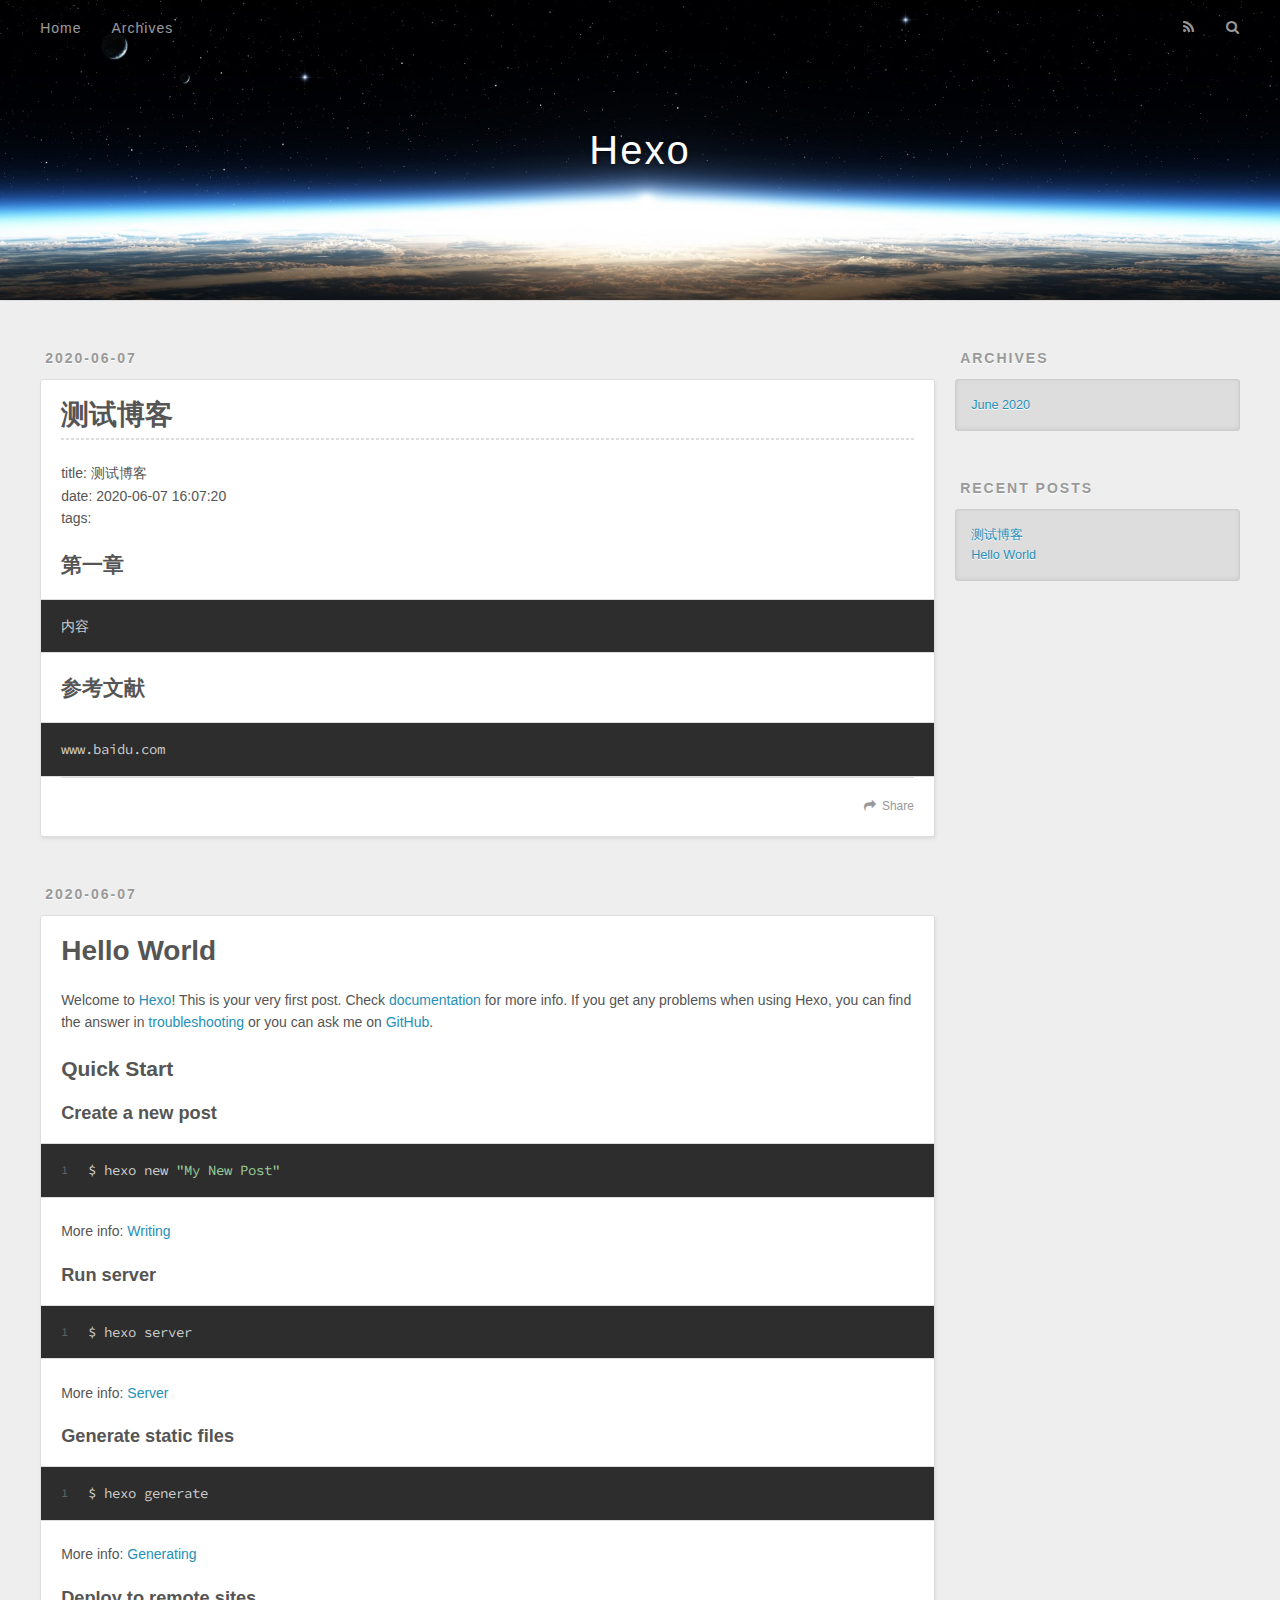
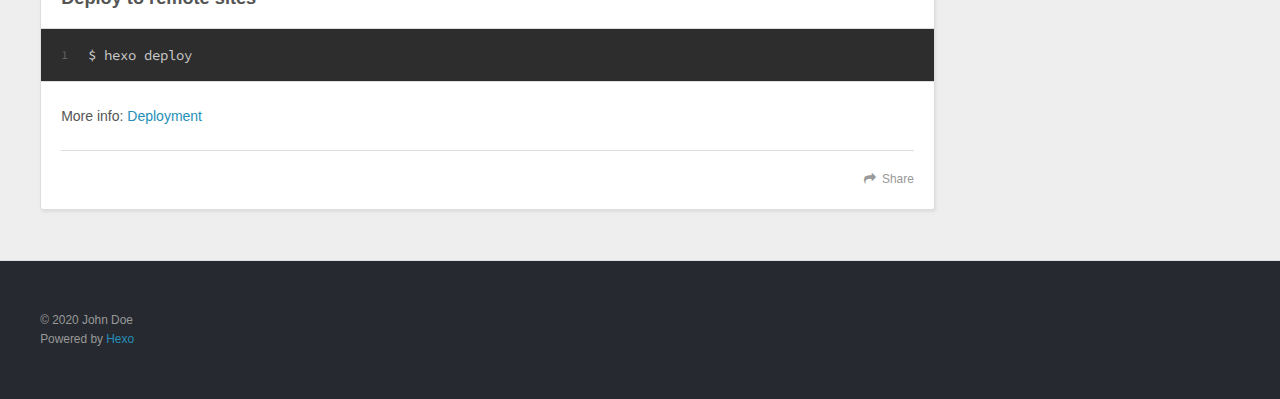
==== index.html @ f805ee51 "Site updated: 2020-06-07 16:25:17" ====
<!DOCTYPE html>
<html>
<head>
  <meta charset="utf-8">
  

  
  <title>Hexo</title>
  <meta name="viewport" content="width=device-width, initial-scale=1, maximum-scale=1">
  <meta property="og:type" content="website">
<meta property="og:title" content="Hexo">
<meta property="og:url" content="http://yoursite.com/index.html">
<meta property="og:site_name" content="Hexo">
<meta property="og:locale" content="en_US">
<meta property="article:author" content="John Doe">
<meta name="twitter:card" content="summary">
  
    <link rel="alternate" href="/atom.xml" title="Hexo" type="application/atom+xml">
  
  
    <link rel="icon" href="/favicon.png">
  
  
    <link href="//fonts.googleapis.com/css?family=Source+Code+Pro" rel="stylesheet" type="text/css">
  
  
<link rel="stylesheet" href="/css/style.css">

<meta name="generator" content="Hexo 4.2.1"></head>

<body>
  <div id="container">
    <div id="wrap">
      <header id="header">
  <div id="banner"></div>
  <div id="header-outer" class="outer">
    <div id="header-title" class="inner">
      <h1 id="logo-wrap">
        <a href="/" id="logo">Hexo</a>
      </h1>
      
    </div>
    <div id="header-inner" class="inner">
      <nav id="main-nav">
        <a id="main-nav-toggle" class="nav-icon"></a>
        
          <a class="main-nav-link" href="/">Home</a>
        
          <a class="main-nav-link" href="/archives">Archives</a>
        
      </nav>
      <nav id="sub-nav">
        
          <a id="nav-rss-link" class="nav-icon" href="/atom.xml" title="RSS Feed"></a>
        
        <a id="nav-search-btn" class="nav-icon" title="Search"></a>
      </nav>
      <div id="search-form-wrap">
        <form action="//google.com/search" method="get" accept-charset="UTF-8" class="search-form"><input type="search" name="q" class="search-form-input" placeholder="Search"><button type="submit" class="search-form-submit">&#xF002;</button><input type="hidden" name="sitesearch" value="http://yoursite.com"></form>
      </div>
    </div>
  </div>
</header>
      <div class="outer">
        <section id="main">
  
    <article id="post-测试博客" class="article article-type-post" itemscope itemprop="blogPost">
  <div class="article-meta">
    <a href="/2020/06/07/%E6%B5%8B%E8%AF%95%E5%8D%9A%E5%AE%A2/" class="article-date">
  <time datetime="2020-06-07T08:13:37.001Z" itemprop="datePublished">2020-06-07</time>
</a>
    
  </div>
  <div class="article-inner">
    
    
      <header class="article-header">
        
  
    <h1 itemprop="name">
      <a class="article-title" href="/2020/06/07/%E6%B5%8B%E8%AF%95%E5%8D%9A%E5%AE%A2/">测试博客</a>
    </h1>
  

      </header>
    
    <div class="article-entry" itemprop="articleBody">
      
        <hr>
<p>title: 测试博客<br>date: 2020-06-07 16:07:20<br>tags:</p>
<h2 id="第一章"><a href="#第一章" class="headerlink" title="第一章"></a>第一章</h2><pre><code>内容</code></pre><h2 id="参考文献"><a href="#参考文献" class="headerlink" title="参考文献"></a>参考文献</h2><pre><code>www.baidu.com</code></pre>
      
    </div>
    <footer class="article-footer">
      <a data-url="http://yoursite.com/2020/06/07/%E6%B5%8B%E8%AF%95%E5%8D%9A%E5%AE%A2/" data-id="ckb4siv5k0001icub3vdahmnp" class="article-share-link">Share</a>
      
      
    </footer>
  </div>
  
</article>


  
    <article id="post-hello-world" class="article article-type-post" itemscope itemprop="blogPost">
  <div class="article-meta">
    <a href="/2020/06/07/hello-world/" class="article-date">
  <time datetime="2020-06-07T07:58:55.785Z" itemprop="datePublished">2020-06-07</time>
</a>
    
  </div>
  <div class="article-inner">
    
    
      <header class="article-header">
        
  
    <h1 itemprop="name">
      <a class="article-title" href="/2020/06/07/hello-world/">Hello World</a>
    </h1>
  

      </header>
    
    <div class="article-entry" itemprop="articleBody">
      
        <p>Welcome to <a href="https://hexo.io/" target="_blank" rel="noopener">Hexo</a>! This is your very first post. Check <a href="https://hexo.io/docs/" target="_blank" rel="noopener">documentation</a> for more info. If you get any problems when using Hexo, you can find the answer in <a href="https://hexo.io/docs/troubleshooting.html" target="_blank" rel="noopener">troubleshooting</a> or you can ask me on <a href="https://github.com/hexojs/hexo/issues" target="_blank" rel="noopener">GitHub</a>.</p>
<h2 id="Quick-Start"><a href="#Quick-Start" class="headerlink" title="Quick Start"></a>Quick Start</h2><h3 id="Create-a-new-post"><a href="#Create-a-new-post" class="headerlink" title="Create a new post"></a>Create a new post</h3><figure class="highlight bash"><table><tr><td class="gutter"><pre><span class="line">1</span><br></pre></td><td class="code"><pre><span class="line">$ hexo new <span class="string">"My New Post"</span></span><br></pre></td></tr></table></figure>

<p>More info: <a href="https://hexo.io/docs/writing.html" target="_blank" rel="noopener">Writing</a></p>
<h3 id="Run-server"><a href="#Run-server" class="headerlink" title="Run server"></a>Run server</h3><figure class="highlight bash"><table><tr><td class="gutter"><pre><span class="line">1</span><br></pre></td><td class="code"><pre><span class="line">$ hexo server</span><br></pre></td></tr></table></figure>

<p>More info: <a href="https://hexo.io/docs/server.html" target="_blank" rel="noopener">Server</a></p>
<h3 id="Generate-static-files"><a href="#Generate-static-files" class="headerlink" title="Generate static files"></a>Generate static files</h3><figure class="highlight bash"><table><tr><td class="gutter"><pre><span class="line">1</span><br></pre></td><td class="code"><pre><span class="line">$ hexo generate</span><br></pre></td></tr></table></figure>

<p>More info: <a href="https://hexo.io/docs/generating.html" target="_blank" rel="noopener">Generating</a></p>
<h3 id="Deploy-to-remote-sites"><a href="#Deploy-to-remote-sites" class="headerlink" title="Deploy to remote sites"></a>Deploy to remote sites</h3><figure class="highlight bash"><table><tr><td class="gutter"><pre><span class="line">1</span><br></pre></td><td class="code"><pre><span class="line">$ hexo deploy</span><br></pre></td></tr></table></figure>

<p>More info: <a href="https://hexo.io/docs/one-command-deployment.html" target="_blank" rel="noopener">Deployment</a></p>

      
    </div>
    <footer class="article-footer">
      <a data-url="http://yoursite.com/2020/06/07/hello-world/" data-id="ckb4siv5g0000icubdabw4rhk" class="article-share-link">Share</a>
      
      
    </footer>
  </div>
  
</article>


  


</section>
        
          <aside id="sidebar">
  
    

  
    

  
    
  
    
  <div class="widget-wrap">
    <h3 class="widget-title">Archives</h3>
    <div class="widget">
      <ul class="archive-list"><li class="archive-list-item"><a class="archive-list-link" href="/archives/2020/06/">June 2020</a></li></ul>
    </div>
  </div>


  
    
  <div class="widget-wrap">
    <h3 class="widget-title">Recent Posts</h3>
    <div class="widget">
      <ul>
        
          <li>
            <a href="/2020/06/07/%E6%B5%8B%E8%AF%95%E5%8D%9A%E5%AE%A2/">测试博客</a>
          </li>
        
          <li>
            <a href="/2020/06/07/hello-world/">Hello World</a>
          </li>
        
      </ul>
    </div>
  </div>

  
</aside>
        
      </div>
      <footer id="footer">
  
  <div class="outer">
    <div id="footer-info" class="inner">
      &copy; 2020 John Doe<br>
      Powered by <a href="http://hexo.io/" target="_blank">Hexo</a>
    </div>
  </div>
</footer>
    </div>
    <nav id="mobile-nav">
  
    <a href="/" class="mobile-nav-link">Home</a>
  
    <a href="/archives" class="mobile-nav-link">Archives</a>
  
</nav>
    

<script src="//ajax.googleapis.com/ajax/libs/jquery/2.0.3/jquery.min.js"></script>


  
<link rel="stylesheet" href="/fancybox/jquery.fancybox.css">

  
<script src="/fancybox/jquery.fancybox.pack.js"></script>




<script src="/js/script.js"></script>




  </div>
</body>
</html>
---- css/style.css ----
body {
  width: 100%;
}
body:before,
body:after {
  content: "";
  display: table;
}
body:after {
  clear: both;
}
html,
body,
div,
span,
applet,
object,
iframe,
h1,
h2,
h3,
h4,
h5,
h6,
p,
blockquote,
pre,
a,
abbr,
acronym,
address,
big,
cite,
code,
del,
dfn,
em,
img,
ins,
kbd,
q,
s,
samp,
small,
strike,
strong,
sub,
sup,
tt,
var,
dl,
dt,
dd,
ol,
ul,
li,
fieldset,
form,
label,
legend,
table,
caption,
tbody,
tfoot,
thead,
tr,
th,
td {
  margin: 0;
  padding: 0;
  border: 0;
  outline: 0;
  font-weight: inherit;
  font-style: inherit;
  font-family: inherit;
  font-size: 100%;
  vertical-align: baseline;
}
body {
  line-height: 1;
  color: #000;
  background: #fff;
}
ol,
ul {
  list-style: none;
}
table {
  border-collapse: separate;
  border-spacing: 0;
  vertical-align: middle;
}
caption,
th,
td {
  text-align: left;
  font-weight: normal;
  vertical-align: middle;
}
a img {
  border: none;
}
input,
button {
  margin: 0;
  padding: 0;
}
input::-moz-focus-inner,
button::-moz-focus-inner {
  border: 0;
  padding: 0;
}
@font-face {
  font-family: FontAwesome;
  font-style: normal;
  font-weight: normal;
  src: url("fonts/fontawesome-webfont.eot?v=#4.0.3");
  src: url("fonts/fontawesome-webfont.eot?#iefix&v=#4.0.3") format("embedded-opentype"), url("fonts/fontawesome-webfont.woff?v=#4.0.3") format("woff"), url("fonts/fontawesome-webfont.ttf?v=#4.0.3") format("truetype"), url("fonts/fontawesome-webfont.svg#fontawesomeregular?v=#4.0.3") format("svg");
}
html,
body,
#container {
  height: 100%;
}
body {
  background: #eee;
  font: 14px -apple-system, BlinkMacSystemFont, "Segoe UI", "Roboto", "Oxygen", "Ubuntu", "Cantarell", "Fira Sans", "Droid Sans", "Helvetica Neue", sans-serif;
  -webkit-text-size-adjust: 100%;
}
.outer {
  max-width: 1220px;
  margin: 0 auto;
  padding: 0 20px;
}
.outer:before,
.outer:after {
  content: "";
  display: table;
}
.outer:after {
  clear: both;
}
.inner {
  display: inline;
  float: left;
  width: 98.33333333333333%;
  margin: 0 0.833333333333333%;
}
.left,
.alignleft {
  float: left;
}
.right,
.alignright {
  float: right;
}
.clear {
  clear: both;
}
#container {
  position: relative;
}
.mobile-nav-on {
  overflow: hidden;
}
#wrap {
  height: 100%;
  width: 100%;
  position: absolute;
  top: 0;
  left: 0;
  -webkit-transition: 0.2s ease-out;
  -moz-transition: 0.2s ease-out;
  -ms-transition: 0.2s ease-out;
  transition: 0.2s ease-out;
  z-index: 1;
  background: #eee;
}
.mobile-nav-on #wrap {
  left: 280px;
}
@media screen and (min-width: 768px) {
  #main {
    display: inline;
    float: left;
    width: 73.33333333333333%;
    margin: 0 0.833333333333333%;
  }
}
.article-date,
.article-category-link,
.archive-year,
.widget-title {
  text-decoration: none;
  text-transform: uppercase;
  letter-spacing: 2px;
  color: #999;
  margin-bottom: 1em;
  margin-left: 5px;
  line-height: 1em;
  text-shadow: 0 1px #fff;
  font-weight: bold;
}
.article-inner,
.archive-article-inner {
  background: #fff;
  -webkit-box-shadow: 1px 2px 3px #ddd;
  box-shadow: 1px 2px 3px #ddd;
  border: 1px solid #ddd;
  border-radius: 3px;
}
.article-entry h1,
.widget h1 {
  font-size: 2em;
}
.article-entry h2,
.widget h2 {
  font-size: 1.5em;
}
.article-entry h3,
.widget h3 {
  font-size: 1.3em;
}
.article-entry h4,
.widget h4 {
  font-size: 1.2em;
}
.article-entry h5,
.widget h5 {
  font-size: 1em;
}
.article-entry h6,
.widget h6 {
  font-size: 1em;
  color: #999;
}
.article-entry hr,
.widget hr {
  border: 1px dashed #ddd;
}
.article-entry strong,
.widget strong {
  font-weight: bold;
}
.article-entry em,
.widget em,
.article-entry cite,
.widget cite {
  font-style: italic;
}
.article-entry sup,
.widget sup,
.article-entry sub,
.widget sub {
  font-size: 0.75em;
  line-height: 0;
  position: relative;
  vertical-align: baseline;
}
.article-entry sup,
.widget sup {
  top: -0.5em;
}
.article-entry sub,
.widget sub {
  bottom: -0.2em;
}
.article-entry small,
.widget small {
  font-size: 0.85em;
}
.article-entry acronym,
.widget acronym,
.article-entry abbr,
.widget abbr {
  border-bottom: 1px dotted;
}
.article-entry ul,
.widget ul,
.article-entry ol,
.widget ol,
.article-entry dl,
.widget dl {
  margin: 0 20px;
  line-height: 1.6em;
}
.article-entry ul ul,
.widget ul ul,
.article-entry ol ul,
.widget ol ul,
.article-entry ul ol,
.widget ul ol,
.article-entry ol ol,
.widget ol ol {
  margin-top: 0;
  margin-bottom: 0;
}
.article-entry ul,
.widget ul {
  list-style: disc;
}
.article-entry ol,
.widget ol {
  list-style: decimal;
}
.article-entry dt,
.widget dt {
  font-weight: bold;
}
#header {
  height: 300px;
  position: relative;
  border-bottom: 1px solid #ddd;
}
#header:before,
#header:after {
  content: "";
  position: absolute;
  left: 0;
  right: 0;
  height: 40px;
}
#header:before {
  top: 0;
  background: -webkit-linear-gradient(rgba(0,0,0,0.2), transparent);
  background: -moz-linear-gradient(rgba(0,0,0,0.2), transparent);
  background: -ms-linear-gradient(rgba(0,0,0,0.2), transparent);
  background: linear-gradient(rgba(0,0,0,0.2), transparent);
}
#header:after {
  bottom: 0;
  background: -webkit-linear-gradient(transparent, rgba(0,0,0,0.2));
  background: -moz-linear-gradient(transparent, rgba(0,0,0,0.2));
  background: -ms-linear-gradient(transparent, rgba(0,0,0,0.2));
  background: linear-gradient(transparent, rgba(0,0,0,0.2));
}
#header-outer {
  height: 100%;
  position: relative;
}
#header-inner {
  position: relative;
  overflow: hidden;
}
#banner {
  position: absolute;
  top: 0;
  left: 0;
  width: 100%;
  height: 100%;
  background: url("images/banner.jpg") center #000;
  -webkit-background-size: cover;
  -moz-background-size: cover;
  background-size: cover;
  z-index: -1;
}
#header-title {
  text-align: center;
  height: 40px;
  position: absolute;
  top: 50%;
  left: 0;
  margin-top: -20px;
}
#logo,
#subtitle {
  text-decoration: none;
  color: #fff;
  font-weight: 300;
  text-shadow: 0 1px 4px rgba(0,0,0,0.3);
}
#logo {
  font-size: 40px;
  line-height: 40px;
  letter-spacing: 2px;
}
#subtitle {
  font-size: 16px;
  line-height: 16px;
  letter-spacing: 1px;
}
#subtitle-wrap {
  margin-top: 16px;
}
#main-nav {
  float: left;
  margin-left: -15px;
}
.nav-icon,
.main-nav-link {
  float: left;
  color: #fff;
  opacity: 0.6;
  text-decoration: none;
  text-shadow: 0 1px rgba(0,0,0,0.2);
  -webkit-transition: opacity 0.2s;
  -moz-transition: opacity 0.2s;
  -ms-transition: opacity 0.2s;
  transition: opacity 0.2s;
  display: block;
  padding: 20px 15px;
}
.nav-icon:hover,
.main-nav-link:hover {
  opacity: 1;
}
.nav-icon {
  font-family: FontAwesome;
  text-align: center;
  font-size: 14px;
  width: 14px;
  height: 14px;
  padding: 20px 15px;
  position: relative;
  cursor: pointer;
}
.main-nav-link {
  font-weight: 300;
  letter-spacing: 1px;
}
@media screen and (max-width: 479px) {
  .main-nav-link {
    display: none;
  }
}
#main-nav-toggle {
  display: none;
}
#main-nav-toggle:before {
  content: "\f0c9";
}
@media screen and (max-width: 479px) {
  #main-nav-toggle {
    display: block;
  }
}
#sub-nav {
  float: right;
  margin-right: -15px;
}
#nav-rss-link:before {
  content: "\f09e";
}
#nav-search-btn:before {
  content: "\f002";
}
#search-form-wrap {
  position: absolute;
  top: 15px;
  width: 150px;
  height: 30px;
  right: -150px;
  opacity: 0;
  -webkit-transition: 0.2s ease-out;
  -moz-transition: 0.2s ease-out;
  -ms-transition: 0.2s ease-out;
  transition: 0.2s ease-out;
}
#search-form-wrap.on {
  opacity: 1;
  right: 0;
}
@media screen and (max-width: 479px) {
  #search-form-wrap {
    width: 100%;
    right: -100%;
  }
}
.search-form {
  position: absolute;
  top: 0;
  left: 0;
  right: 0;
  background: #fff;
  padding: 5px 15px;
  border-radius: 15px;
  -webkit-box-shadow: 0 0 10px rgba(0,0,0,0.3);
  box-shadow: 0 0 10px rgba(0,0,0,0.3);
}
.search-form-input {
  border: none;
  background: none;
  color: #555;
  width: 100%;
  font: 13px -apple-system, BlinkMacSystemFont, "Segoe UI", "Roboto", "Oxygen", "Ubuntu", "Cantarell", "Fira Sans", "Droid Sans", "Helvetica Neue", sans-serif;
  outline: none;
}
.search-form-input::-webkit-search-results-decoration,
.search-form-input::-webkit-search-cancel-button {
  -webkit-appearance: none;
}
.search-form-submit {
  position: absolute;
  top: 50%;
  right: 10px;
  margin-top: -7px;
  font: 13px FontAwesome;
  border: none;
  background: none;
  color: #bbb;
  cursor: pointer;
}
.search-form-submit:hover,
.search-form-submit:focus {
  color: #777;
}
.article {
  margin: 50px 0;
}
.article-inner {
  overflow: hidden;
}
.article-meta:before,
.article-meta:after {
  content: "";
  display: table;
}
.article-meta:after {
  clear: both;
}
.article-date {
  float: left;
}
.article-category {
  float: left;
  line-height: 1em;
  color: #ccc;
  text-shadow: 0 1px #fff;
  margin-left: 8px;
}
.article-category:before {
  content: "\2022";
}
.article-category-link {
  margin: 0 12px 1em;
}
.article-header {
  padding: 20px 20px 0;
}
.article-title {
  text-decoration: none;
  font-size: 2em;
  font-weight: bold;
  color: #555;
  line-height: 1.1em;
  -webkit-transition: color 0.2s;
  -moz-transition: color 0.2s;
  -ms-transition: color 0.2s;
  transition: color 0.2s;
}
a.article-title:hover {
  color: #258fb8;
}
.article-entry {
  color: #555;
  padding: 0 20px;
}
.article-entry:before,
.article-entry:after {
  content: "";
  display: table;
}
.article-entry:after {
  clear: both;
}
.article-entry p,
.article-entry table {
  line-height: 1.6em;
  margin: 1.6em 0;
}
.article-entry h1,
.article-entry h2,
.article-entry h3,
.article-entry h4,
.article-entry h5,
.article-entry h6 {
  font-weight: bold;
}
.article-entry h1,
.article-entry h2,
.article-entry h3,
.article-entry h4,
.article-entry h5,
.article-entry h6 {
  line-height: 1.1em;
  margin: 1.1em 0;
}
.article-entry a {
  color: #258fb8;
  text-decoration: none;
}
.article-entry a:hover {
  text-decoration: underline;
}
.article-entry ul,
.article-entry ol,
.article-entry dl {
  margin-top: 1.6em;
  margin-bottom: 1.6em;
}
.article-entry img,
.article-entry video {
  max-width: 100%;
  height: auto;
  display: block;
  margin: auto;
}
.article-entry iframe {
  border: none;
}
.article-entry table {
  width: 100%;
  border-collapse: collapse;
  border-spacing: 0;
}
.article-entry th {
  font-weight: bold;
  border-bottom: 3px solid #ddd;
  padding-bottom: 0.5em;
}
.article-entry td {
  border-bottom: 1px solid #ddd;
  padding: 10px 0;
}
.article-entry blockquote {
  font-family: Georgia, "Times New Roman", serif;
  font-size: 1.4em;
  margin: 1.6em 20px;
  text-align: center;
}
.article-entry blockquote footer {
  font-size: 14px;
  margin: 1.6em 0;
  font-family: -apple-system, BlinkMacSystemFont, "Segoe UI", "Roboto", "Oxygen", "Ubuntu", "Cantarell", "Fira Sans", "Droid Sans", "Helvetica Neue", sans-serif;
}
.article-entry blockquote footer cite:before {
  content: "—";
  padding: 0 0.5em;
}
.article-entry .pullquote {
  text-align: left;
  width: 45%;
  margin: 0;
}
.article-entry .pullquote.left {
  margin-left: 0.5em;
  margin-right: 1em;
}
.article-entry .pullquote.right {
  margin-right: 0.5em;
  margin-left: 1em;
}
.article-entry .caption {
  color: #999;
  display: block;
  font-size: 0.9em;
  margin-top: 0.5em;
  position: relative;
  text-align: center;
}
.article-entry .video-container {
  position: relative;
  padding-top: 56.25%;
  height: 0;
  overflow: hidden;
}
.article-entry .video-container iframe,
.article-entry .video-container object,
.article-entry .video-container embed {
  position: absolute;
  top: 0;
  left: 0;
  width: 100%;
  height: 100%;
  margin-top: 0;
}
.article-more-link a {
  display: inline-block;
  line-height: 1em;
  padding: 6px 15px;
  border-radius: 15px;
  background: #eee;
  color: #999;
  text-shadow: 0 1px #fff;
  text-decoration: none;
}
.article-more-link a:hover {
  background: #258fb8;
  color: #fff;
  text-decoration: none;
  text-shadow: 0 1px #1e7293;
}
.article-footer {
  font-size: 0.85em;
  line-height: 1.6em;
  border-top: 1px solid #ddd;
  padding-top: 1.6em;
  margin: 0 20px 20px;
}
.article-footer:before,
.article-footer:after {
  content: "";
  display: table;
}
.article-footer:after {
  clear: both;
}
.article-footer a {
  color: #999;
  text-decoration: none;
}
.article-footer a:hover {
  color: #555;
}
.article-tag-list-item {
  float: left;
  margin-right: 10px;
}
.article-tag-list-link:before {
  content: "#";
}
.article-comment-link {
  float: right;
}
.article-comment-link:before {
  content: "\f075";
  font-family: FontAwesome;
  padding-right: 8px;
}
.article-share-link {
  cursor: pointer;
  float: right;
  margin-left: 20px;
}
.article-share-link:before {
  content: "\f064";
  font-family: FontAwesome;
  padding-right: 6px;
}
#article-nav {
  position: relative;
}
#article-nav:before,
#article-nav:after {
  content: "";
  display: table;
}
#article-nav:after {
  clear: both;
}
@media screen and (min-width: 768px) {
  #article-nav {
    margin: 50px 0;
  }
  #article-nav:before {
    width: 8px;
    height: 8px;
    position: absolute;
    top: 50%;
    left: 50%;
    margin-top: -4px;
    margin-left: -4px;
    content: "";
    border-radius: 50%;
    background: #ddd;
    -webkit-box-shadow: 0 1px 2px #fff;
    box-shadow: 0 1px 2px #fff;
  }
}
.article-nav-link-wrap {
  text-decoration: none;
  text-shadow: 0 1px #fff;
  color: #999;
  -webkit-box-sizing: border-box;
  -moz-box-sizing: border-box;
  box-sizing: border-box;
  margin-top: 50px;
  text-align: center;
  display: block;
}
.article-nav-link-wrap:hover {
  color: #555;
}
@media screen and (min-width: 768px) {
  .article-nav-link-wrap {
    width: 50%;
    margin-top: 0;
  }
}
@media screen and (min-width: 768px) {
  #article-nav-newer {
    float: left;
    text-align: right;
    padding-right: 20px;
  }
}
@media screen and (min-width: 768px) {
  #article-nav-older {
    float: right;
    text-align: left;
    padding-left: 20px;
  }
}
.article-nav-caption {
  text-transform: uppercase;
  letter-spacing: 2px;
  color: #ddd;
  line-height: 1em;
  font-weight: bold;
}
#article-nav-newer .article-nav-caption {
  margin-right: -2px;
}
.article-nav-title {
  font-size: 0.85em;
  line-height: 1.6em;
  margin-top: 0.5em;
}
.article-share-box {
  position: absolute;
  display: none;
  background: #fff;
  -webkit-box-shadow: 1px 2px 10px rgba(0,0,0,0.2);
  box-shadow: 1px 2px 10px rgba(0,0,0,0.2);
  border-radius: 3px;
  margin-left: -145px;
  overflow: hidden;
  z-index: 1;
}
.article-share-box.on {
  display: block;
}
.article-share-input {
  width: 100%;
  background: none;
  -webkit-box-sizing: border-box;
  -moz-box-sizing: border-box;
  box-sizing: border-box;
  font: 14px -apple-system, BlinkMacSystemFont, "Segoe UI", "Roboto", "Oxygen", "Ubuntu", "Cantarell", "Fira Sans", "Droid Sans", "Helvetica Neue", sans-serif;
  padding: 0 15px;
  color: #555;
  outline: none;
  border: 1px solid #ddd;
  border-radius: 3px 3px 0 0;
  height: 36px;
  line-height: 36px;
}
.article-share-links {
  background: #eee;
}
.article-share-links:before,
.article-share-links:after {
  content: "";
  display: table;
}
.article-share-links:after {
  clear: both;
}
.article-share-twitter,
.article-share-facebook,
.article-share-pinterest,
.article-share-google {
  width: 50px;
  height: 36px;
  display: block;
  float: left;
  position: relative;
  color: #999;
  text-shadow: 0 1px #fff;
}
.article-share-twitter:before,
.article-share-facebook:before,
.article-share-pinterest:before,
.article-share-google:before {
  font-size: 20px;
  font-family: FontAwesome;
  width: 20px;
  height: 20px;
  position: absolute;
  top: 50%;
  left: 50%;
  margin-top: -10px;
  margin-left: -10px;
  text-align: center;
}
.article-share-twitter:hover,
.article-share-facebook:hover,
.article-share-pinterest:hover,
.article-share-google:hover {
  color: #fff;
}
.article-share-twitter:before {
  content: "\f099";
}
.article-share-twitter:hover {
  background: #00aced;
  text-shadow: 0 1px #008abe;
}
.article-share-facebook:before {
  content: "\f09a";
}
.article-share-facebook:hover {
  background: #3b5998;
  text-shadow: 0 1px #2f477a;
}
.article-share-pinterest:before {
  content: "\f0d2";
}
.article-share-pinterest:hover {
  background: #cb2027;
  text-shadow: 0 1px #a21a1f;
}
.article-share-google:before {
  content: "\f0d5";
}
.article-share-google:hover {
  background: #dd4b39;
  text-shadow: 0 1px #be3221;
}
.article-gallery {
  background: #000;
  position: relative;
}
.article-gallery-photos {
  position: relative;
  overflow: hidden;
}
.article-gallery-img {
  display: none;
  max-width: 100%;
}
.article-gallery-img:first-child {
  display: block;
}
.article-gallery-img.loaded {
  position: absolute;
  display: block;
}
.article-gallery-img img {
  display: block;
  max-width: 100%;
  margin: 0 auto;
}
#comments {
  background: #fff;
  -webkit-box-shadow: 1px 2px 3px #ddd;
  box-shadow: 1px 2px 3px #ddd;
  padding: 20px;
  border: 1px solid #ddd;
  border-radius: 3px;
  margin: 50px 0;
}
#comments a {
  color: #258fb8;
}
.archives-wrap {
  margin: 50px 0;
}
.archives:before,
.archives:after {
  content: "";
  display: table;
}
.archives:after {
  clear: both;
}
.archive-year-wrap {
  margin-bottom: 1em;
}
.archives {
  -webkit-column-gap: 10px;
  -moz-column-gap: 10px;
  column-gap: 10px;
}
@media screen and (min-width: 480px) and (max-width: 767px) {
  .archives {
    -webkit-column-count: 2;
    -moz-column-count: 2;
    column-count: 2;
  }
}
@media screen and (min-width: 768px) {
  .archives {
    -webkit-column-count: 3;
    -moz-column-count: 3;
    column-count: 3;
  }
}
.archive-article {
  -webkit-column-break-inside: avoid;
  page-break-inside: avoid;
  overflow: hidden;
  break-inside: avoid-column;
}
.archive-article-inner {
  padding: 10px;
  margin-bottom: 15px;
}
.archive-article-title {
  text-decoration: none;
  font-weight: bold;
  color: #555;
  -webkit-transition: color 0.2s;
  -moz-transition: color 0.2s;
  -ms-transition: color 0.2s;
  transition: color 0.2s;
  line-height: 1.6em;
}
.archive-article-title:hover {
  color: #258fb8;
}
.archive-article-footer {
  margin-top: 1em;
}
.archive-article-date {
  color: #999;
  text-decoration: none;
  font-size: 0.85em;
  line-height: 1em;
  margin-bottom: 0.5em;
  display: block;
}
#page-nav {
  margin: 50px auto;
  background: #fff;
  -webkit-box-shadow: 1px 2px 3px #ddd;
  box-shadow: 1px 2px 3px #ddd;
  border: 1px solid #ddd;
  border-radius: 3px;
  text-align: center;
  color: #999;
  overflow: hidden;
}
#page-nav:before,
#page-nav:after {
  content: "";
  display: table;
}
#page-nav:after {
  clear: both;
}
#page-nav a,
#page-nav span {
  padding: 10px 20px;
  line-height: 1;
  height: 2ex;
}
#page-nav a {
  color: #999;
  text-decoration: none;
}
#page-nav a:hover {
  background: #999;
  color: #fff;
}
#page-nav .prev {
  float: left;
}
#page-nav .next {
  float: right;
}
#page-nav .page-number {
  display: inline-block;
}
@media screen and (max-width: 479px) {
  #page-nav .page-number {
    display: none;
  }
}
#page-nav .current {
  color: #555;
  font-weight: bold;
}
#page-nav .space {
  color: #ddd;
}
#footer {
  background: #262a30;
  padding: 50px 0;
  border-top: 1px solid #ddd;
  color: #999;
}
#footer a {
  color: #258fb8;
  text-decoration: none;
}
#footer a:hover {
  text-decoration: underline;
}
#footer-info {
  line-height: 1.6em;
  font-size: 0.85em;
}
.article-entry pre,
.article-entry .highlight {
  background: #2d2d2d;
  margin: 0 -20px;
  padding: 15px 20px;
  border-style: solid;
  border-color: #ddd;
  border-width: 1px 0;
  overflow: auto;
  color: #ccc;
  line-height: 22.400000000000002px;
}
.article-entry .highlight .gutter pre,
.article-entry .gist .gist-file .gist-data .line-numbers {
  color: #666;
  font-size: 0.85em;
}
.article-entry pre,
.article-entry code {
  font-family: "Source Code Pro", Consolas, Monaco, Menlo, Consolas, monospace;
}
.article-entry code {
  background: #eee;
  text-shadow: 0 1px #fff;
  padding: 0 0.3em;
}
.article-entry pre code {
  background: none;
  text-shadow: none;
  padding: 0;
}
.article-entry .highlight pre {
  border: none;
  margin: 0;
  padding: 0;
}
.article-entry .highlight table {
  margin: 0;
  width: auto;
}
.article-entry .highlight td {
  border: none;
  padding: 0;
}
.article-entry .highlight figcaption {
  font-size: 0.85em;
  color: #999;
  line-height: 1em;
  margin-bottom: 1em;
}
.article-entry .highlight figcaption:before,
.article-entry .highlight figcaption:after {
  content: "";
  display: table;
}
.article-entry .highlight figcaption:after {
  clear: both;
}
.article-entry .highlight figcaption a {
  float: right;
}
.article-entry .highlight .gutter pre {
  text-align: right;
  padding-right: 20px;
}
.article-entry .highlight .line {
  height: 22.400000000000002px;
}
.article-entry .highlight .line.marked {
  background: #515151;
}
.article-entry .gist {
  margin: 0 -20px;
  border-style: solid;
  border-color: #ddd;
  border-width: 1px 0;
  background: #2d2d2d;
  padding: 15px 20px 15px 0;
}
.article-entry .gist .gist-file {
  border: none;
  font-family: "Source Code Pro", Consolas, Monaco, Menlo, Consolas, monospace;
  margin: 0;
}
.article-entry .gist .gist-file .gist-data {
  background: none;
  border: none;
}
.article-entry .gist .gist-file .gist-data .line-numbers {
  background: none;
  border: none;
  padding: 0 20px 0 0;
}
.article-entry .gist .gist-file .gist-data .line-data {
  padding: 0 !important;
}
.article-entry .gist .gist-file .highlight {
  margin: 0;
  padding: 0;
  border: none;
}
.article-entry .gist .gist-file .gist-meta {
  background: #2d2d2d;
  color: #999;
  font: 0.85em -apple-system, BlinkMacSystemFont, "Segoe UI", "Roboto", "Oxygen", "Ubuntu", "Cantarell", "Fira Sans", "Droid Sans", "Helvetica Neue", sans-serif;
  text-shadow: 0 0;
  padding: 0;
  margin-top: 1em;
  margin-left: 20px;
}
.article-entry .gist .gist-file .gist-meta a {
  color: #258fb8;
  font-weight: normal;
}
.article-entry .gist .gist-file .gist-meta a:hover {
  text-decoration: underline;
}
pre .comment,
pre .title {
  color: #999;
}
pre .variable,
pre .attribute,
pre .tag,
pre .regexp,
pre .ruby .constant,
pre .xml .tag .title,
pre .xml .pi,
pre .xml .doctype,
pre .html .doctype,
pre .css .id,
pre .css .class,
pre .css .pseudo {
  color: #f2777a;
}
pre .number,
pre .preprocessor,
pre .built_in,
pre .literal,
pre .params,
pre .constant {
  color: #f99157;
}
pre .class,
pre .ruby .class .title,
pre .css .rules .attribute {
  color: #9c9;
}
pre .string,
pre .value,
pre .inheritance,
pre .header,
pre .ruby .symbol,
pre .xml .cdata {
  color: #9c9;
}
pre .css .hexcolor {
  color: #6cc;
}
pre .function,
pre .python .decorator,
pre .python .title,
pre .ruby .function .title,
pre .ruby .title .keyword,
pre .perl .sub,
pre .javascript .title,
pre .coffeescript .title {
  color: #69c;
}
pre .keyword,
pre .javascript .function {
  color: #c9c;
}
@media screen and (max-width: 479px) {
  #mobile-nav {
    position: absolute;
    top: 0;
    left: 0;
    width: 280px;
    height: 100%;
    background: #191919;
    border-right: 1px solid #fff;
  }
}
@media screen and (max-width: 479px) {
  .mobile-nav-link {
    display: block;
    color: #999;
    text-decoration: none;
    padding: 15px 20px;
    font-weight: bold;
  }
  .mobile-nav-link:hover {
    color: #fff;
  }
}
@media screen and (min-width: 768px) {
  #sidebar {
    display: inline;
    float: left;
    width: 23.333333333333332%;
    margin: 0 0.833333333333333%;
  }
}
.widget-wrap {
  margin: 50px 0;
}
.widget {
  color: #777;
  text-shadow: 0 1px #fff;
  background: #ddd;
  -webkit-box-shadow: 0 -1px 4px #ccc inset;
  box-shadow: 0 -1px 4px #ccc inset;
  border: 1px solid #ccc;
  padding: 15px;
  border-radius: 3px;
}
.widget a {
  color: #258fb8;
  text-decoration: none;
}
.widget a:hover {
  text-decoration: underline;
}
.widget ul ul,
.widget ol ul,
.widget dl ul,
.widget ul ol,
.widget ol ol,
.widget dl ol,
.widget ul dl,
.widget ol dl,
.widget dl dl {
  margin-left: 15px;
  list-style: disc;
}
.widget {
  line-height: 1.6em;
  word-wrap: break-word;
  font-size: 0.9em;
}
.widget ul,
.widget ol {
  list-style: none;
  margin: 0;
}
.widget ul ul,
.widget ol ul,
.widget ul ol,
.widget ol ol {
  margin: 0 20px;
}
.widget ul ul,
.widget ol ul {
  list-style: disc;
}
.widget ul ol,
.widget ol ol {
  list-style: decimal;
}
.category-list-count,
.tag-list-count,
.archive-list-count {
  padding-left: 5px;
  color: #999;
  font-size: 0.85em;
}
.category-list-count:before,
.tag-list-count:before,
.archive-list-count:before {
  content: "(";
}
.category-list-count:after,
.tag-list-count:after,
.archive-list-count:after {
  content: ")";
}
.tagcloud a {
  margin-right: 5px;
  display: inline-block;
}
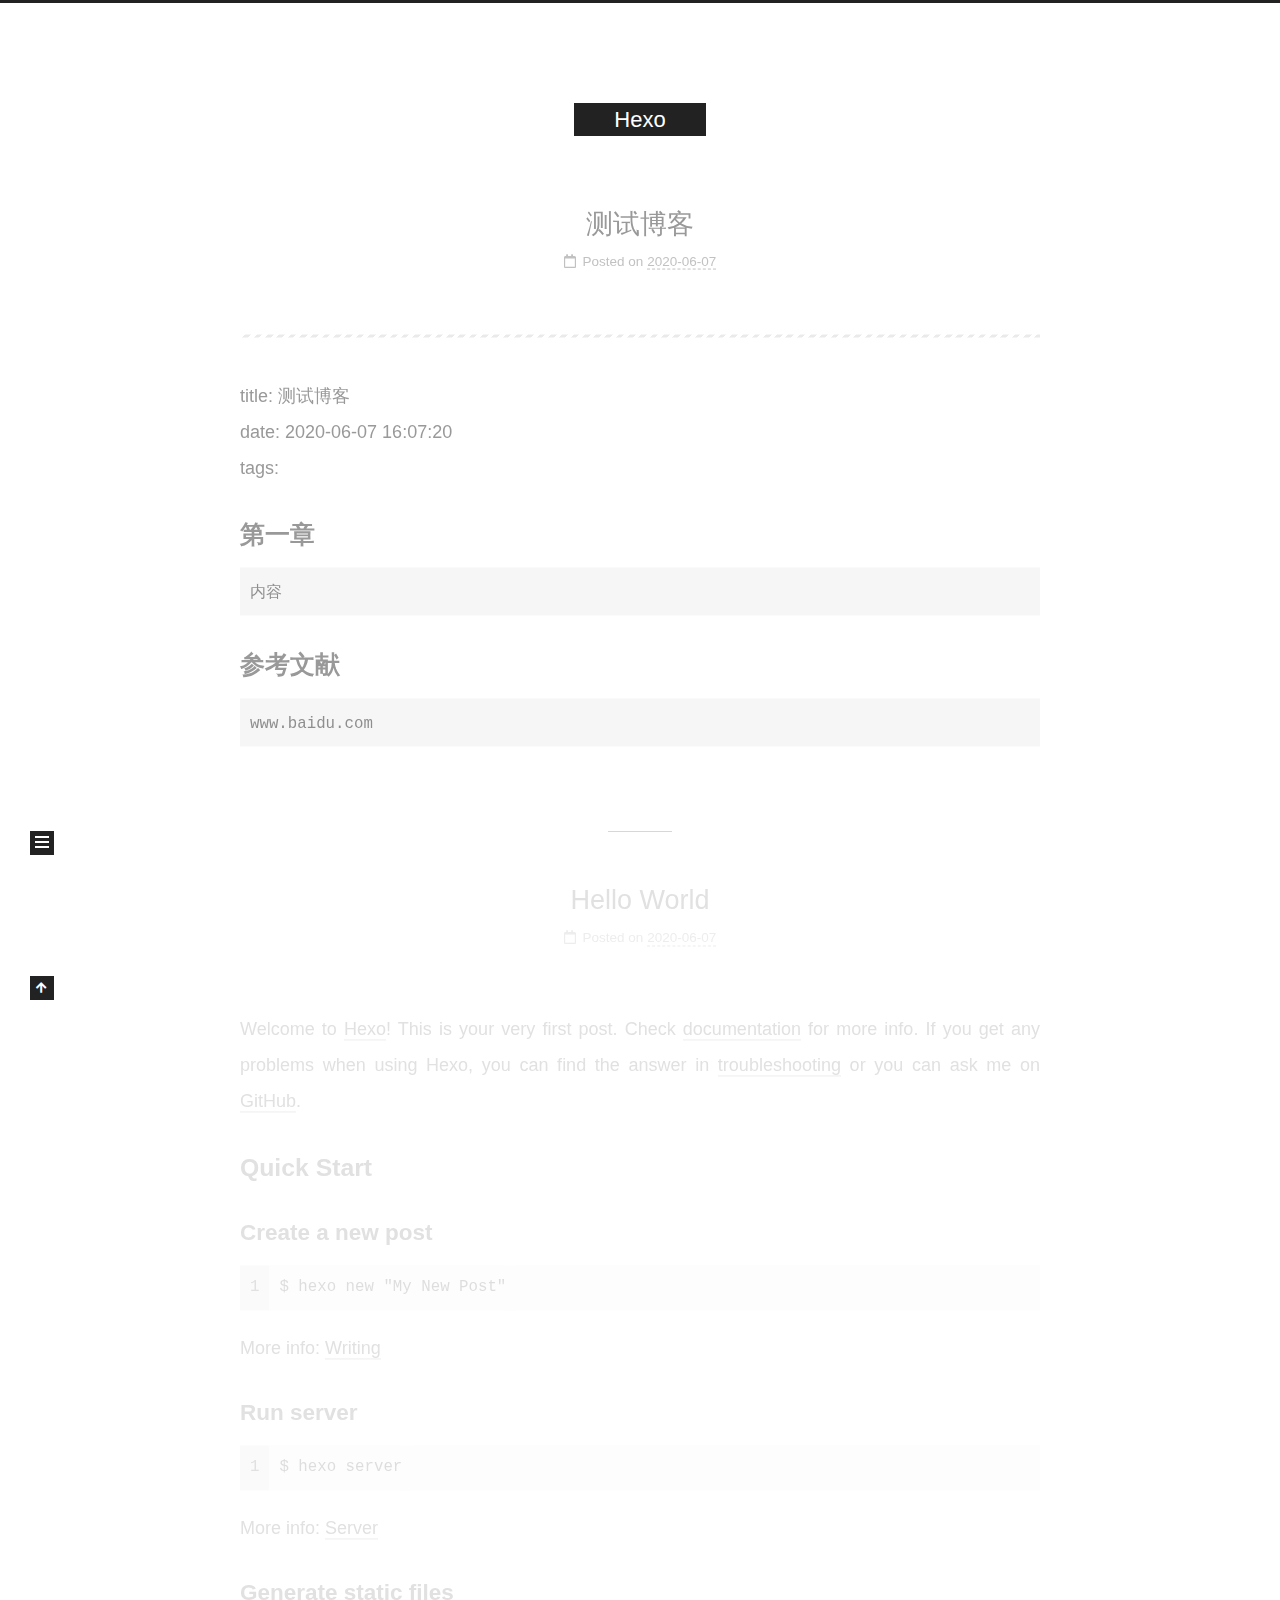
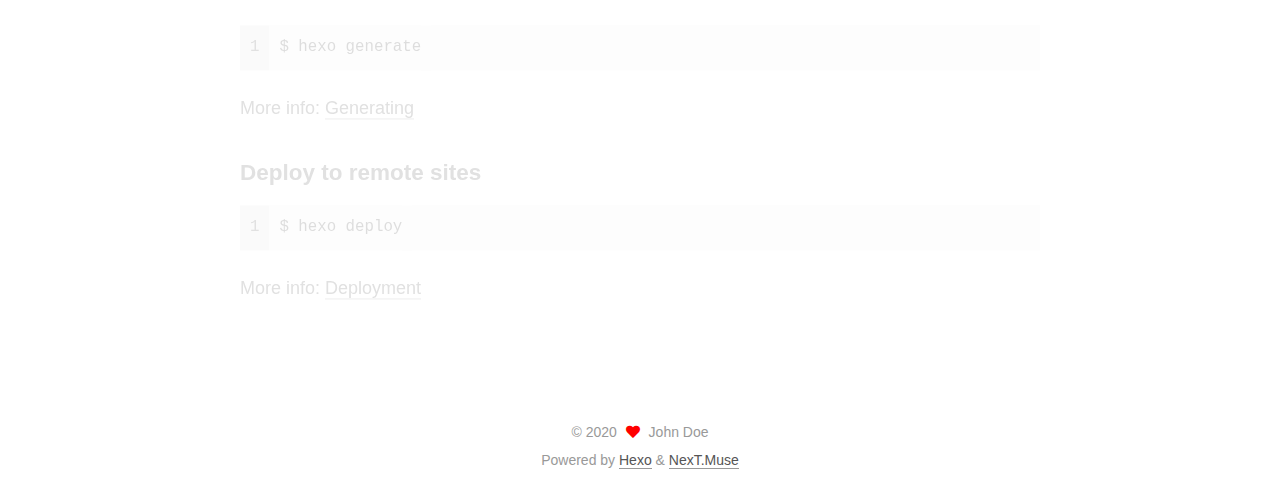
==== commit b14d5416: "Site updated: 2020-06-07 18:40:37" ====
--- a/index.html
+++ b/index.html
@@ -1,12 +1,25 @@
 <!DOCTYPE html>
-<html>
+<html lang="en">
 <head>
-  <meta charset="utf-8">
-  
-
-  
-  <title>Hexo</title>
-  <meta name="viewport" content="width=device-width, initial-scale=1, maximum-scale=1">
+  <meta charset="UTF-8">
+<meta name="viewport" content="width=device-width, initial-scale=1, maximum-scale=2">
+<meta name="theme-color" content="#222">
+<meta name="generator" content="Hexo 4.2.1">
+  <link rel="apple-touch-icon" sizes="180x180" href="/images/apple-touch-icon-next.png">
+  <link rel="icon" type="image/png" sizes="32x32" href="/images/favicon-32x32-next.png">
+  <link rel="icon" type="image/png" sizes="16x16" href="/images/favicon-16x16-next.png">
+  <link rel="mask-icon" href="/images/logo.svg" color="#222">
+
+<link rel="stylesheet" href="/css/main.css">
+
+
+<link rel="stylesheet" href="/lib/font-awesome/css/all.min.css">
+
+<script id="hexo-configurations">
+    var NexT = window.NexT || {};
+    var CONFIG = {"hostname":"yoursite.com","root":"/","scheme":"Muse","version":"8.0.0-rc.3","exturl":false,"sidebar":{"position":"left","display":"post","padding":18,"offset":12,"onmobile":false},"copycode":{"enable":false,"show_result":false,"style":null},"back2top":{"enable":true,"sidebar":false,"scrollpercent":false},"bookmark":{"enable":false,"color":"#222","save":"auto"},"fancybox":false,"mediumzoom":false,"lazyload":false,"pangu":false,"comments":{"style":"tabs","active":null,"storage":true,"lazyload":false,"nav":null},"algolia":{"hits":{"per_page":10},"labels":{"input_placeholder":"Search for Posts","hits_empty":"We didn't find any results for the search: ${query}","hits_stats":"${hits} results found in ${time} ms"}},"localsearch":{"enable":false,"trigger":"auto","top_n_per_article":1,"unescape":false,"preload":false},"motion":{"enable":true,"async":false,"transition":{"post_block":"fadeIn","post_header":"slideDownIn","post_body":"slideDownIn","coll_header":"slideLeftIn","sidebar":"slideUpIn"}}};
+  </script>
+
   <meta property="og:type" content="website">
 <meta property="og:title" content="Hexo">
 <meta property="og:url" content="http://yoursite.com/index.html">
@@ -14,117 +27,204 @@
 <meta property="og:locale" content="en_US">
 <meta property="article:author" content="John Doe">
 <meta name="twitter:card" content="summary">
-  
-    <link rel="alternate" href="/atom.xml" title="Hexo" type="application/atom+xml">
-  
-  
-    <link rel="icon" href="/favicon.png">
-  
-  
-    <link href="//fonts.googleapis.com/css?family=Source+Code+Pro" rel="stylesheet" type="text/css">
-  
-  
-<link rel="stylesheet" href="/css/style.css">
-
-<meta name="generator" content="Hexo 4.2.1"></head>
-
-<body>
-  <div id="container">
-    <div id="wrap">
-      <header id="header">
-  <div id="banner"></div>
-  <div id="header-outer" class="outer">
-    <div id="header-title" class="inner">
-      <h1 id="logo-wrap">
-        <a href="/" id="logo">Hexo</a>
-      </h1>
-      
+
+<link rel="canonical" href="http://yoursite.com/">
+
+
+<script id="page-configurations">
+  // https://hexo.io/docs/variables.html
+  CONFIG.page = {
+    sidebar: "",
+    isHome : true,
+    isPost : false,
+    lang   : 'en'
+  };
+</script>
+
+  <title>Hexo</title>
+  
+
+
+
+
+
+
+  <noscript>
+  <style>
+  .use-motion .brand,
+  .use-motion .menu-item,
+  .sidebar-inner,
+  .use-motion .post-block,
+  .use-motion .pagination,
+  .use-motion .comments,
+  .use-motion .post-header,
+  .use-motion .post-body,
+  .use-motion .collection-header { opacity: initial; }
+
+  .use-motion .site-title,
+  .use-motion .site-subtitle {
+    opacity: initial;
+    top: initial;
+  }
+
+  .use-motion .logo-line-before i { left: initial; }
+  .use-motion .logo-line-after i { right: initial; }
+  </style>
+</noscript>
+
+</head>
+
+<body itemscope itemtype="http://schema.org/WebPage">
+  <div class="container use-motion">
+    <div class="headband"></div>
+
+    <header class="header" itemscope itemtype="http://schema.org/WPHeader">
+      <div class="header-inner"><div class="site-brand-container">
+  <div class="site-nav-toggle">
+    <div class="toggle" aria-label="Toggle navigation bar">
     </div>
-    <div id="header-inner" class="inner">
-      <nav id="main-nav">
-        <a id="main-nav-toggle" class="nav-icon"></a>
-        
-          <a class="main-nav-link" href="/">Home</a>
-        
-          <a class="main-nav-link" href="/archives">Archives</a>
-        
-      </nav>
-      <nav id="sub-nav">
-        
-          <a id="nav-rss-link" class="nav-icon" href="/atom.xml" title="RSS Feed"></a>
-        
-        <a id="nav-search-btn" class="nav-icon" title="Search"></a>
-      </nav>
-      <div id="search-form-wrap">
-        <form action="//google.com/search" method="get" accept-charset="UTF-8" class="search-form"><input type="search" name="q" class="search-form-input" placeholder="Search"><button type="submit" class="search-form-submit">&#xF002;</button><input type="hidden" name="sitesearch" value="http://yoursite.com"></form>
-      </div>
+  </div>
+
+  <div class="site-meta">
+
+    <a href="/" class="brand" rel="start">
+      <span class="logo-line-before"><i></i></span>
+      <h1 class="site-title">Hexo</h1>
+      <span class="logo-line-after"><i></i></span>
+    </a>
+  </div>
+
+  <div class="site-nav-right">
+    <div class="toggle popup-trigger">
     </div>
   </div>
-</header>
-      <div class="outer">
-        <section id="main">
-  
-    <article id="post-测试博客" class="article article-type-post" itemscope itemprop="blogPost">
-  <div class="article-meta">
-    <a href="/2020/06/07/%E6%B5%8B%E8%AF%95%E5%8D%9A%E5%AE%A2/" class="article-date">
-  <time datetime="2020-06-07T08:13:37.001Z" itemprop="datePublished">2020-06-07</time>
-</a>
-    
-  </div>
-  <div class="article-inner">
-    
-    
-      <header class="article-header">
-        
-  
-    <h1 itemprop="name">
-      <a class="article-title" href="/2020/06/07/%E6%B5%8B%E8%AF%95%E5%8D%9A%E5%AE%A2/">测试博客</a>
-    </h1>
-  
-
+</div>
+
+
+
+
+
+
+
+</div>
+    </header>
+
+    
+  <div class="back-to-top">
+    <i class="fa fa-arrow-up"></i>
+    <span>0%</span>
+  </div>
+
+
+    <main class="main">
+      <div class="main-inner">
+        <div class="content-wrap">
+          
+
+          <div class="content index posts-expand">
+            
+      
+  
+  
+  <article itemscope itemtype="http://schema.org/Article" class="post-block" lang="en">
+    <link itemprop="mainEntityOfPage" href="http://yoursite.com/2020/06/07/%E6%B5%8B%E8%AF%95%E5%8D%9A%E5%AE%A2/">
+
+    <span hidden itemprop="author" itemscope itemtype="http://schema.org/Person">
+      <meta itemprop="image" content="/images/avatar.gif">
+      <meta itemprop="name" content="John Doe">
+      <meta itemprop="description" content="">
+    </span>
+
+    <span hidden itemprop="publisher" itemscope itemtype="http://schema.org/Organization">
+      <meta itemprop="name" content="Hexo">
+    </span>
+      <header class="post-header">
+        <h2 class="post-title" itemprop="name headline">
+          
+            <a href="/2020/06/07/%E6%B5%8B%E8%AF%95%E5%8D%9A%E5%AE%A2/" class="post-title-link" itemprop="url">测试博客</a>
+        </h2>
+
+        <div class="post-meta">
+            <span class="post-meta-item">
+              <span class="post-meta-item-icon">
+                <i class="far fa-calendar"></i>
+              </span>
+              <span class="post-meta-item-text">Posted on</span>
+
+              <time title="Created: 2020-06-07 16:13:37" itemprop="dateCreated datePublished" datetime="2020-06-07T16:13:37+08:00">2020-06-07</time>
+            </span>
+
+          
+
+        </div>
       </header>
-    
-    <div class="article-entry" itemprop="articleBody">
-      
-        <hr>
+
+    
+    
+    
+    <div class="post-body" itemprop="articleBody">
+
+      
+          <hr>
 <p>title: 测试博客<br>date: 2020-06-07 16:07:20<br>tags:</p>
 <h2 id="第一章"><a href="#第一章" class="headerlink" title="第一章"></a>第一章</h2><pre><code>内容</code></pre><h2 id="参考文献"><a href="#参考文献" class="headerlink" title="参考文献"></a>参考文献</h2><pre><code>www.baidu.com</code></pre>
       
     </div>
-    <footer class="article-footer">
-      <a data-url="http://yoursite.com/2020/06/07/%E6%B5%8B%E8%AF%95%E5%8D%9A%E5%AE%A2/" data-id="ckb4siv5k0001icub3vdahmnp" class="article-share-link">Share</a>
-      
-      
-    </footer>
-  </div>
-  
-</article>
-
-
-  
-    <article id="post-hello-world" class="article article-type-post" itemscope itemprop="blogPost">
-  <div class="article-meta">
-    <a href="/2020/06/07/hello-world/" class="article-date">
-  <time datetime="2020-06-07T07:58:55.785Z" itemprop="datePublished">2020-06-07</time>
-</a>
-    
-  </div>
-  <div class="article-inner">
-    
-    
-      <header class="article-header">
-        
-  
-    <h1 itemprop="name">
-      <a class="article-title" href="/2020/06/07/hello-world/">Hello World</a>
-    </h1>
-  
-
+
+    
+    
+    
+      <footer class="post-footer">
+        <div class="post-eof"></div>
+      </footer>
+  </article>
+  
+  
+  
+
+      
+  
+  
+  <article itemscope itemtype="http://schema.org/Article" class="post-block" lang="en">
+    <link itemprop="mainEntityOfPage" href="http://yoursite.com/2020/06/07/hello-world/">
+
+    <span hidden itemprop="author" itemscope itemtype="http://schema.org/Person">
+      <meta itemprop="image" content="/images/avatar.gif">
+      <meta itemprop="name" content="John Doe">
+      <meta itemprop="description" content="">
+    </span>
+
+    <span hidden itemprop="publisher" itemscope itemtype="http://schema.org/Organization">
+      <meta itemprop="name" content="Hexo">
+    </span>
+      <header class="post-header">
+        <h2 class="post-title" itemprop="name headline">
+          
+            <a href="/2020/06/07/hello-world/" class="post-title-link" itemprop="url">Hello World</a>
+        </h2>
+
+        <div class="post-meta">
+            <span class="post-meta-item">
+              <span class="post-meta-item-icon">
+                <i class="far fa-calendar"></i>
+              </span>
+              <span class="post-meta-item-text">Posted on</span>
+
+              <time title="Created: 2020-06-07 15:58:55" itemprop="dateCreated datePublished" datetime="2020-06-07T15:58:55+08:00">2020-06-07</time>
+            </span>
+
+          
+
+        </div>
       </header>
-    
-    <div class="article-entry" itemprop="articleBody">
-      
-        <p>Welcome to <a href="https://hexo.io/" target="_blank" rel="noopener">Hexo</a>! This is your very first post. Check <a href="https://hexo.io/docs/" target="_blank" rel="noopener">documentation</a> for more info. If you get any problems when using Hexo, you can find the answer in <a href="https://hexo.io/docs/troubleshooting.html" target="_blank" rel="noopener">troubleshooting</a> or you can ask me on <a href="https://github.com/hexojs/hexo/issues" target="_blank" rel="noopener">GitHub</a>.</p>
+
+    
+    
+    
+    <div class="post-body" itemprop="articleBody">
+
+      
+          <p>Welcome to <a href="https://hexo.io/" target="_blank" rel="noopener">Hexo</a>! This is your very first post. Check <a href="https://hexo.io/docs/" target="_blank" rel="noopener">documentation</a> for more info. If you get any problems when using Hexo, you can find the answer in <a href="https://hexo.io/docs/troubleshooting.html" target="_blank" rel="noopener">troubleshooting</a> or you can ask me on <a href="https://github.com/hexojs/hexo/issues" target="_blank" rel="noopener">GitHub</a>.</p>
 <h2 id="Quick-Start"><a href="#Quick-Start" class="headerlink" title="Quick Start"></a>Quick Start</h2><h3 id="Create-a-new-post"><a href="#Create-a-new-post" class="headerlink" title="Create a new post"></a>Create a new post</h3><figure class="highlight bash"><table><tr><td class="gutter"><pre><span class="line">1</span><br></pre></td><td class="code"><pre><span class="line">$ hexo new <span class="string">"My New Post"</span></span><br></pre></td></tr></table></figure>
 
 <p>More info: <a href="https://hexo.io/docs/writing.html" target="_blank" rel="noopener">Writing</a></p>
@@ -140,99 +240,170 @@
 
       
     </div>
-    <footer class="article-footer">
-      <a data-url="http://yoursite.com/2020/06/07/hello-world/" data-id="ckb4siv5g0000icubdabw4rhk" class="article-share-link">Share</a>
-      
-      
+
+    
+    
+    
+      <footer class="post-footer">
+        <div class="post-eof"></div>
+      </footer>
+  </article>
+  
+  
+  
+
+
+  
+
+
+
+          </div>
+          
+
+<script>
+  window.addEventListener('tabs:register', () => {
+    let { activeClass } = CONFIG.comments;
+    if (CONFIG.comments.storage) {
+      activeClass = localStorage.getItem('comments_active') || activeClass;
+    }
+    if (activeClass) {
+      let activeTab = document.querySelector(`a[href="#comment-${activeClass}"]`);
+      if (activeTab) {
+        activeTab.click();
+      }
+    }
+  });
+  if (CONFIG.comments.storage) {
+    window.addEventListener('tabs:click', event => {
+      if (!event.target.matches('.tabs-comment .tab-content .tab-pane')) return;
+      let commentClass = event.target.classList[1];
+      localStorage.setItem('comments_active', commentClass);
+    });
+  }
+</script>
+
+        </div>
+          
+  
+  <div class="toggle sidebar-toggle">
+    <span class="toggle-line toggle-line-first"></span>
+    <span class="toggle-line toggle-line-middle"></span>
+    <span class="toggle-line toggle-line-last"></span>
+  </div>
+
+  <aside class="sidebar">
+    <div class="sidebar-inner">
+
+      <ul class="sidebar-nav motion-element">
+        <li class="sidebar-nav-toc">
+          Table of Contents
+        </li>
+        <li class="sidebar-nav-overview">
+          Overview
+        </li>
+      </ul>
+
+      <!--noindex-->
+      <div class="post-toc-wrap sidebar-panel">
+      </div>
+      <!--/noindex-->
+
+      <div class="site-overview-wrap sidebar-panel">
+        <div class="site-author motion-element" itemprop="author" itemscope itemtype="http://schema.org/Person">
+  <p class="site-author-name" itemprop="name">John Doe</p>
+  <div class="site-description" itemprop="description"></div>
+</div>
+<div class="site-state-wrap motion-element">
+  <nav class="site-state">
+      <div class="site-state-item site-state-posts">
+          <a href="/archives">
+          <span class="site-state-item-count">2</span>
+          <span class="site-state-item-name">posts</span>
+        </a>
+      </div>
+  </nav>
+</div>
+
+
+
+      </div>
+
+    </div>
+  </aside>
+  <div id="sidebar-dimmer"></div>
+
+
+      </div>
+    </main>
+
+    <footer class="footer">
+      <div class="footer-inner">
+        
+
+        
+
+<div class="copyright">
+  
+  &copy; 
+  <span itemprop="copyrightYear">2020</span>
+  <span class="with-love">
+    <i class="fa fa-heart"></i>
+  </span>
+  <span class="author" itemprop="copyrightHolder">John Doe</span>
+</div>
+  <div class="powered-by">Powered by <a href="https://hexo.io/" class="theme-link" rel="noopener" target="_blank">Hexo</a> & <a href="https://theme-next.js.org/muse/" class="theme-link" rel="noopener" target="_blank">NexT.Muse</a>
+  </div>
+
+        
+
+
+
+
+
+
+
+
+      </div>
     </footer>
   </div>
-  
-</article>
-
-
-  
-
-
-</section>
-        
-          <aside id="sidebar">
-  
-    
-
-  
-    
-
-  
-    
-  
-    
-  <div class="widget-wrap">
-    <h3 class="widget-title">Archives</h3>
-    <div class="widget">
-      <ul class="archive-list"><li class="archive-list-item"><a class="archive-list-link" href="/archives/2020/06/">June 2020</a></li></ul>
-    </div>
-  </div>
-
-
-  
-    
-  <div class="widget-wrap">
-    <h3 class="widget-title">Recent Posts</h3>
-    <div class="widget">
-      <ul>
-        
-          <li>
-            <a href="/2020/06/07/%E6%B5%8B%E8%AF%95%E5%8D%9A%E5%AE%A2/">测试博客</a>
-          </li>
-        
-          <li>
-            <a href="/2020/06/07/hello-world/">Hello World</a>
-          </li>
-        
-      </ul>
-    </div>
-  </div>
-
-  
-</aside>
-        
-      </div>
-      <footer id="footer">
-  
-  <div class="outer">
-    <div id="footer-info" class="inner">
-      &copy; 2020 John Doe<br>
-      Powered by <a href="http://hexo.io/" target="_blank">Hexo</a>
-    </div>
-  </div>
-</footer>
-    </div>
-    <nav id="mobile-nav">
-  
-    <a href="/" class="mobile-nav-link">Home</a>
-  
-    <a href="/archives" class="mobile-nav-link">Archives</a>
-  
-</nav>
-    
-
-<script src="//ajax.googleapis.com/ajax/libs/jquery/2.0.3/jquery.min.js"></script>
-
-
-  
-<link rel="stylesheet" href="/fancybox/jquery.fancybox.css">
-
-  
-<script src="/fancybox/jquery.fancybox.pack.js"></script>
-
-
-
-
-<script src="/js/script.js"></script>
-
-
-
-
-  </div>
+
+  
+  <script src="/lib/anime.min.js"></script>
+  <script src="/lib/velocity/velocity.min.js"></script>
+  <script src="/lib/velocity/velocity.ui.min.js"></script>
+
+<script src="/js/utils.js"></script>
+
+<script src="/js/motion.js"></script>
+
+
+<script src="/js/schemes/muse.js"></script>
+
+
+<script src="/js/next-boot.js"></script>
+
+
+
+
+  
+
+
+
+
+
+
+
+
+
+
+
+
+
+
+
+  
+
+  
+
 </body>
-</html>+</html>
--- a/css/main.css
+++ b/css/main.css
@@ -0,0 +1,2540 @@
+:root {
+  --body-bg-color: #fff;
+  --content-bg-color: #fff;
+  --card-bg-color: #f5f5f5;
+  --text-color: #555;
+  --blockquote-color: #666;
+  --link-color: #555;
+  --link-hover-color: #222;
+  --brand-color: #fff;
+  --brand-hover-color: #fff;
+  --table-row-odd-bg-color: #f9f9f9;
+  --table-row-hover-bg-color: #f5f5f5;
+  --menu-item-bg-color: #f5f5f5;
+  --btn-default-bg: #222;
+  --btn-default-color: #fff;
+  --btn-default-border-color: #222;
+  --btn-default-hover-bg: #fff;
+  --btn-default-hover-color: #222;
+  --btn-default-hover-border-color: #222;
+  --highlight-background: #f0f0f0;
+  --highlight-foreground: #444;
+  --highlight-gutter-background: #dedede;
+  --highlight-gutter-foreground: #555;
+}
+html {
+  line-height: 1.15; /* 1 */
+  -webkit-text-size-adjust: 100%; /* 2 */
+}
+body {
+  margin: 0;
+}
+main {
+  display: block;
+}
+h1 {
+  font-size: 2em;
+  margin: 0.67em 0;
+}
+hr {
+  box-sizing: content-box; /* 1 */
+  height: 0; /* 1 */
+  overflow: visible; /* 2 */
+}
+pre {
+  font-family: monospace, monospace; /* 1 */
+  font-size: 1em; /* 2 */
+}
+a {
+  background: transparent;
+}
+abbr[title] {
+  border-bottom: none; /* 1 */
+  text-decoration: underline; /* 2 */
+  text-decoration: underline dotted; /* 2 */
+}
+b,
+strong {
+  font-weight: bolder;
+}
+code,
+kbd,
+samp {
+  font-family: monospace, monospace; /* 1 */
+  font-size: 1em; /* 2 */
+}
+small {
+  font-size: 80%;
+}
+sub,
+sup {
+  font-size: 75%;
+  line-height: 0;
+  position: relative;
+  vertical-align: baseline;
+}
+sub {
+  bottom: -0.25em;
+}
+sup {
+  top: -0.5em;
+}
+img {
+  border-style: none;
+}
+button,
+input,
+optgroup,
+select,
+textarea {
+  font-family: inherit; /* 1 */
+  font-size: 100%; /* 1 */
+  line-height: 1.15; /* 1 */
+  margin: 0; /* 2 */
+}
+button,
+input {
+/* 1 */
+  overflow: visible;
+}
+button,
+select {
+/* 1 */
+  text-transform: none;
+}
+button,
+[type='button'],
+[type='reset'],
+[type='submit'] {
+  -webkit-appearance: button;
+}
+button::-moz-focus-inner,
+[type='button']::-moz-focus-inner,
+[type='reset']::-moz-focus-inner,
+[type='submit']::-moz-focus-inner {
+  border-style: none;
+  padding: 0;
+}
+button:-moz-focusring,
+[type='button']:-moz-focusring,
+[type='reset']:-moz-focusring,
+[type='submit']:-moz-focusring {
+  outline: 1px dotted ButtonText;
+}
+fieldset {
+  padding: 0.35em 0.75em 0.625em;
+}
+legend {
+  box-sizing: border-box; /* 1 */
+  color: inherit; /* 2 */
+  display: table; /* 1 */
+  max-width: 100%; /* 1 */
+  padding: 0; /* 3 */
+  white-space: normal; /* 1 */
+}
+progress {
+  vertical-align: baseline;
+}
+textarea {
+  overflow: auto;
+}
+[type='checkbox'],
+[type='radio'] {
+  box-sizing: border-box; /* 1 */
+  padding: 0; /* 2 */
+}
+[type='number']::-webkit-inner-spin-button,
+[type='number']::-webkit-outer-spin-button {
+  height: auto;
+}
+[type='search'] {
+  outline-offset: -2px; /* 2 */
+  -webkit-appearance: textfield; /* 1 */
+}
+[type='search']::-webkit-search-decoration {
+  -webkit-appearance: none;
+}
+::-webkit-file-upload-button {
+  font: inherit; /* 2 */
+  -webkit-appearance: button; /* 1 */
+}
+details {
+  display: block;
+}
+summary {
+  display: list-item;
+}
+template {
+  display: none;
+}
+[hidden] {
+  display: none;
+}
+::selection {
+  background: #262a30;
+  color: #eee;
+}
+html,
+body {
+  height: 100%;
+}
+body {
+  background: var(--body-bg-color);
+  color: var(--text-color);
+  font-family: 'Lato', "PingFang SC", "Microsoft YaHei", sans-serif;
+  font-size: 1em;
+  line-height: 2;
+}
+@media (max-width: 991px) {
+  body {
+    padding-left: 0 !important;
+    padding-right: 0 !important;
+  }
+}
+h1,
+h2,
+h3,
+h4,
+h5,
+h6 {
+  font-family: 'Lato', "PingFang SC", "Microsoft YaHei", sans-serif;
+  font-weight: bold;
+  line-height: 1.5;
+  margin: 20px 0 15px;
+}
+h1 {
+  font-size: 1.5em;
+}
+h2 {
+  font-size: 1.375em;
+}
+h3 {
+  font-size: 1.25em;
+}
+h4 {
+  font-size: 1.125em;
+}
+h5 {
+  font-size: 1em;
+}
+h6 {
+  font-size: 0.875em;
+}
+p {
+  margin: 0 0 20px 0;
+}
+a,
+span.exturl {
+  border-bottom: 1px solid #999;
+  color: var(--link-color);
+  outline: 0;
+  text-decoration: none;
+  overflow-wrap: break-word;
+  word-wrap: break-word;
+  cursor: pointer;
+}
+a:hover,
+span.exturl:hover {
+  border-bottom-color: var(--link-hover-color);
+  color: var(--link-hover-color);
+}
+iframe,
+img,
+video {
+  display: block;
+  margin-left: auto;
+  margin-right: auto;
+  max-width: 100%;
+}
+hr {
+  background-image: repeating-linear-gradient(-45deg, #ddd, #ddd 4px, transparent 4px, transparent 8px);
+  border: 0;
+  height: 3px;
+  margin: 40px 0;
+}
+blockquote {
+  border-left: 4px solid #ddd;
+  color: var(--blockquote-color);
+  margin: 0;
+  padding: 0 15px;
+}
+blockquote cite::before {
+  content: '-';
+  padding: 0 5px;
+}
+dt {
+  font-weight: bold;
+}
+dd {
+  margin: 0;
+  padding: 0;
+}
+.table-container {
+  overflow: auto;
+}
+table {
+  border-collapse: collapse;
+  border-spacing: 0;
+  font-size: 0.875em;
+  margin: 0 0 20px 0;
+  width: 100%;
+}
+tbody tr:nth-of-type(odd) {
+  background: var(--table-row-odd-bg-color);
+}
+tbody tr:hover {
+  background: var(--table-row-hover-bg-color);
+}
+caption,
+th,
+td {
+  font-weight: normal;
+  padding: 8px;
+  vertical-align: middle;
+}
+th,
+td {
+  border: 1px solid #ddd;
+  border-bottom: 3px solid #ddd;
+}
+th {
+  font-weight: 700;
+  padding-bottom: 10px;
+}
+td {
+  border-bottom-width: 1px;
+}
+.btn {
+  background: var(--btn-default-bg);
+  border: 2px solid var(--btn-default-border-color);
+  border-radius: 0;
+  color: var(--btn-default-color);
+  display: inline-block;
+  font-size: 0.875em;
+  line-height: 2;
+  padding: 0 20px;
+  text-decoration: none;
+  transition-property: background-color;
+  transition-delay: 0s;
+  transition-duration: 0.2s;
+  transition-timing-function: ease-in-out;
+}
+.btn:hover {
+  background: var(--btn-default-hover-bg);
+  border-color: var(--btn-default-hover-border-color);
+  color: var(--btn-default-hover-color);
+}
+.btn + .btn {
+  margin: 0 0 8px 8px;
+}
+.btn .fa-fw {
+  text-align: left;
+  width: 1.285714285714286em;
+}
+.toggle {
+  line-height: 0;
+}
+.toggle .toggle-line {
+  background: #fff;
+  display: inline-block;
+  height: 2px;
+  left: 0;
+  position: relative;
+  top: 0;
+  transition: all 0.4s;
+  vertical-align: top;
+  width: 100%;
+}
+.toggle .toggle-line:not(:first-child) {
+  margin-top: 3px;
+}
+.toggle.toggle-arrow .toggle-line-first {
+  left: 50%;
+  top: 2px;
+  transform: rotate(45deg);
+  width: 50%;
+}
+.toggle.toggle-arrow .toggle-line-middle {
+  left: 2px;
+  width: 90%;
+}
+.toggle.toggle-arrow .toggle-line-last {
+  left: 50%;
+  top: -2px;
+  transform: rotate(-45deg);
+  width: 50%;
+}
+.toggle.toggle-close .toggle-line-first {
+  transform: rotate(-45deg);
+  top: 5px;
+}
+.toggle.toggle-close .toggle-line-middle {
+  opacity: 0;
+}
+.toggle.toggle-close .toggle-line-last {
+  transform: rotate(45deg);
+  top: -5px;
+}
+/*
+
+Original highlight.js style (c) Ivan Sagalaev <maniac@softwaremaniacs.org>
+
+*/
+
+.hljs {
+  display: block;
+  overflow-x: auto;
+  padding: 0.5em;
+  background: #F0F0F0;
+}
+
+
+/* Base color: saturation 0; */
+
+.hljs,
+.hljs-subst {
+  color: #444;
+}
+
+.hljs-comment {
+  color: #888888;
+}
+
+.hljs-keyword,
+.hljs-attribute,
+.hljs-selector-tag,
+.hljs-meta-keyword,
+.hljs-doctag,
+.hljs-name {
+  font-weight: bold;
+}
+
+
+/* User color: hue: 0 */
+
+.hljs-type,
+.hljs-string,
+.hljs-number,
+.hljs-selector-id,
+.hljs-selector-class,
+.hljs-quote,
+.hljs-template-tag,
+.hljs-deletion {
+  color: #880000;
+}
+
+.hljs-title,
+.hljs-section {
+  color: #880000;
+  font-weight: bold;
+}
+
+.hljs-regexp,
+.hljs-symbol,
+.hljs-variable,
+.hljs-template-variable,
+.hljs-link,
+.hljs-selector-attr,
+.hljs-selector-pseudo {
+  color: #BC6060;
+}
+
+
+/* Language color: hue: 90; */
+
+.hljs-literal {
+  color: #78A960;
+}
+
+.hljs-built_in,
+.hljs-bullet,
+.hljs-code,
+.hljs-addition {
+  color: #397300;
+}
+
+
+/* Meta color: hue: 200 */
+
+.hljs-meta {
+  color: #1f7199;
+}
+
+.hljs-meta-string {
+  color: #4d99bf;
+}
+
+
+/* Misc effects */
+
+.hljs-emphasis {
+  font-style: italic;
+}
+
+.hljs-strong {
+  font-weight: bold;
+}
+
+code,
+kbd,
+.highlight,
+pre {
+  background: var(--highlight-background);
+  color: var(--highlight-foreground);
+}
+.highlight,
+pre {
+  line-height: 1.6;
+  margin: 0 auto 20px;
+}
+pre,
+code {
+  font-family: consolas, Menlo, monospace, "PingFang SC", "Microsoft YaHei";
+}
+code {
+  border-radius: 3px;
+  padding: 2px 4px;
+  overflow-wrap: break-word;
+  word-wrap: break-word;
+}
+kbd {
+  border: 1px solid #ccc;
+  border-radius: 0.2em;
+  box-shadow: 0.1em 0.1em 0.2em rgba(0,0,0,0.1);
+  font-family: inherit;
+  padding: 0.1em 0.3em;
+  white-space: nowrap;
+}
+.highlight {
+  position: relative;
+}
+.highlight pre {
+  border: 0;
+  margin: 0;
+  padding: 10px 0;
+}
+.highlight table {
+  border: 0;
+  margin: 0;
+  width: auto;
+}
+.highlight td {
+  border: 0;
+  padding: 0;
+}
+.highlight figcaption {
+  background: var(--highlight-gutter-background);
+  color: var(--highlight-foreground);
+  display: flex;
+  font-size: 0.875em;
+  justify-content: space-between;
+  line-height: 1.2;
+  padding: 0.5em;
+}
+.highlight figcaption a {
+  color: var(--highlight-foreground);
+}
+.highlight figcaption a:hover {
+  border-bottom-color: var(--highlight-foreground);
+}
+.highlight figcaption a,
+.highlight figcaption span {
+  min-width: 0;
+}
+.highlight .gutter {
+  -moz-user-select: none;
+  -ms-user-select: none;
+  -webkit-user-select: none;
+  user-select: none;
+}
+.highlight .gutter pre {
+  background: var(--highlight-gutter-background);
+  color: var(--highlight-gutter-foreground);
+  padding-left: 10px;
+  padding-right: 10px;
+  text-align: right;
+}
+.highlight .code pre {
+  background: var(--highlight-background);
+  padding-left: 10px;
+  width: 100%;
+}
+.gist table {
+  width: auto;
+}
+.gist table td {
+  border: 0;
+}
+pre {
+  overflow: auto;
+  padding: 10px;
+}
+pre code {
+  background: none;
+  font-size: 0.875em;
+  padding: 0;
+  text-shadow: none;
+}
+.blockquote-center {
+  border-left: none;
+  margin: 40px 0;
+  padding: 0;
+  position: relative;
+  text-align: center;
+}
+.blockquote-center .fa {
+  display: block;
+  opacity: 0.6;
+  position: absolute;
+  width: 100%;
+}
+.blockquote-center .fa-quote-left {
+  border-top: 1px solid #ccc;
+  text-align: left;
+  top: -20px;
+}
+.blockquote-center .fa-quote-right {
+  border-bottom: 1px solid #ccc;
+  text-align: right;
+  bottom: -20px;
+}
+.blockquote-center p,
+.blockquote-center div {
+  text-align: center;
+}
+.post-body .group-picture img {
+  margin: 0 auto;
+  padding: 0 3px;
+}
+.group-picture-row {
+  margin-bottom: 6px;
+  overflow: hidden;
+}
+.group-picture-column {
+  float: left;
+  margin-bottom: 10px;
+}
+.post-body .label {
+  color: #555;
+  padding: 0 2px;
+}
+.post-body .label.default {
+  background: #f0f0f0;
+}
+.post-body .label.primary {
+  background: #efe6f7;
+}
+.post-body .label.info {
+  background: #e5f2f8;
+}
+.post-body .label.success {
+  background: #e7f4e9;
+}
+.post-body .label.warning {
+  background: #fcf6e1;
+}
+.post-body .label.danger {
+  background: #fae8eb;
+}
+.post-body .link-grid {
+  display: grid;
+  grid-gap: 1.5rem 1.5rem;
+  grid-template-columns: 1fr 1fr;
+  padding: 1.5rem;
+}
+@media (max-width: 767px) {
+  .post-body .link-grid {
+    grid-template-columns: 1fr;
+  }
+}
+.post-body .link-grid .link-grid-container {
+  border: solid #ddd;
+  box-shadow: 1rem 1rem 0.5rem #808080;
+  height: 5rem;
+  padding: 0.5rem;
+  position: relative;
+  transition: background 0.3s;
+}
+.post-body .link-grid .link-grid-container:hover {
+  animation: shake 0.5s;
+  background: rgba(230,244,250,0.5);
+}
+.post-body .link-grid .link-grid-container:active {
+  box-shadow: 0.5rem 0.5rem 0.25rem #808080;
+  transform: translate(0.2rem, 0.2rem);
+}
+.post-body .link-grid .link-grid-container .link-grid-image {
+  background-clip: content-box;
+  background-origin: content-box;
+  background-size: cover;
+  border: 1px solid #ddd;
+  border-radius: 50%;
+  box-sizing: border-box;
+  height: 5rem;
+  padding: 3px;
+  position: absolute;
+  width: 5rem;
+}
+.post-body .link-grid .link-grid-container p {
+  margin: 0 1rem 0 6rem;
+}
+.post-body .link-grid .link-grid-container p:first-of-type {
+  font-size: 1.2em;
+}
+.post-body .link-grid .link-grid-container p:last-of-type {
+  font-size: 0.8em;
+  line-height: 1.3rem;
+  opacity: 0.7;
+}
+.post-body .link-grid .link-grid-container a {
+  border: 0;
+  height: 100%;
+  left: 0;
+  position: absolute;
+  top: 0;
+  width: 100%;
+}
+@-moz-keyframes shake {
+  0% {
+    transform: translate(1pt, 1pt) rotate(0deg);
+  }
+  10% {
+    transform: translate(-1pt, -2pt) rotate(-1deg);
+  }
+  20% {
+    transform: translate(-3pt, 0pt) rotate(1deg);
+  }
+  30% {
+    transform: translate(3pt, 2pt) rotate(0deg);
+  }
+  40% {
+    transform: translate(1pt, -1pt) rotate(1deg);
+  }
+  50% {
+    transform: translate(-1pt, 2pt) rotate(-1deg);
+  }
+  60% {
+    transform: translate(-3pt, 1pt) rotate(0deg);
+  }
+  70% {
+    transform: translate(3pt, 1pt) rotate(-1deg);
+  }
+  80% {
+    transform: translate(-1pt, -1pt) rotate(1deg);
+  }
+  90% {
+    transform: translate(1pt, 2pt) rotate(0deg);
+  }
+  100% {
+    transform: translate(1pt, -2pt) rotate(-1deg);
+  }
+}
+@-webkit-keyframes shake {
+  0% {
+    transform: translate(1pt, 1pt) rotate(0deg);
+  }
+  10% {
+    transform: translate(-1pt, -2pt) rotate(-1deg);
+  }
+  20% {
+    transform: translate(-3pt, 0pt) rotate(1deg);
+  }
+  30% {
+    transform: translate(3pt, 2pt) rotate(0deg);
+  }
+  40% {
+    transform: translate(1pt, -1pt) rotate(1deg);
+  }
+  50% {
+    transform: translate(-1pt, 2pt) rotate(-1deg);
+  }
+  60% {
+    transform: translate(-3pt, 1pt) rotate(0deg);
+  }
+  70% {
+    transform: translate(3pt, 1pt) rotate(-1deg);
+  }
+  80% {
+    transform: translate(-1pt, -1pt) rotate(1deg);
+  }
+  90% {
+    transform: translate(1pt, 2pt) rotate(0deg);
+  }
+  100% {
+    transform: translate(1pt, -2pt) rotate(-1deg);
+  }
+}
+@-o-keyframes shake {
+  0% {
+    transform: translate(1pt, 1pt) rotate(0deg);
+  }
+  10% {
+    transform: translate(-1pt, -2pt) rotate(-1deg);
+  }
+  20% {
+    transform: translate(-3pt, 0pt) rotate(1deg);
+  }
+  30% {
+    transform: translate(3pt, 2pt) rotate(0deg);
+  }
+  40% {
+    transform: translate(1pt, -1pt) rotate(1deg);
+  }
+  50% {
+    transform: translate(-1pt, 2pt) rotate(-1deg);
+  }
+  60% {
+    transform: translate(-3pt, 1pt) rotate(0deg);
+  }
+  70% {
+    transform: translate(3pt, 1pt) rotate(-1deg);
+  }
+  80% {
+    transform: translate(-1pt, -1pt) rotate(1deg);
+  }
+  90% {
+    transform: translate(1pt, 2pt) rotate(0deg);
+  }
+  100% {
+    transform: translate(1pt, -2pt) rotate(-1deg);
+  }
+}
+@keyframes shake {
+  0% {
+    transform: translate(1pt, 1pt) rotate(0deg);
+  }
+  10% {
+    transform: translate(-1pt, -2pt) rotate(-1deg);
+  }
+  20% {
+    transform: translate(-3pt, 0pt) rotate(1deg);
+  }
+  30% {
+    transform: translate(3pt, 2pt) rotate(0deg);
+  }
+  40% {
+    transform: translate(1pt, -1pt) rotate(1deg);
+  }
+  50% {
+    transform: translate(-1pt, 2pt) rotate(-1deg);
+  }
+  60% {
+    transform: translate(-3pt, 1pt) rotate(0deg);
+  }
+  70% {
+    transform: translate(3pt, 1pt) rotate(-1deg);
+  }
+  80% {
+    transform: translate(-1pt, -1pt) rotate(1deg);
+  }
+  90% {
+    transform: translate(1pt, 2pt) rotate(0deg);
+  }
+  100% {
+    transform: translate(1pt, -2pt) rotate(-1deg);
+  }
+}
+.post-body .tabs {
+  margin-bottom: 20px;
+}
+.post-body .tabs,
+.tabs-comment {
+  display: block;
+  padding-top: 10px;
+  position: relative;
+}
+.post-body .tabs ul.nav-tabs,
+.tabs-comment ul.nav-tabs {
+  display: flex;
+  flex-wrap: wrap;
+  margin: 0;
+  margin-bottom: -1px;
+  padding: 0;
+}
+@media (max-width: 413px) {
+  .post-body .tabs ul.nav-tabs,
+  .tabs-comment ul.nav-tabs {
+    display: block;
+    margin-bottom: 5px;
+  }
+}
+.post-body .tabs ul.nav-tabs li.tab,
+.tabs-comment ul.nav-tabs li.tab {
+  border-bottom: 1px solid #ddd;
+  border-left: 1px solid transparent;
+  border-right: 1px solid transparent;
+  border-top: 3px solid transparent;
+  flex-grow: 1;
+  list-style-type: none;
+  border-radius: 0 0 0 0;
+}
+@media (max-width: 413px) {
+  .post-body .tabs ul.nav-tabs li.tab,
+  .tabs-comment ul.nav-tabs li.tab {
+    border-bottom: 1px solid transparent;
+    border-left: 3px solid transparent;
+    border-right: 1px solid transparent;
+    border-top: 1px solid transparent;
+  }
+}
+@media (max-width: 413px) {
+  .post-body .tabs ul.nav-tabs li.tab,
+  .tabs-comment ul.nav-tabs li.tab {
+    border-radius: 0;
+  }
+}
+.post-body .tabs ul.nav-tabs li.tab a,
+.tabs-comment ul.nav-tabs li.tab a {
+  border-bottom: initial;
+  display: block;
+  line-height: 1.8;
+  outline: 0;
+  padding: 0.25em 0.75em;
+  text-align: center;
+  transition-delay: 0s;
+  transition-duration: 0.2s;
+  transition-timing-function: ease-out;
+}
+.post-body .tabs ul.nav-tabs li.tab a i,
+.tabs-comment ul.nav-tabs li.tab a i {
+  width: 1.285714285714286em;
+}
+.post-body .tabs ul.nav-tabs li.tab.active,
+.tabs-comment ul.nav-tabs li.tab.active {
+  border-bottom: 1px solid transparent;
+  border-left: 1px solid #ddd;
+  border-right: 1px solid #ddd;
+  border-top: 3px solid #fc6423;
+}
+@media (max-width: 413px) {
+  .post-body .tabs ul.nav-tabs li.tab.active,
+  .tabs-comment ul.nav-tabs li.tab.active {
+    border-bottom: 1px solid #ddd;
+    border-left: 3px solid #fc6423;
+    border-right: 1px solid #ddd;
+    border-top: 1px solid #ddd;
+  }
+}
+.post-body .tabs ul.nav-tabs li.tab.active a,
+.tabs-comment ul.nav-tabs li.tab.active a {
+  color: var(--link-color);
+  cursor: default;
+}
+.post-body .tabs .tab-content .tab-pane,
+.tabs-comment .tab-content .tab-pane {
+  border: 1px solid #ddd;
+  border-top: 0;
+  padding: 20px 20px 0 20px;
+  border-radius: 0;
+}
+.post-body .tabs .tab-content .tab-pane:not(.active),
+.tabs-comment .tab-content .tab-pane:not(.active) {
+  display: none;
+}
+.post-body .tabs .tab-content .tab-pane.active,
+.tabs-comment .tab-content .tab-pane.active {
+  display: block;
+}
+.post-body .tabs .tab-content .tab-pane.active:nth-of-type(1),
+.tabs-comment .tab-content .tab-pane.active:nth-of-type(1) {
+  border-radius: 0 0 0 0;
+}
+@media (max-width: 413px) {
+  .post-body .tabs .tab-content .tab-pane.active:nth-of-type(1),
+  .tabs-comment .tab-content .tab-pane.active:nth-of-type(1) {
+    border-radius: 0;
+  }
+}
+.post-body .note {
+  border-radius: 3px;
+  margin-bottom: 20px;
+  padding: 1em;
+  position: relative;
+  border: 1px solid #eee;
+  border-left-width: 5px;
+}
+.post-body .note h2,
+.post-body .note h3,
+.post-body .note h4,
+.post-body .note h5,
+.post-body .note h6 {
+  margin-top: 0;
+  border-bottom: initial;
+  margin-bottom: 0;
+  padding-top: 0;
+}
+.post-body .note p:first-child,
+.post-body .note ul:first-child,
+.post-body .note ol:first-child,
+.post-body .note table:first-child,
+.post-body .note pre:first-child,
+.post-body .note blockquote:first-child,
+.post-body .note img:first-child {
+  margin-top: 0;
+}
+.post-body .note p:last-child,
+.post-body .note ul:last-child,
+.post-body .note ol:last-child,
+.post-body .note table:last-child,
+.post-body .note pre:last-child,
+.post-body .note blockquote:last-child,
+.post-body .note img:last-child {
+  margin-bottom: 0;
+}
+.post-body .note.default {
+  border-left-color: #777;
+}
+.post-body .note.default h2,
+.post-body .note.default h3,
+.post-body .note.default h4,
+.post-body .note.default h5,
+.post-body .note.default h6 {
+  color: #777;
+}
+.post-body .note.primary {
+  border-left-color: #6f42c1;
+}
+.post-body .note.primary h2,
+.post-body .note.primary h3,
+.post-body .note.primary h4,
+.post-body .note.primary h5,
+.post-body .note.primary h6 {
+  color: #6f42c1;
+}
+.post-body .note.info {
+  border-left-color: #428bca;
+}
+.post-body .note.info h2,
+.post-body .note.info h3,
+.post-body .note.info h4,
+.post-body .note.info h5,
+.post-body .note.info h6 {
+  color: #428bca;
+}
+.post-body .note.success {
+  border-left-color: #5cb85c;
+}
+.post-body .note.success h2,
+.post-body .note.success h3,
+.post-body .note.success h4,
+.post-body .note.success h5,
+.post-body .note.success h6 {
+  color: #5cb85c;
+}
+.post-body .note.warning {
+  border-left-color: #f0ad4e;
+}
+.post-body .note.warning h2,
+.post-body .note.warning h3,
+.post-body .note.warning h4,
+.post-body .note.warning h5,
+.post-body .note.warning h6 {
+  color: #f0ad4e;
+}
+.post-body .note.danger {
+  border-left-color: #d9534f;
+}
+.post-body .note.danger h2,
+.post-body .note.danger h3,
+.post-body .note.danger h4,
+.post-body .note.danger h5,
+.post-body .note.danger h6 {
+  color: #d9534f;
+}
+.pagination .prev,
+.pagination .next,
+.pagination .page-number,
+.pagination .space {
+  display: inline-block;
+  margin: -1px 10px 0 10px;
+  padding: 0 10px;
+}
+@media (max-width: 767px) {
+  .pagination .prev,
+  .pagination .next,
+  .pagination .page-number,
+  .pagination .space {
+    margin: 0 5px;
+  }
+}
+.pagination {
+  border-top: 1px solid #eee;
+  margin: 120px 0 0;
+  text-align: center;
+}
+.pagination .prev,
+.pagination .next,
+.pagination .page-number {
+  border-bottom: 0;
+  border-top: 1px solid #eee;
+  transition-property: border-color;
+  transition-delay: 0s;
+  transition-duration: 0.2s;
+  transition-timing-function: ease-in-out;
+}
+.pagination .prev:hover,
+.pagination .next:hover,
+.pagination .page-number:hover {
+  border-top-color: var(--link-hover-color);
+}
+@media (max-width: 767px) {
+  .pagination {
+    border-top: 0;
+    margin-bottom: 10px;
+  }
+  .pagination .prev,
+  .pagination .next,
+  .pagination .page-number {
+    border-bottom: 1px solid #eee;
+    border-top: 0;
+  }
+  .pagination .prev:hover,
+  .pagination .next:hover,
+  .pagination .page-number:hover {
+    border-bottom-color: var(--link-hover-color);
+  }
+}
+.pagination .space {
+  margin: 0;
+  padding: 0;
+}
+.pagination .page-number.current {
+  background: #ccc;
+  border-color: #ccc;
+  color: var(--content-bg-color);
+}
+.comments {
+  margin-top: 60px;
+  overflow: hidden;
+}
+.comment-button-group {
+  display: flex;
+  flex-wrap: wrap-reverse;
+  justify-content: center;
+  margin: 1em 0;
+}
+.comment-button-group .comment-button {
+  margin: 0.1em 0.2em;
+}
+.comment-button-group .comment-button.active {
+  background: var(--btn-default-hover-bg);
+  border-color: var(--btn-default-hover-border-color);
+  color: var(--btn-default-hover-color);
+}
+.comment-position {
+  display: none;
+}
+.comment-position.active {
+  display: block;
+}
+.tabs-comment {
+  background: var(--content-bg-color);
+  margin-top: 4em;
+  padding-top: 0;
+}
+.tabs-comment .comments {
+  border: 0;
+  box-shadow: none;
+  margin-top: 0;
+  padding-top: 0;
+}
+.container {
+  min-height: 100%;
+  position: relative;
+}
+.main-inner {
+  margin: 0 auto;
+  width: 700px;
+}
+@media (min-width: 1200px) {
+  .main-inner {
+    width: 800px;
+  }
+}
+@media (min-width: 1600px) {
+  .main-inner {
+    width: 900px;
+  }
+}
+@media (max-width: 767px) {
+  .content-wrap {
+    padding: 0 20px;
+  }
+}
+.header {
+  background: transparent;
+}
+.header-inner {
+  margin: 0 auto;
+  width: 700px;
+}
+@media (min-width: 1200px) {
+  .header-inner {
+    width: 800px;
+  }
+}
+@media (min-width: 1600px) {
+  .header-inner {
+    width: 900px;
+  }
+}
+.site-brand-container {
+  display: flex;
+  flex-shrink: 0;
+  padding: 0 10px;
+}
+.headband {
+  background: #222;
+  height: 3px;
+}
+.site-meta {
+  flex-grow: 1;
+  text-align: center;
+}
+@media (max-width: 767px) {
+  .site-meta {
+    text-align: center;
+  }
+}
+.custom-logo-image {
+  margin-top: 20px;
+}
+@media (max-width: 991px) {
+  .custom-logo-image {
+    display: none;
+  }
+}
+.brand {
+  border-bottom: none;
+  color: var(--brand-color);
+  display: inline-block;
+  line-height: 1.375em;
+  padding: 0 40px;
+  position: relative;
+}
+.brand:hover {
+  color: var(--brand-hover-color);
+}
+.site-title {
+  font-family: 'Lato', "PingFang SC", "Microsoft YaHei", sans-serif;
+  font-size: 1.375em;
+  font-weight: normal;
+  margin: 0;
+}
+.site-subtitle {
+  color: #999;
+  font-size: 0.8125em;
+  margin: 10px 0;
+}
+.use-motion .brand {
+  opacity: 0;
+}
+.use-motion .site-title,
+.use-motion .site-subtitle,
+.use-motion .custom-logo-image {
+  opacity: 0;
+  position: relative;
+  top: -10px;
+}
+.site-nav-toggle,
+.site-nav-right {
+  display: none;
+}
+@media (max-width: 767px) {
+  .site-nav-toggle,
+  .site-nav-right {
+    display: flex;
+    flex-direction: column;
+    justify-content: center;
+  }
+}
+.site-nav-toggle .toggle,
+.site-nav-right .toggle {
+  color: var(--text-color);
+  padding: 10px;
+  width: 22px;
+}
+.site-nav-toggle .toggle .toggle-line,
+.site-nav-right .toggle .toggle-line {
+  background: var(--text-color);
+  border-radius: 1px;
+}
+.site-nav {
+  display: block;
+}
+@media (max-width: 767px) {
+  .site-nav {
+    clear: both;
+    display: none;
+  }
+}
+.site-nav.site-nav-on {
+  display: block;
+}
+.menu {
+  margin-top: 20px;
+  padding-left: 0;
+  text-align: center;
+}
+.menu-item {
+  display: inline-block;
+  list-style: none;
+  margin: 0 10px;
+}
+@media (max-width: 767px) {
+  .menu-item {
+    display: block;
+    margin-top: 10px;
+  }
+  .menu-item.menu-item-search {
+    display: none;
+  }
+}
+.menu-item a,
+.menu-item span.exturl {
+  border-bottom: 0;
+  display: block;
+  font-size: 0.8125em;
+  transition-property: border-color;
+  transition-delay: 0s;
+  transition-duration: 0.2s;
+  transition-timing-function: ease-in-out;
+}
+@media (hover: none) {
+  .menu-item a:hover,
+  .menu-item span.exturl:hover {
+    border-bottom-color: transparent !important;
+  }
+}
+.menu-item .fa,
+.menu-item .fab,
+.menu-item .far,
+.menu-item .fas {
+  margin-right: 8px;
+}
+.menu-item .badge {
+  display: inline-block;
+  font-weight: bold;
+  line-height: 1;
+  margin-left: 0.35em;
+  margin-top: 0.35em;
+  text-align: center;
+  white-space: nowrap;
+}
+@media (max-width: 767px) {
+  .menu-item .badge {
+    float: right;
+    margin-left: 0;
+  }
+}
+.menu-item-active a,
+.menu .menu-item a:hover,
+.menu .menu-item span.exturl:hover {
+  background: var(--menu-item-bg-color);
+}
+.use-motion .menu-item {
+  opacity: 0;
+}
+.sidebar {
+  background: #222;
+  bottom: 0;
+  box-shadow: inset 0 2px 6px #000;
+  position: fixed;
+  top: 0;
+}
+@media (max-width: 991px) {
+  .sidebar {
+    display: none;
+  }
+}
+.sidebar-inner {
+  color: #999;
+  padding: 18px 10px;
+  text-align: center;
+}
+.cc-license {
+  margin-top: 10px;
+}
+.cc-license .cc-opacity {
+  border-bottom: none;
+  opacity: 0.7;
+}
+.cc-license .cc-opacity:hover {
+  opacity: 0.9;
+}
+.cc-license img {
+  display: inline-block;
+}
+.site-author-image {
+  border: 2px solid #333;
+  display: block;
+  margin: 0 auto;
+  max-width: 96px;
+  padding: 2px;
+}
+.site-author-name {
+  color: #f5f5f5;
+  font-weight: normal;
+  margin: 5px 0 0;
+}
+.site-description {
+  color: #999;
+  font-size: 1em;
+  margin-top: 5px;
+}
+.links-of-author {
+  margin-top: 15px;
+}
+.links-of-author a,
+.links-of-author span.exturl {
+  border-bottom-color: #555;
+  display: inline-block;
+  font-size: 0.8125em;
+  margin-bottom: 10px;
+  margin-right: 10px;
+  vertical-align: middle;
+}
+.links-of-author a::before,
+.links-of-author span.exturl::before {
+  background: #e862ff;
+  border-radius: 50%;
+  content: ' ';
+  display: inline-block;
+  height: 4px;
+  margin-right: 3px;
+  vertical-align: middle;
+  width: 4px;
+}
+.sidebar-button {
+  margin-top: 15px;
+}
+.sidebar-button a {
+  border: 1px solid #fc6423;
+  border-radius: 4px;
+  color: #fc6423;
+  display: inline-block;
+  padding: 0 15px;
+}
+.sidebar-button a .fa,
+.sidebar-button a .fab,
+.sidebar-button a .far,
+.sidebar-button a .fas {
+  margin-right: 5px;
+}
+.sidebar-button a:hover {
+  background: #fc6423;
+  border: 1px solid #fc6423;
+  color: #fff;
+}
+.sidebar-button a:hover .fa,
+.sidebar-button a:hover .fab,
+.sidebar-button a:hover .far,
+.sidebar-button a:hover .fas {
+  color: #fff;
+}
+.links-of-blogroll {
+  font-size: 0.8125em;
+  margin-top: 10px;
+}
+.links-of-blogroll-title {
+  font-size: 0.875em;
+  font-weight: 600;
+  margin-top: 0;
+}
+.links-of-blogroll-list {
+  list-style: none;
+  margin: 0;
+  padding: 0;
+}
+#sidebar-dimmer {
+  display: none;
+}
+@media (max-width: 767px) {
+  #sidebar-dimmer {
+    background: #000;
+    display: block;
+    height: 100%;
+    left: 100%;
+    opacity: 0;
+    position: fixed;
+    top: 0;
+    width: 100%;
+    z-index: 1100;
+  }
+  .sidebar-active + #sidebar-dimmer {
+    opacity: 0.7;
+    transform: translateX(-100%);
+    transition: opacity 0.5s;
+  }
+}
+.sidebar-nav {
+  margin: 0;
+  padding-bottom: 20px;
+  padding-left: 0;
+}
+.sidebar-nav li {
+  border-bottom: 1px solid transparent;
+  color: #666;
+  cursor: pointer;
+  display: inline-block;
+  font-size: 0.875em;
+}
+.sidebar-nav li.sidebar-nav-overview {
+  margin-left: 10px;
+}
+.sidebar-nav li:hover {
+  color: #f5f5f5;
+}
+.sidebar-nav .sidebar-nav-active {
+  border-bottom-color: #87daff;
+  color: #87daff;
+}
+.sidebar-nav .sidebar-nav-active:hover {
+  color: #87daff;
+}
+.sidebar-panel {
+  display: none;
+  overflow-x: hidden;
+  overflow-y: auto;
+}
+.sidebar-panel-active {
+  display: block;
+}
+.sidebar-toggle {
+  background: #222;
+  bottom: 45px;
+  cursor: pointer;
+  height: 14px;
+  left: 30px;
+  padding: 5px;
+  position: fixed;
+  width: 14px;
+  z-index: 1300;
+}
+@media (max-width: 991px) {
+  .sidebar-toggle {
+    left: 20px;
+    opacity: 0.8;
+    display: none;
+  }
+}
+.sidebar-toggle:hover .toggle-line {
+  background: #87daff;
+}
+.post-toc {
+  font-size: 0.875em;
+}
+.post-toc ol {
+  list-style: none;
+  margin: 0;
+  padding: 0 2px 5px 10px;
+  text-align: left;
+}
+.post-toc ol > ol {
+  padding-left: 0;
+}
+.post-toc ol a {
+  transition-property: all;
+  transition-delay: 0s;
+  transition-duration: 0.2s;
+  transition-timing-function: ease-in-out;
+}
+.post-toc .nav-item {
+  line-height: 1.8;
+  overflow: hidden;
+  text-overflow: ellipsis;
+  white-space: nowrap;
+}
+.post-toc .nav .nav-child {
+  display: none;
+}
+.post-toc .nav .active > .nav-child {
+  display: block;
+}
+.post-toc .nav .active-current > .nav-child {
+  display: block;
+}
+.post-toc .nav .active-current > .nav-child > .nav-item {
+  display: block;
+}
+.post-toc .nav .active > a {
+  border-bottom-color: #87daff;
+  color: #87daff;
+}
+.post-toc .nav .active-current > a {
+  color: #87daff;
+}
+.post-toc .nav .active-current > a:hover {
+  color: #87daff;
+}
+.site-state {
+  display: flex;
+  justify-content: center;
+  line-height: 1.4;
+  margin-top: 10px;
+  overflow: hidden;
+  white-space: nowrap;
+}
+.site-state-item:not(:first-child) {
+  border-left: 1px solid #333;
+}
+.site-state-item a {
+  border-bottom: none;
+  display: block;
+  padding: 0 15px;
+}
+.site-state-item-count {
+  display: block;
+  font-size: 1.25em;
+  font-weight: 600;
+}
+.site-state-item-name {
+  color: inherit;
+  font-size: 0.875em;
+}
+.footer {
+  color: #999;
+  font-size: 0.875em;
+  padding: 20px 0;
+}
+.footer.footer-fixed {
+  bottom: 0;
+  left: 0;
+  position: absolute;
+  right: 0;
+}
+.footer-inner {
+  box-sizing: border-box;
+  margin: 0 auto;
+  text-align: center;
+  width: 700px;
+}
+@media (min-width: 1200px) {
+  .footer-inner {
+    width: 800px;
+  }
+}
+@media (min-width: 1600px) {
+  .footer-inner {
+    width: 900px;
+  }
+}
+.languages {
+  display: inline-block;
+  font-size: 1.125em;
+  position: relative;
+}
+.languages .lang-select-label span {
+  margin: 0 0.5em;
+}
+.languages .lang-select {
+  height: 100%;
+  left: 0;
+  opacity: 0;
+  position: absolute;
+  top: 0;
+  width: 100%;
+}
+.with-love {
+  color: #ff0000;
+  display: inline-block;
+  margin: 0 5px;
+}
+.powered-by,
+.theme-info {
+  display: inline-block;
+}
+@-moz-keyframes iconAnimate {
+  0%, 100% {
+    transform: scale(1);
+  }
+  10%, 30% {
+    transform: scale(0.9);
+  }
+  20%, 40%, 60%, 80% {
+    transform: scale(1.1);
+  }
+  50%, 70% {
+    transform: scale(1.1);
+  }
+}
+@-webkit-keyframes iconAnimate {
+  0%, 100% {
+    transform: scale(1);
+  }
+  10%, 30% {
+    transform: scale(0.9);
+  }
+  20%, 40%, 60%, 80% {
+    transform: scale(1.1);
+  }
+  50%, 70% {
+    transform: scale(1.1);
+  }
+}
+@-o-keyframes iconAnimate {
+  0%, 100% {
+    transform: scale(1);
+  }
+  10%, 30% {
+    transform: scale(0.9);
+  }
+  20%, 40%, 60%, 80% {
+    transform: scale(1.1);
+  }
+  50%, 70% {
+    transform: scale(1.1);
+  }
+}
+@keyframes iconAnimate {
+  0%, 100% {
+    transform: scale(1);
+  }
+  10%, 30% {
+    transform: scale(0.9);
+  }
+  20%, 40%, 60%, 80% {
+    transform: scale(1.1);
+  }
+  50%, 70% {
+    transform: scale(1.1);
+  }
+}
+.back-to-top {
+  font-size: 12px;
+  transition-delay: 0s;
+  transition-duration: 0.2s;
+  transition-timing-function: ease-in-out;
+}
+.back-to-top {
+  background: #222;
+  bottom: -100px;
+  box-sizing: border-box;
+  color: #fff;
+  cursor: pointer;
+  left: 30px;
+  opacity: 1;
+  padding: 0 6px;
+  position: fixed;
+  transition-property: bottom;
+  z-index: 1300;
+  width: 24px;
+}
+.back-to-top span {
+  display: none;
+}
+.back-to-top:hover {
+  color: #87daff;
+}
+.back-to-top.back-to-top-on {
+  bottom: 19px;
+}
+@media (max-width: 991px) {
+  .back-to-top {
+    left: 20px;
+    opacity: 0.8;
+  }
+}
+.post-body {
+  font-family: 'Lato', "PingFang SC", "Microsoft YaHei", sans-serif;
+  overflow-wrap: break-word;
+  word-wrap: break-word;
+}
+@media (min-width: 1200px) {
+  .post-body {
+    font-size: 1.125em;
+  }
+}
+.post-body .exturl .fa {
+  font-size: 0.875em;
+  margin-left: 4px;
+}
+.post-body .image-caption,
+.post-body .figure .caption {
+  color: #999;
+  font-size: 0.875em;
+  font-weight: bold;
+  line-height: 1;
+  margin: -20px auto 15px;
+  text-align: center;
+}
+.post-sticky-flag {
+  display: inline-block;
+  transform: rotate(30deg);
+}
+.post-button {
+  margin-top: 40px;
+  text-align: center;
+}
+.use-motion .post-block,
+.use-motion .pagination,
+.use-motion .comments {
+  opacity: 0;
+}
+.use-motion .post-header {
+  opacity: 0;
+}
+.use-motion .post-body {
+  opacity: 0;
+}
+.use-motion .collection-header {
+  opacity: 0;
+}
+.posts-collapse {
+  margin-left: 35px;
+  position: relative;
+}
+@media (max-width: 767px) {
+  .posts-collapse {
+    margin-left: 0px;
+    margin-right: 0px;
+  }
+}
+.posts-collapse .collection-title {
+  font-size: 1.125em;
+  position: relative;
+}
+.posts-collapse .collection-title::before {
+  background: #999;
+  border: 1px solid #fff;
+  border-radius: 50%;
+  content: ' ';
+  height: 10px;
+  left: 0;
+  margin-left: -6px;
+  margin-top: -4px;
+  position: absolute;
+  top: 50%;
+  width: 10px;
+}
+.posts-collapse .collection-year {
+  font-size: 1.5em;
+  font-weight: bold;
+  margin: 60px 0;
+  position: relative;
+}
+.posts-collapse .collection-year::before {
+  background: #bbb;
+  border-radius: 50%;
+  content: ' ';
+  height: 8px;
+  left: 0;
+  margin-left: -4px;
+  margin-top: -4px;
+  position: absolute;
+  top: 50%;
+  width: 8px;
+}
+.posts-collapse .collection-header {
+  display: block;
+  margin: 0 0 0 20px;
+}
+.posts-collapse .collection-header small {
+  color: #bbb;
+  margin-left: 5px;
+}
+.posts-collapse .post-header {
+  border-bottom: 1px dashed #ccc;
+  margin: 30px 0;
+  padding-left: 15px;
+  position: relative;
+  transition-property: border;
+  transition-delay: 0s;
+  transition-duration: 0.2s;
+  transition-timing-function: ease-in-out;
+}
+.posts-collapse .post-header::before {
+  background: #bbb;
+  border: 1px solid #fff;
+  border-radius: 50%;
+  content: ' ';
+  height: 6px;
+  left: 0;
+  margin-left: -4px;
+  position: absolute;
+  top: 0.75em;
+  transition-property: background;
+  width: 6px;
+  transition-delay: 0s;
+  transition-duration: 0.2s;
+  transition-timing-function: ease-in-out;
+}
+.posts-collapse .post-header:hover {
+  border-bottom-color: #666;
+}
+.posts-collapse .post-header:hover::before {
+  background: #222;
+}
+.posts-collapse .post-meta {
+  display: inline;
+  font-size: 0.75em;
+  margin-right: 10px;
+}
+.posts-collapse .post-title {
+  display: inline;
+}
+.posts-collapse .post-title a,
+.posts-collapse .post-title span.exturl {
+  border-bottom: none;
+  color: var(--link-color);
+}
+.posts-collapse .post-title .fa-external-link-alt {
+  font-size: 0.875em;
+  margin-left: 5px;
+}
+.posts-collapse::before {
+  background: #f5f5f5;
+  content: ' ';
+  height: 100%;
+  left: 0;
+  margin-left: -2px;
+  position: absolute;
+  top: 1.25em;
+  width: 4px;
+}
+.post-eof {
+  background: #ccc;
+  height: 1px;
+  margin: 80px auto 60px;
+  width: 8%;
+}
+.post-block:last-of-type .post-eof {
+  display: none;
+}
+.content {
+  padding-top: 40px;
+}
+@media (min-width: 992px) {
+  .post-body {
+    text-align: justify;
+  }
+}
+@media (max-width: 991px) {
+  .post-body {
+    text-align: justify;
+  }
+}
+.post-body h1,
+.post-body h2,
+.post-body h3,
+.post-body h4,
+.post-body h5,
+.post-body h6 {
+  padding-top: 10px;
+}
+.post-body h1 .header-anchor,
+.post-body h2 .header-anchor,
+.post-body h3 .header-anchor,
+.post-body h4 .header-anchor,
+.post-body h5 .header-anchor,
+.post-body h6 .header-anchor {
+  border-bottom-style: none;
+  color: #ccc;
+  float: right;
+  margin-left: 10px;
+  visibility: hidden;
+}
+.post-body h1 .header-anchor:hover,
+.post-body h2 .header-anchor:hover,
+.post-body h3 .header-anchor:hover,
+.post-body h4 .header-anchor:hover,
+.post-body h5 .header-anchor:hover,
+.post-body h6 .header-anchor:hover {
+  color: inherit;
+}
+.post-body h1:hover .header-anchor,
+.post-body h2:hover .header-anchor,
+.post-body h3:hover .header-anchor,
+.post-body h4:hover .header-anchor,
+.post-body h5:hover .header-anchor,
+.post-body h6:hover .header-anchor {
+  visibility: visible;
+}
+.post-body iframe,
+.post-body img,
+.post-body video {
+  margin-bottom: 20px;
+}
+.post-body .video-container {
+  height: 0;
+  margin-bottom: 20px;
+  overflow: hidden;
+  padding-top: 75%;
+  position: relative;
+  width: 100%;
+}
+.post-body .video-container iframe,
+.post-body .video-container object,
+.post-body .video-container embed {
+  height: 100%;
+  left: 0;
+  margin: 0;
+  position: absolute;
+  top: 0;
+  width: 100%;
+}
+.post-gallery {
+  align-items: center;
+  display: grid;
+  grid-gap: 10px;
+  grid-template-columns: 1fr 1fr 1fr;
+  margin-bottom: 20px;
+}
+@media (max-width: 767px) {
+  .post-gallery {
+    grid-template-columns: 1fr 1fr;
+  }
+}
+.post-gallery a {
+  border: 0;
+}
+.post-gallery img {
+  margin: 0;
+}
+.posts-expand .post-header {
+  font-size: 1.125em;
+}
+.posts-expand .post-title {
+  font-size: 1.5em;
+  font-weight: normal;
+  margin: initial;
+  text-align: center;
+  overflow-wrap: break-word;
+  word-wrap: break-word;
+}
+.posts-expand .post-title-link {
+  border-bottom: none;
+  color: var(--link-color);
+  display: inline-block;
+  position: relative;
+  vertical-align: top;
+}
+.posts-expand .post-title-link::before {
+  background: var(--link-color);
+  bottom: 0;
+  content: '';
+  height: 2px;
+  left: 0;
+  position: absolute;
+  transform: scaleX(0);
+  visibility: hidden;
+  width: 100%;
+  transition-delay: 0s;
+  transition-duration: 0.2s;
+  transition-timing-function: ease-in-out;
+}
+.posts-expand .post-title-link:hover::before {
+  transform: scaleX(1);
+  visibility: visible;
+}
+.posts-expand .post-title-link .fa-external-link-alt {
+  font-size: 0.875em;
+  margin-left: 5px;
+}
+.posts-expand .post-meta {
+  color: #999;
+  font-family: 'Lato', "PingFang SC", "Microsoft YaHei", sans-serif;
+  font-size: 0.75em;
+  margin: 3px 0 60px 0;
+  text-align: center;
+}
+.posts-expand .post-meta .post-description {
+  font-size: 0.875em;
+  margin-top: 2px;
+}
+.posts-expand .post-meta time {
+  border-bottom: 1px dashed #999;
+  cursor: pointer;
+}
+.post-meta .post-meta-item + .post-meta-item::before {
+  content: '|';
+  margin: 0 0.5em;
+}
+.post-meta-divider {
+  margin: 0 0.5em;
+}
+.post-meta-item-icon {
+  margin-right: 3px;
+}
+@media (max-width: 991px) {
+  .post-meta-item-icon {
+    display: inline-block;
+  }
+}
+@media (max-width: 991px) {
+  .post-meta-item-text {
+    display: none;
+  }
+}
+.post-nav {
+  border-top: 1px solid #eee;
+  display: flex;
+  justify-content: space-between;
+  margin-top: 15px;
+  padding: 10px 5px 0;
+}
+.post-nav-item {
+  flex: 1;
+}
+.post-nav-item a {
+  border-bottom: none;
+  display: block;
+  font-size: 0.875em;
+  line-height: 1.6;
+  position: relative;
+}
+.post-nav-item a:active {
+  top: 2px;
+}
+.post-nav-item .fa {
+  font-size: 0.75em;
+}
+.post-nav-item:first-child {
+  margin-right: 15px;
+}
+.post-nav-item:first-child .fa {
+  margin-right: 5px;
+}
+.post-nav-item:last-child {
+  margin-left: 15px;
+  text-align: right;
+}
+.post-nav-item:last-child .fa {
+  margin-left: 5px;
+}
+.rtl.post-body p,
+.rtl.post-body a,
+.rtl.post-body h1,
+.rtl.post-body h2,
+.rtl.post-body h3,
+.rtl.post-body h4,
+.rtl.post-body h5,
+.rtl.post-body h6,
+.rtl.post-body li,
+.rtl.post-body ul,
+.rtl.post-body ol {
+  direction: rtl;
+  font-family: UKIJ Ekran;
+}
+.rtl.post-title {
+  font-family: UKIJ Ekran;
+}
+.post-tags {
+  margin-top: 40px;
+  text-align: center;
+}
+.post-tags a {
+  display: inline-block;
+  font-size: 0.8125em;
+}
+.post-tags a:not(:last-child) {
+  margin-right: 10px;
+}
+.post-widgets {
+  border-top: 1px solid #eee;
+  margin-top: 15px;
+  text-align: center;
+}
+.wp_rating {
+  height: 20px;
+  line-height: 20px;
+  margin-top: 10px;
+  padding-top: 6px;
+  text-align: center;
+}
+.social-like {
+  display: flex;
+  font-size: 0.875em;
+  justify-content: center;
+  text-align: center;
+}
+.reward-container {
+  margin: 20px auto;
+  padding: 10px 0;
+  text-align: center;
+  width: 90%;
+}
+.reward-container button {
+  background: transparent;
+  border: 2px solid #87daff;
+  border-radius: 2px;
+  color: #87daff;
+  cursor: pointer;
+  line-height: 2;
+  outline: 0;
+  padding: 0 15px;
+  vertical-align: text-top;
+  transition-delay: 0s;
+  transition-duration: 0.2s;
+  transition-timing-function: ease-in-out;
+}
+.reward-container button:hover {
+  background: #87daff;
+  border: 2px solid transparent;
+  color: #fff;
+}
+#qr {
+  padding-top: 20px;
+}
+#qr img {
+  display: inline-block;
+  margin: 0.8em 2em 0 2em;
+  max-width: 100%;
+  width: 180px;
+}
+.category-all-page .category-all-title {
+  text-align: center;
+}
+.category-all-page .category-all {
+  margin-top: 20px;
+}
+.category-all-page .category-list {
+  list-style: none;
+  margin: 0;
+  padding: 0;
+}
+.category-all-page .category-list-item {
+  margin: 5px 10px;
+}
+.category-all-page .category-list-count {
+  color: #bbb;
+}
+.category-all-page .category-list-count::before {
+  content: ' (';
+}
+.category-all-page .category-list-count::after {
+  content: ') ';
+}
+.category-all-page .category-list-child {
+  padding-left: 10px;
+}
+.event-list {
+  padding: 0;
+}
+.event-list hr {
+  background: #222;
+  margin: 20px 0 45px 0;
+}
+.event-list hr::after {
+  background: #222;
+  color: #fff;
+  content: 'NOW';
+  display: inline-block;
+  font-weight: bold;
+  padding: 0 5px;
+  text-align: right;
+}
+.event-list .event {
+  background: #222;
+  margin: 20px 0;
+  min-height: 40px;
+  padding: 15px 0 15px 10px;
+}
+.event-list .event .event-summary {
+  color: #fff;
+  margin: 0;
+  padding-bottom: 3px;
+}
+.event-list .event .event-summary::before {
+  animation: dot-flash 1s alternate infinite ease-in-out;
+  color: #fff;
+  content: '\f111';
+  display: inline-block;
+  font-size: 10px;
+  margin-right: 25px;
+  vertical-align: middle;
+  font-family: 'Font Awesome 5 Free';
+  font-weight: 900;
+}
+.event-list .event .event-relative-time {
+  color: #bbb;
+  display: inline-block;
+  font-size: 12px;
+  font-weight: normal;
+  padding-left: 12px;
+}
+.event-list .event .event-details {
+  color: #fff;
+  display: block;
+  line-height: 18px;
+  margin-left: 56px;
+  padding-bottom: 6px;
+  padding-top: 3px;
+  text-indent: -24px;
+}
+.event-list .event .event-details::before {
+  color: #fff;
+  display: inline-block;
+  margin-right: 9px;
+  text-align: center;
+  text-indent: 0;
+  width: 14px;
+  font-family: 'Font Awesome 5 Free';
+  font-weight: 900;
+}
+.event-list .event .event-details.event-location::before {
+  content: '\f041';
+}
+.event-list .event .event-details.event-duration::before {
+  content: '\f017';
+}
+.event-list .event-past {
+  background: #f5f5f5;
+}
+.event-list .event-past .event-summary,
+.event-list .event-past .event-details {
+  color: #bbb;
+  opacity: 0.9;
+}
+.event-list .event-past .event-summary::before,
+.event-list .event-past .event-details::before {
+  animation: none;
+  color: #bbb;
+}
+@-moz-keyframes dot-flash {
+  from {
+    opacity: 1;
+    transform: scale(1);
+  }
+  to {
+    opacity: 0;
+    transform: scale(0.8);
+  }
+}
+@-webkit-keyframes dot-flash {
+  from {
+    opacity: 1;
+    transform: scale(1);
+  }
+  to {
+    opacity: 0;
+    transform: scale(0.8);
+  }
+}
+@-o-keyframes dot-flash {
+  from {
+    opacity: 1;
+    transform: scale(1);
+  }
+  to {
+    opacity: 0;
+    transform: scale(0.8);
+  }
+}
+@keyframes dot-flash {
+  from {
+    opacity: 1;
+    transform: scale(1);
+  }
+  to {
+    opacity: 0;
+    transform: scale(0.8);
+  }
+}
+ul.breadcrumb {
+  font-size: 0.75em;
+  list-style: none;
+  margin: 1em 0;
+  padding: 0 2em;
+}
+ul.breadcrumb li {
+  display: inline;
+}
+ul.breadcrumb li + li::before {
+  content: '/\00a0';
+  font-weight: normal;
+  padding: 0.5em;
+}
+ul.breadcrumb li + li:last-child {
+  font-weight: bold;
+}
+.tag-cloud {
+  text-align: center;
+}
+.tag-cloud a {
+  display: inline-block;
+  margin: 10px;
+}
+.tag-cloud-0 {
+  border-bottom-color: #aaa;
+  color: #aaa;
+}
+.tag-cloud-1 {
+  border-bottom-color: #9a9a9a;
+  color: #9a9a9a;
+}
+.tag-cloud-2 {
+  border-bottom-color: #8b8b8b;
+  color: #8b8b8b;
+}
+.tag-cloud-3 {
+  border-bottom-color: #7c7c7c;
+  color: #7c7c7c;
+}
+.tag-cloud-4 {
+  border-bottom-color: #6c6c6c;
+  color: #6c6c6c;
+}
+.tag-cloud-5 {
+  border-bottom-color: #5d5d5d;
+  color: #5d5d5d;
+}
+.tag-cloud-6 {
+  border-bottom-color: #4e4e4e;
+  color: #4e4e4e;
+}
+.tag-cloud-7 {
+  border-bottom-color: #3e3e3e;
+  color: #3e3e3e;
+}
+.tag-cloud-8 {
+  border-bottom-color: #2f2f2f;
+  color: #2f2f2f;
+}
+.tag-cloud-9 {
+  border-bottom-color: #202020;
+  color: #202020;
+}
+.tag-cloud-10 {
+  border-bottom-color: #111;
+  color: #111;
+}
+@media (max-width: 767px) {
+  .header-inner,
+  .main-inner,
+  .footer-inner {
+    width: auto;
+  }
+}
+.header-inner {
+  padding-top: 100px;
+}
+@media (max-width: 767px) {
+  .header-inner {
+    padding-top: 50px;
+  }
+}
+.main-inner {
+  padding-bottom: 60px;
+}
+.content {
+  padding-top: 70px;
+}
+@media (max-width: 767px) {
+  .content {
+    padding-top: 35px;
+  }
+}
+embed {
+  display: block;
+  margin: 0 auto 25px auto;
+}
+.custom-logo-image {
+  background: #fff;
+  margin: 0 auto 10px;
+  max-width: 150px;
+  padding: 5px;
+}
+.brand {
+  background: var(--btn-default-bg);
+}
+@media (max-width: 767px) {
+  .site-nav {
+    border-bottom: 1px solid #ddd;
+    border-top: 1px solid #ddd;
+    left: 0;
+    margin: 0;
+    padding: 0;
+    width: 100%;
+  }
+}
+@media (max-width: 767px) {
+  .menu {
+    text-align: left;
+  }
+}
+.menu-item-active a,
+.menu .menu-item a:hover,
+.menu .menu-item span.exturl:hover {
+  background: transparent;
+  border-bottom: 1px solid var(--link-hover-color) !important;
+}
+@media (max-width: 767px) {
+  .menu-item-active a,
+  .menu .menu-item a:hover,
+  .menu .menu-item span.exturl:hover {
+    border-bottom: 1px dotted #ddd !important;
+  }
+}
+@media (max-width: 767px) {
+  .menu .menu-item {
+    margin: 0 10px;
+  }
+}
+.menu .menu-item a,
+.menu .menu-item span.exturl {
+  border-bottom: 1px solid transparent;
+}
+@media (max-width: 767px) {
+  .menu .menu-item a,
+  .menu .menu-item span.exturl {
+    padding: 5px 10px;
+  }
+}
+@media (min-width: 768px) {
+  .menu .menu-item .fa,
+  .menu .menu-item .fab,
+  .menu .menu-item .far,
+  .menu .menu-item .fas {
+    display: block;
+    line-height: 2;
+    margin-right: 0;
+    width: 100%;
+  }
+}
+.menu .menu-item .badge {
+  background: #eee;
+  color: #555;
+  padding: 1px 4px;
+}
+.sub-menu {
+  margin: 10px 0;
+}
+.sub-menu .menu-item {
+  display: inline-block;
+}
+.sidebar {
+  left: -320px;
+}
+.sidebar.sidebar-active {
+  left: 0;
+}
+.sidebar {
+  width: 320px;
+  z-index: 1200;
+  transition-delay: 0s;
+  transition-duration: 0.2s;
+  transition-timing-function: ease-out;
+}
+.sidebar a,
+.sidebar span.exturl {
+  border-bottom-color: #555;
+  color: #999;
+}
+.sidebar a:hover,
+.sidebar span.exturl:hover {
+  border-bottom-color: #eee;
+  color: #eee;
+}
+.links-of-blogroll-item {
+  padding: 2px 10px;
+}
+.links-of-blogroll-item a,
+.links-of-blogroll-item span.exturl {
+  box-sizing: border-box;
+  display: inline-block;
+  max-width: 280px;
+  overflow: hidden;
+  text-overflow: ellipsis;
+  white-space: nowrap;
+}
--- a/lib/font-awesome/css/all.min.css
+++ b/lib/font-awesome/css/all.min.css
@@ -0,0 +1,5 @@
+/*!
+ * Font Awesome Free 5.13.0 by @fontawesome - https://fontawesome.com
+ * License - https://fontawesome.com/license/free (Icons: CC BY 4.0, Fonts: SIL OFL 1.1, Code: MIT License)
+ */
+.fa,.fab,.fad,.fal,.far,.fas{-moz-osx-font-smoothing:grayscale;-webkit-font-smoothing:antialiased;display:inline-block;font-style:normal;font-variant:normal;text-rendering:auto;line-height:1}.fa-lg{font-size:1.33333em;line-height:.75em;vertical-align:-.0667em}.fa-xs{font-size:.75em}.fa-sm{font-size:.875em}.fa-1x{font-size:1em}.fa-2x{font-size:2em}.fa-3x{font-size:3em}.fa-4x{font-size:4em}.fa-5x{font-size:5em}.fa-6x{font-size:6em}.fa-7x{font-size:7em}.fa-8x{font-size:8em}.fa-9x{font-size:9em}.fa-10x{font-size:10em}.fa-fw{text-align:center;width:1.25em}.fa-ul{list-style-type:none;margin-left:2.5em;padding-left:0}.fa-ul>li{position:relative}.fa-li{left:-2em;position:absolute;text-align:center;width:2em;line-height:inherit}.fa-border{border:.08em solid #eee;border-radius:.1em;padding:.2em .25em .15em}.fa-pull-left{float:left}.fa-pull-right{float:right}.fa.fa-pull-left,.fab.fa-pull-left,.fal.fa-pull-left,.far.fa-pull-left,.fas.fa-pull-left{margin-right:.3em}.fa.fa-pull-right,.fab.fa-pull-right,.fal.fa-pull-right,.far.fa-pull-right,.fas.fa-pull-right{margin-left:.3em}.fa-spin{-webkit-animation:fa-spin 2s linear infinite;animation:fa-spin 2s linear infinite}.fa-pulse{-webkit-animation:fa-spin 1s steps(8) infinite;animation:fa-spin 1s steps(8) infinite}@-webkit-keyframes fa-spin{0%{-webkit-transform:rotate(0deg);transform:rotate(0deg)}to{-webkit-transform:rotate(1turn);transform:rotate(1turn)}}@keyframes fa-spin{0%{-webkit-transform:rotate(0deg);transform:rotate(0deg)}to{-webkit-transform:rotate(1turn);transform:rotate(1turn)}}.fa-rotate-90{-ms-filter:"progid:DXImageTransform.Microsoft.BasicImage(rotation=1)";-webkit-transform:rotate(90deg);transform:rotate(90deg)}.fa-rotate-180{-ms-filter:"progid:DXImageTransform.Microsoft.BasicImage(rotation=2)";-webkit-transform:rotate(180deg);transform:rotate(180deg)}.fa-rotate-270{-ms-filter:"progid:DXImageTransform.Microsoft.BasicImage(rotation=3)";-webkit-transform:rotate(270deg);transform:rotate(270deg)}.fa-flip-horizontal{-ms-filter:"progid:DXImageTransform.Microsoft.BasicImage(rotation=0, mirror=1)";-webkit-transform:scaleX(-1);transform:scaleX(-1)}.fa-flip-vertical{-webkit-transform:scaleY(-1);transform:scaleY(-1)}.fa-flip-both,.fa-flip-horizontal.fa-flip-vertical,.fa-flip-vertical{-ms-filter:"progid:DXImageTransform.Microsoft.BasicImage(rotation=2, mirror=1)"}.fa-flip-both,.fa-flip-horizontal.fa-flip-vertical{-webkit-transform:scale(-1);transform:scale(-1)}:root .fa-flip-both,:root .fa-flip-horizontal,:root .fa-flip-vertical,:root .fa-rotate-90,:root .fa-rotate-180,:root .fa-rotate-270{-webkit-filter:none;filter:none}.fa-stack{display:inline-block;height:2em;line-height:2em;position:relative;vertical-align:middle;width:2.5em}.fa-stack-1x,.fa-stack-2x{left:0;position:absolute;text-align:center;width:100%}.fa-stack-1x{line-height:inherit}.fa-stack-2x{font-size:2em}.fa-inverse{color:#fff}.fa-500px:before{content:"\f26e"}.fa-accessible-icon:before{content:"\f368"}.fa-accusoft:before{content:"\f369"}.fa-acquisitions-incorporated:before{content:"\f6af"}.fa-ad:before{content:"\f641"}.fa-address-book:before{content:"\f2b9"}.fa-address-card:before{content:"\f2bb"}.fa-adjust:before{content:"\f042"}.fa-adn:before{content:"\f170"}.fa-adobe:before{content:"\f778"}.fa-adversal:before{content:"\f36a"}.fa-affiliatetheme:before{content:"\f36b"}.fa-air-freshener:before{content:"\f5d0"}.fa-airbnb:before{content:"\f834"}.fa-algolia:before{content:"\f36c"}.fa-align-center:before{content:"\f037"}.fa-align-justify:before{content:"\f039"}.fa-align-left:before{content:"\f036"}.fa-align-right:before{content:"\f038"}.fa-alipay:before{content:"\f642"}.fa-allergies:before{content:"\f461"}.fa-amazon:before{content:"\f270"}.fa-amazon-pay:before{content:"\f42c"}.fa-ambulance:before{content:"\f0f9"}.fa-american-sign-language-interpreting:before{content:"\f2a3"}.fa-amilia:before{content:"\f36d"}.fa-anchor:before{content:"\f13d"}.fa-android:before{content:"\f17b"}.fa-angellist:before{content:"\f209"}.fa-angle-double-down:before{content:"\f103"}.fa-angle-double-left:before{content:"\f100"}.fa-angle-double-right:before{content:"\f101"}.fa-angle-double-up:before{content:"\f102"}.fa-angle-down:before{content:"\f107"}.fa-angle-left:before{content:"\f104"}.fa-angle-right:before{content:"\f105"}.fa-angle-up:before{content:"\f106"}.fa-angry:before{content:"\f556"}.fa-angrycreative:before{content:"\f36e"}.fa-angular:before{content:"\f420"}.fa-ankh:before{content:"\f644"}.fa-app-store:before{content:"\f36f"}.fa-app-store-ios:before{content:"\f370"}.fa-apper:before{content:"\f371"}.fa-apple:before{content:"\f179"}.fa-apple-alt:before{content:"\f5d1"}.fa-apple-pay:before{content:"\f415"}.fa-archive:before{content:"\f187"}.fa-archway:before{content:"\f557"}.fa-arrow-alt-circle-down:before{content:"\f358"}.fa-arrow-alt-circle-left:before{content:"\f359"}.fa-arrow-alt-circle-right:before{content:"\f35a"}.fa-arrow-alt-circle-up:before{content:"\f35b"}.fa-arrow-circle-down:before{content:"\f0ab"}.fa-arrow-circle-left:before{content:"\f0a8"}.fa-arrow-circle-right:before{content:"\f0a9"}.fa-arrow-circle-up:before{content:"\f0aa"}.fa-arrow-down:before{content:"\f063"}.fa-arrow-left:before{content:"\f060"}.fa-arrow-right:before{content:"\f061"}.fa-arrow-up:before{content:"\f062"}.fa-arrows-alt:before{content:"\f0b2"}.fa-arrows-alt-h:before{content:"\f337"}.fa-arrows-alt-v:before{content:"\f338"}.fa-artstation:before{content:"\f77a"}.fa-assistive-listening-systems:before{content:"\f2a2"}.fa-asterisk:before{content:"\f069"}.fa-asymmetrik:before{content:"\f372"}.fa-at:before{content:"\f1fa"}.fa-atlas:before{content:"\f558"}.fa-atlassian:before{content:"\f77b"}.fa-atom:before{content:"\f5d2"}.fa-audible:before{content:"\f373"}.fa-audio-description:before{content:"\f29e"}.fa-autoprefixer:before{content:"\f41c"}.fa-avianex:before{content:"\f374"}.fa-aviato:before{content:"\f421"}.fa-award:before{content:"\f559"}.fa-aws:before{content:"\f375"}.fa-baby:before{content:"\f77c"}.fa-baby-carriage:before{content:"\f77d"}.fa-backspace:before{content:"\f55a"}.fa-backward:before{content:"\f04a"}.fa-bacon:before{content:"\f7e5"}.fa-bahai:before{content:"\f666"}.fa-balance-scale:before{content:"\f24e"}.fa-balance-scale-left:before{content:"\f515"}.fa-balance-scale-right:before{content:"\f516"}.fa-ban:before{content:"\f05e"}.fa-band-aid:before{content:"\f462"}.fa-bandcamp:before{content:"\f2d5"}.fa-barcode:before{content:"\f02a"}.fa-bars:before{content:"\f0c9"}.fa-baseball-ball:before{content:"\f433"}.fa-basketball-ball:before{content:"\f434"}.fa-bath:before{content:"\f2cd"}.fa-battery-empty:before{content:"\f244"}.fa-battery-full:before{content:"\f240"}.fa-battery-half:before{content:"\f242"}.fa-battery-quarter:before{content:"\f243"}.fa-battery-three-quarters:before{content:"\f241"}.fa-battle-net:before{content:"\f835"}.fa-bed:before{content:"\f236"}.fa-beer:before{content:"\f0fc"}.fa-behance:before{content:"\f1b4"}.fa-behance-square:before{content:"\f1b5"}.fa-bell:before{content:"\f0f3"}.fa-bell-slash:before{content:"\f1f6"}.fa-bezier-curve:before{content:"\f55b"}.fa-bible:before{content:"\f647"}.fa-bicycle:before{content:"\f206"}.fa-biking:before{content:"\f84a"}.fa-bimobject:before{content:"\f378"}.fa-binoculars:before{content:"\f1e5"}.fa-biohazard:before{content:"\f780"}.fa-birthday-cake:before{content:"\f1fd"}.fa-bitbucket:before{content:"\f171"}.fa-bitcoin:before{content:"\f379"}.fa-bity:before{content:"\f37a"}.fa-black-tie:before{content:"\f27e"}.fa-blackberry:before{content:"\f37b"}.fa-blender:before{content:"\f517"}.fa-blender-phone:before{content:"\f6b6"}.fa-blind:before{content:"\f29d"}.fa-blog:before{content:"\f781"}.fa-blogger:before{content:"\f37c"}.fa-blogger-b:before{content:"\f37d"}.fa-bluetooth:before{content:"\f293"}.fa-bluetooth-b:before{content:"\f294"}.fa-bold:before{content:"\f032"}.fa-bolt:before{content:"\f0e7"}.fa-bomb:before{content:"\f1e2"}.fa-bone:before{content:"\f5d7"}.fa-bong:before{content:"\f55c"}.fa-book:before{content:"\f02d"}.fa-book-dead:before{content:"\f6b7"}.fa-book-medical:before{content:"\f7e6"}.fa-book-open:before{content:"\f518"}.fa-book-reader:before{content:"\f5da"}.fa-bookmark:before{content:"\f02e"}.fa-bootstrap:before{content:"\f836"}.fa-border-all:before{content:"\f84c"}.fa-border-none:before{content:"\f850"}.fa-border-style:before{content:"\f853"}.fa-bowling-ball:before{content:"\f436"}.fa-box:before{content:"\f466"}.fa-box-open:before{content:"\f49e"}.fa-box-tissue:before{content:"\f95b"}.fa-boxes:before{content:"\f468"}.fa-braille:before{content:"\f2a1"}.fa-brain:before{content:"\f5dc"}.fa-bread-slice:before{content:"\f7ec"}.fa-briefcase:before{content:"\f0b1"}.fa-briefcase-medical:before{content:"\f469"}.fa-broadcast-tower:before{content:"\f519"}.fa-broom:before{content:"\f51a"}.fa-brush:before{content:"\f55d"}.fa-btc:before{content:"\f15a"}.fa-buffer:before{content:"\f837"}.fa-bug:before{content:"\f188"}.fa-building:before{content:"\f1ad"}.fa-bullhorn:before{content:"\f0a1"}.fa-bullseye:before{content:"\f140"}.fa-burn:before{content:"\f46a"}.fa-buromobelexperte:before{content:"\f37f"}.fa-bus:before{content:"\f207"}.fa-bus-alt:before{content:"\f55e"}.fa-business-time:before{content:"\f64a"}.fa-buy-n-large:before{content:"\f8a6"}.fa-buysellads:before{content:"\f20d"}.fa-calculator:before{content:"\f1ec"}.fa-calendar:before{content:"\f133"}.fa-calendar-alt:before{content:"\f073"}.fa-calendar-check:before{content:"\f274"}.fa-calendar-day:before{content:"\f783"}.fa-calendar-minus:before{content:"\f272"}.fa-calendar-plus:before{content:"\f271"}.fa-calendar-times:before{content:"\f273"}.fa-calendar-week:before{content:"\f784"}.fa-camera:before{content:"\f030"}.fa-camera-retro:before{content:"\f083"}.fa-campground:before{content:"\f6bb"}.fa-canadian-maple-leaf:before{content:"\f785"}.fa-candy-cane:before{content:"\f786"}.fa-cannabis:before{content:"\f55f"}.fa-capsules:before{content:"\f46b"}.fa-car:before{content:"\f1b9"}.fa-car-alt:before{content:"\f5de"}.fa-car-battery:before{content:"\f5df"}.fa-car-crash:before{content:"\f5e1"}.fa-car-side:before{content:"\f5e4"}.fa-caravan:before{content:"\f8ff"}.fa-caret-down:before{content:"\f0d7"}.fa-caret-left:before{content:"\f0d9"}.fa-caret-right:before{content:"\f0da"}.fa-caret-square-down:before{content:"\f150"}.fa-caret-square-left:before{content:"\f191"}.fa-caret-square-right:before{content:"\f152"}.fa-caret-square-up:before{content:"\f151"}.fa-caret-up:before{content:"\f0d8"}.fa-carrot:before{content:"\f787"}.fa-cart-arrow-down:before{content:"\f218"}.fa-cart-plus:before{content:"\f217"}.fa-cash-register:before{content:"\f788"}.fa-cat:before{content:"\f6be"}.fa-cc-amazon-pay:before{content:"\f42d"}.fa-cc-amex:before{content:"\f1f3"}.fa-cc-apple-pay:before{content:"\f416"}.fa-cc-diners-club:before{content:"\f24c"}.fa-cc-discover:before{content:"\f1f2"}.fa-cc-jcb:before{content:"\f24b"}.fa-cc-mastercard:before{content:"\f1f1"}.fa-cc-paypal:before{content:"\f1f4"}.fa-cc-stripe:before{content:"\f1f5"}.fa-cc-visa:before{content:"\f1f0"}.fa-centercode:before{content:"\f380"}.fa-centos:before{content:"\f789"}.fa-certificate:before{content:"\f0a3"}.fa-chair:before{content:"\f6c0"}.fa-chalkboard:before{content:"\f51b"}.fa-chalkboard-teacher:before{content:"\f51c"}.fa-charging-station:before{content:"\f5e7"}.fa-chart-area:before{content:"\f1fe"}.fa-chart-bar:before{content:"\f080"}.fa-chart-line:before{content:"\f201"}.fa-chart-pie:before{content:"\f200"}.fa-check:before{content:"\f00c"}.fa-check-circle:before{content:"\f058"}.fa-check-double:before{content:"\f560"}.fa-check-square:before{content:"\f14a"}.fa-cheese:before{content:"\f7ef"}.fa-chess:before{content:"\f439"}.fa-chess-bishop:before{content:"\f43a"}.fa-chess-board:before{content:"\f43c"}.fa-chess-king:before{content:"\f43f"}.fa-chess-knight:before{content:"\f441"}.fa-chess-pawn:before{content:"\f443"}.fa-chess-queen:before{content:"\f445"}.fa-chess-rook:before{content:"\f447"}.fa-chevron-circle-down:before{content:"\f13a"}.fa-chevron-circle-left:before{content:"\f137"}.fa-chevron-circle-right:before{content:"\f138"}.fa-chevron-circle-up:before{content:"\f139"}.fa-chevron-down:before{content:"\f078"}.fa-chevron-left:before{content:"\f053"}.fa-chevron-right:before{content:"\f054"}.fa-chevron-up:before{content:"\f077"}.fa-child:before{content:"\f1ae"}.fa-chrome:before{content:"\f268"}.fa-chromecast:before{content:"\f838"}.fa-church:before{content:"\f51d"}.fa-circle:before{content:"\f111"}.fa-circle-notch:before{content:"\f1ce"}.fa-city:before{content:"\f64f"}.fa-clinic-medical:before{content:"\f7f2"}.fa-clipboard:before{content:"\f328"}.fa-clipboard-check:before{content:"\f46c"}.fa-clipboard-list:before{content:"\f46d"}.fa-clock:before{content:"\f017"}.fa-clone:before{content:"\f24d"}.fa-closed-captioning:before{content:"\f20a"}.fa-cloud:before{content:"\f0c2"}.fa-cloud-download-alt:before{content:"\f381"}.fa-cloud-meatball:before{content:"\f73b"}.fa-cloud-moon:before{content:"\f6c3"}.fa-cloud-moon-rain:before{content:"\f73c"}.fa-cloud-rain:before{content:"\f73d"}.fa-cloud-showers-heavy:before{content:"\f740"}.fa-cloud-sun:before{content:"\f6c4"}.fa-cloud-sun-rain:before{content:"\f743"}.fa-cloud-upload-alt:before{content:"\f382"}.fa-cloudscale:before{content:"\f383"}.fa-cloudsmith:before{content:"\f384"}.fa-cloudversify:before{content:"\f385"}.fa-cocktail:before{content:"\f561"}.fa-code:before{content:"\f121"}.fa-code-branch:before{content:"\f126"}.fa-codepen:before{content:"\f1cb"}.fa-codiepie:before{content:"\f284"}.fa-coffee:before{content:"\f0f4"}.fa-cog:before{content:"\f013"}.fa-cogs:before{content:"\f085"}.fa-coins:before{content:"\f51e"}.fa-columns:before{content:"\f0db"}.fa-comment:before{content:"\f075"}.fa-comment-alt:before{content:"\f27a"}.fa-comment-dollar:before{content:"\f651"}.fa-comment-dots:before{content:"\f4ad"}.fa-comment-medical:before{content:"\f7f5"}.fa-comment-slash:before{content:"\f4b3"}.fa-comments:before{content:"\f086"}.fa-comments-dollar:before{content:"\f653"}.fa-compact-disc:before{content:"\f51f"}.fa-compass:before{content:"\f14e"}.fa-compress:before{content:"\f066"}.fa-compress-alt:before{content:"\f422"}.fa-compress-arrows-alt:before{content:"\f78c"}.fa-concierge-bell:before{content:"\f562"}.fa-confluence:before{content:"\f78d"}.fa-connectdevelop:before{content:"\f20e"}.fa-contao:before{content:"\f26d"}.fa-cookie:before{content:"\f563"}.fa-cookie-bite:before{content:"\f564"}.fa-copy:before{content:"\f0c5"}.fa-copyright:before{content:"\f1f9"}.fa-cotton-bureau:before{content:"\f89e"}.fa-couch:before{content:"\f4b8"}.fa-cpanel:before{content:"\f388"}.fa-creative-commons:before{content:"\f25e"}.fa-creative-commons-by:before{content:"\f4e7"}.fa-creative-commons-nc:before{content:"\f4e8"}.fa-creative-commons-nc-eu:before{content:"\f4e9"}.fa-creative-commons-nc-jp:before{content:"\f4ea"}.fa-creative-commons-nd:before{content:"\f4eb"}.fa-creative-commons-pd:before{content:"\f4ec"}.fa-creative-commons-pd-alt:before{content:"\f4ed"}.fa-creative-commons-remix:before{content:"\f4ee"}.fa-creative-commons-sa:before{content:"\f4ef"}.fa-creative-commons-sampling:before{content:"\f4f0"}.fa-creative-commons-sampling-plus:before{content:"\f4f1"}.fa-creative-commons-share:before{content:"\f4f2"}.fa-creative-commons-zero:before{content:"\f4f3"}.fa-credit-card:before{content:"\f09d"}.fa-critical-role:before{content:"\f6c9"}.fa-crop:before{content:"\f125"}.fa-crop-alt:before{content:"\f565"}.fa-cross:before{content:"\f654"}.fa-crosshairs:before{content:"\f05b"}.fa-crow:before{content:"\f520"}.fa-crown:before{content:"\f521"}.fa-crutch:before{content:"\f7f7"}.fa-css3:before{content:"\f13c"}.fa-css3-alt:before{content:"\f38b"}.fa-cube:before{content:"\f1b2"}.fa-cubes:before{content:"\f1b3"}.fa-cut:before{content:"\f0c4"}.fa-cuttlefish:before{content:"\f38c"}.fa-d-and-d:before{content:"\f38d"}.fa-d-and-d-beyond:before{content:"\f6ca"}.fa-dailymotion:before{content:"\f952"}.fa-dashcube:before{content:"\f210"}.fa-database:before{content:"\f1c0"}.fa-deaf:before{content:"\f2a4"}.fa-delicious:before{content:"\f1a5"}.fa-democrat:before{content:"\f747"}.fa-deploydog:before{content:"\f38e"}.fa-deskpro:before{content:"\f38f"}.fa-desktop:before{content:"\f108"}.fa-dev:before{content:"\f6cc"}.fa-deviantart:before{content:"\f1bd"}.fa-dharmachakra:before{content:"\f655"}.fa-dhl:before{content:"\f790"}.fa-diagnoses:before{content:"\f470"}.fa-diaspora:before{content:"\f791"}.fa-dice:before{content:"\f522"}.fa-dice-d20:before{content:"\f6cf"}.fa-dice-d6:before{content:"\f6d1"}.fa-dice-five:before{content:"\f523"}.fa-dice-four:before{content:"\f524"}.fa-dice-one:before{content:"\f525"}.fa-dice-six:before{content:"\f526"}.fa-dice-three:before{content:"\f527"}.fa-dice-two:before{content:"\f528"}.fa-digg:before{content:"\f1a6"}.fa-digital-ocean:before{content:"\f391"}.fa-digital-tachograph:before{content:"\f566"}.fa-directions:before{content:"\f5eb"}.fa-discord:before{content:"\f392"}.fa-discourse:before{content:"\f393"}.fa-disease:before{content:"\f7fa"}.fa-divide:before{content:"\f529"}.fa-dizzy:before{content:"\f567"}.fa-dna:before{content:"\f471"}.fa-dochub:before{content:"\f394"}.fa-docker:before{content:"\f395"}.fa-dog:before{content:"\f6d3"}.fa-dollar-sign:before{content:"\f155"}.fa-dolly:before{content:"\f472"}.fa-dolly-flatbed:before{content:"\f474"}.fa-donate:before{content:"\f4b9"}.fa-door-closed:before{content:"\f52a"}.fa-door-open:before{content:"\f52b"}.fa-dot-circle:before{content:"\f192"}.fa-dove:before{content:"\f4ba"}.fa-download:before{content:"\f019"}.fa-draft2digital:before{content:"\f396"}.fa-drafting-compass:before{content:"\f568"}.fa-dragon:before{content:"\f6d5"}.fa-draw-polygon:before{content:"\f5ee"}.fa-dribbble:before{content:"\f17d"}.fa-dribbble-square:before{content:"\f397"}.fa-dropbox:before{content:"\f16b"}.fa-drum:before{content:"\f569"}.fa-drum-steelpan:before{content:"\f56a"}.fa-drumstick-bite:before{content:"\f6d7"}.fa-drupal:before{content:"\f1a9"}.fa-dumbbell:before{content:"\f44b"}.fa-dumpster:before{content:"\f793"}.fa-dumpster-fire:before{content:"\f794"}.fa-dungeon:before{content:"\f6d9"}.fa-dyalog:before{content:"\f399"}.fa-earlybirds:before{content:"\f39a"}.fa-ebay:before{content:"\f4f4"}.fa-edge:before{content:"\f282"}.fa-edit:before{content:"\f044"}.fa-egg:before{content:"\f7fb"}.fa-eject:before{content:"\f052"}.fa-elementor:before{content:"\f430"}.fa-ellipsis-h:before{content:"\f141"}.fa-ellipsis-v:before{content:"\f142"}.fa-ello:before{content:"\f5f1"}.fa-ember:before{content:"\f423"}.fa-empire:before{content:"\f1d1"}.fa-envelope:before{content:"\f0e0"}.fa-envelope-open:before{content:"\f2b6"}.fa-envelope-open-text:before{content:"\f658"}.fa-envelope-square:before{content:"\f199"}.fa-envira:before{content:"\f299"}.fa-equals:before{content:"\f52c"}.fa-eraser:before{content:"\f12d"}.fa-erlang:before{content:"\f39d"}.fa-ethereum:before{content:"\f42e"}.fa-ethernet:before{content:"\f796"}.fa-etsy:before{content:"\f2d7"}.fa-euro-sign:before{content:"\f153"}.fa-evernote:before{content:"\f839"}.fa-exchange-alt:before{content:"\f362"}.fa-exclamation:before{content:"\f12a"}.fa-exclamation-circle:before{content:"\f06a"}.fa-exclamation-triangle:before{content:"\f071"}.fa-expand:before{content:"\f065"}.fa-expand-alt:before{content:"\f424"}.fa-expand-arrows-alt:before{content:"\f31e"}.fa-expeditedssl:before{content:"\f23e"}.fa-external-link-alt:before{content:"\f35d"}.fa-external-link-square-alt:before{content:"\f360"}.fa-eye:before{content:"\f06e"}.fa-eye-dropper:before{content:"\f1fb"}.fa-eye-slash:before{content:"\f070"}.fa-facebook:before{content:"\f09a"}.fa-facebook-f:before{content:"\f39e"}.fa-facebook-messenger:before{content:"\f39f"}.fa-facebook-square:before{content:"\f082"}.fa-fan:before{content:"\f863"}.fa-fantasy-flight-games:before{content:"\f6dc"}.fa-fast-backward:before{content:"\f049"}.fa-fast-forward:before{content:"\f050"}.fa-faucet:before{content:"\f905"}.fa-fax:before{content:"\f1ac"}.fa-feather:before{content:"\f52d"}.fa-feather-alt:before{content:"\f56b"}.fa-fedex:before{content:"\f797"}.fa-fedora:before{content:"\f798"}.fa-female:before{content:"\f182"}.fa-fighter-jet:before{content:"\f0fb"}.fa-figma:before{content:"\f799"}.fa-file:before{content:"\f15b"}.fa-file-alt:before{content:"\f15c"}.fa-file-archive:before{content:"\f1c6"}.fa-file-audio:before{content:"\f1c7"}.fa-file-code:before{content:"\f1c9"}.fa-file-contract:before{content:"\f56c"}.fa-file-csv:before{content:"\f6dd"}.fa-file-download:before{content:"\f56d"}.fa-file-excel:before{content:"\f1c3"}.fa-file-export:before{content:"\f56e"}.fa-file-image:before{content:"\f1c5"}.fa-file-import:before{content:"\f56f"}.fa-file-invoice:before{content:"\f570"}.fa-file-invoice-dollar:before{content:"\f571"}.fa-file-medical:before{content:"\f477"}.fa-file-medical-alt:before{content:"\f478"}.fa-file-pdf:before{content:"\f1c1"}.fa-file-powerpoint:before{content:"\f1c4"}.fa-file-prescription:before{content:"\f572"}.fa-file-signature:before{content:"\f573"}.fa-file-upload:before{content:"\f574"}.fa-file-video:before{content:"\f1c8"}.fa-file-word:before{content:"\f1c2"}.fa-fill:before{content:"\f575"}.fa-fill-drip:before{content:"\f576"}.fa-film:before{content:"\f008"}.fa-filter:before{content:"\f0b0"}.fa-fingerprint:before{content:"\f577"}.fa-fire:before{content:"\f06d"}.fa-fire-alt:before{content:"\f7e4"}.fa-fire-extinguisher:before{content:"\f134"}.fa-firefox:before{content:"\f269"}.fa-firefox-browser:before{content:"\f907"}.fa-first-aid:before{content:"\f479"}.fa-first-order:before{content:"\f2b0"}.fa-first-order-alt:before{content:"\f50a"}.fa-firstdraft:before{content:"\f3a1"}.fa-fish:before{content:"\f578"}.fa-fist-raised:before{content:"\f6de"}.fa-flag:before{content:"\f024"}.fa-flag-checkered:before{content:"\f11e"}.fa-flag-usa:before{content:"\f74d"}.fa-flask:before{content:"\f0c3"}.fa-flickr:before{content:"\f16e"}.fa-flipboard:before{content:"\f44d"}.fa-flushed:before{content:"\f579"}.fa-fly:before{content:"\f417"}.fa-folder:before{content:"\f07b"}.fa-folder-minus:before{content:"\f65d"}.fa-folder-open:before{content:"\f07c"}.fa-folder-plus:before{content:"\f65e"}.fa-font:before{content:"\f031"}.fa-font-awesome:before{content:"\f2b4"}.fa-font-awesome-alt:before{content:"\f35c"}.fa-font-awesome-flag:before{content:"\f425"}.fa-font-awesome-logo-full:before{content:"\f4e6"}.fa-fonticons:before{content:"\f280"}.fa-fonticons-fi:before{content:"\f3a2"}.fa-football-ball:before{content:"\f44e"}.fa-fort-awesome:before{content:"\f286"}.fa-fort-awesome-alt:before{content:"\f3a3"}.fa-forumbee:before{content:"\f211"}.fa-forward:before{content:"\f04e"}.fa-foursquare:before{content:"\f180"}.fa-free-code-camp:before{content:"\f2c5"}.fa-freebsd:before{content:"\f3a4"}.fa-frog:before{content:"\f52e"}.fa-frown:before{content:"\f119"}.fa-frown-open:before{content:"\f57a"}.fa-fulcrum:before{content:"\f50b"}.fa-funnel-dollar:before{content:"\f662"}.fa-futbol:before{content:"\f1e3"}.fa-galactic-republic:before{content:"\f50c"}.fa-galactic-senate:before{content:"\f50d"}.fa-gamepad:before{content:"\f11b"}.fa-gas-pump:before{content:"\f52f"}.fa-gavel:before{content:"\f0e3"}.fa-gem:before{content:"\f3a5"}.fa-genderless:before{content:"\f22d"}.fa-get-pocket:before{content:"\f265"}.fa-gg:before{content:"\f260"}.fa-gg-circle:before{content:"\f261"}.fa-ghost:before{content:"\f6e2"}.fa-gift:before{content:"\f06b"}.fa-gifts:before{content:"\f79c"}.fa-git:before{content:"\f1d3"}.fa-git-alt:before{content:"\f841"}.fa-git-square:before{content:"\f1d2"}.fa-github:before{content:"\f09b"}.fa-github-alt:before{content:"\f113"}.fa-github-square:before{content:"\f092"}.fa-gitkraken:before{content:"\f3a6"}.fa-gitlab:before{content:"\f296"}.fa-gitter:before{content:"\f426"}.fa-glass-cheers:before{content:"\f79f"}.fa-glass-martini:before{content:"\f000"}.fa-glass-martini-alt:before{content:"\f57b"}.fa-glass-whiskey:before{content:"\f7a0"}.fa-glasses:before{content:"\f530"}.fa-glide:before{content:"\f2a5"}.fa-glide-g:before{content:"\f2a6"}.fa-globe:before{content:"\f0ac"}.fa-globe-africa:before{content:"\f57c"}.fa-globe-americas:before{content:"\f57d"}.fa-globe-asia:before{content:"\f57e"}.fa-globe-europe:before{content:"\f7a2"}.fa-gofore:before{content:"\f3a7"}.fa-golf-ball:before{content:"\f450"}.fa-goodreads:before{content:"\f3a8"}.fa-goodreads-g:before{content:"\f3a9"}.fa-google:before{content:"\f1a0"}.fa-google-drive:before{content:"\f3aa"}.fa-google-play:before{content:"\f3ab"}.fa-google-plus:before{content:"\f2b3"}.fa-google-plus-g:before{content:"\f0d5"}.fa-google-plus-square:before{content:"\f0d4"}.fa-google-wallet:before{content:"\f1ee"}.fa-gopuram:before{content:"\f664"}.fa-graduation-cap:before{content:"\f19d"}.fa-gratipay:before{content:"\f184"}.fa-grav:before{content:"\f2d6"}.fa-greater-than:before{content:"\f531"}.fa-greater-than-equal:before{content:"\f532"}.fa-grimace:before{content:"\f57f"}.fa-grin:before{content:"\f580"}.fa-grin-alt:before{content:"\f581"}.fa-grin-beam:before{content:"\f582"}.fa-grin-beam-sweat:before{content:"\f583"}.fa-grin-hearts:before{content:"\f584"}.fa-grin-squint:before{content:"\f585"}.fa-grin-squint-tears:before{content:"\f586"}.fa-grin-stars:before{content:"\f587"}.fa-grin-tears:before{content:"\f588"}.fa-grin-tongue:before{content:"\f589"}.fa-grin-tongue-squint:before{content:"\f58a"}.fa-grin-tongue-wink:before{content:"\f58b"}.fa-grin-wink:before{content:"\f58c"}.fa-grip-horizontal:before{content:"\f58d"}.fa-grip-lines:before{content:"\f7a4"}.fa-grip-lines-vertical:before{content:"\f7a5"}.fa-grip-vertical:before{content:"\f58e"}.fa-gripfire:before{content:"\f3ac"}.fa-grunt:before{content:"\f3ad"}.fa-guitar:before{content:"\f7a6"}.fa-gulp:before{content:"\f3ae"}.fa-h-square:before{content:"\f0fd"}.fa-hacker-news:before{content:"\f1d4"}.fa-hacker-news-square:before{content:"\f3af"}.fa-hackerrank:before{content:"\f5f7"}.fa-hamburger:before{content:"\f805"}.fa-hammer:before{content:"\f6e3"}.fa-hamsa:before{content:"\f665"}.fa-hand-holding:before{content:"\f4bd"}.fa-hand-holding-heart:before{content:"\f4be"}.fa-hand-holding-medical:before{content:"\f95c"}.fa-hand-holding-usd:before{content:"\f4c0"}.fa-hand-holding-water:before{content:"\f4c1"}.fa-hand-lizard:before{content:"\f258"}.fa-hand-middle-finger:before{content:"\f806"}.fa-hand-paper:before{content:"\f256"}.fa-hand-peace:before{content:"\f25b"}.fa-hand-point-down:before{content:"\f0a7"}.fa-hand-point-left:before{content:"\f0a5"}.fa-hand-point-right:before{content:"\f0a4"}.fa-hand-point-up:before{content:"\f0a6"}.fa-hand-pointer:before{content:"\f25a"}.fa-hand-rock:before{content:"\f255"}.fa-hand-scissors:before{content:"\f257"}.fa-hand-sparkles:before{content:"\f95d"}.fa-hand-spock:before{content:"\f259"}.fa-hands:before{content:"\f4c2"}.fa-hands-helping:before{content:"\f4c4"}.fa-hands-wash:before{content:"\f95e"}.fa-handshake:before{content:"\f2b5"}.fa-handshake-alt-slash:before{content:"\f95f"}.fa-handshake-slash:before{content:"\f960"}.fa-hanukiah:before{content:"\f6e6"}.fa-hard-hat:before{content:"\f807"}.fa-hashtag:before{content:"\f292"}.fa-hat-cowboy:before{content:"\f8c0"}.fa-hat-cowboy-side:before{content:"\f8c1"}.fa-hat-wizard:before{content:"\f6e8"}.fa-hdd:before{content:"\f0a0"}.fa-head-side-cough:before{content:"\f961"}.fa-head-side-cough-slash:before{content:"\f962"}.fa-head-side-mask:before{content:"\f963"}.fa-head-side-virus:before{content:"\f964"}.fa-heading:before{content:"\f1dc"}.fa-headphones:before{content:"\f025"}.fa-headphones-alt:before{content:"\f58f"}.fa-headset:before{content:"\f590"}.fa-heart:before{content:"\f004"}.fa-heart-broken:before{content:"\f7a9"}.fa-heartbeat:before{content:"\f21e"}.fa-helicopter:before{content:"\f533"}.fa-highlighter:before{content:"\f591"}.fa-hiking:before{content:"\f6ec"}.fa-hippo:before{content:"\f6ed"}.fa-hips:before{content:"\f452"}.fa-hire-a-helper:before{content:"\f3b0"}.fa-history:before{content:"\f1da"}.fa-hockey-puck:before{content:"\f453"}.fa-holly-berry:before{content:"\f7aa"}.fa-home:before{content:"\f015"}.fa-hooli:before{content:"\f427"}.fa-hornbill:before{content:"\f592"}.fa-horse:before{content:"\f6f0"}.fa-horse-head:before{content:"\f7ab"}.fa-hospital:before{content:"\f0f8"}.fa-hospital-alt:before{content:"\f47d"}.fa-hospital-symbol:before{content:"\f47e"}.fa-hospital-user:before{content:"\f80d"}.fa-hot-tub:before{content:"\f593"}.fa-hotdog:before{content:"\f80f"}.fa-hotel:before{content:"\f594"}.fa-hotjar:before{content:"\f3b1"}.fa-hourglass:before{content:"\f254"}.fa-hourglass-end:before{content:"\f253"}.fa-hourglass-half:before{content:"\f252"}.fa-hourglass-start:before{content:"\f251"}.fa-house-damage:before{content:"\f6f1"}.fa-house-user:before{content:"\f965"}.fa-houzz:before{content:"\f27c"}.fa-hryvnia:before{content:"\f6f2"}.fa-html5:before{content:"\f13b"}.fa-hubspot:before{content:"\f3b2"}.fa-i-cursor:before{content:"\f246"}.fa-ice-cream:before{content:"\f810"}.fa-icicles:before{content:"\f7ad"}.fa-icons:before{content:"\f86d"}.fa-id-badge:before{content:"\f2c1"}.fa-id-card:before{content:"\f2c2"}.fa-id-card-alt:before{content:"\f47f"}.fa-ideal:before{content:"\f913"}.fa-igloo:before{content:"\f7ae"}.fa-image:before{content:"\f03e"}.fa-images:before{content:"\f302"}.fa-imdb:before{content:"\f2d8"}.fa-inbox:before{content:"\f01c"}.fa-indent:before{content:"\f03c"}.fa-industry:before{content:"\f275"}.fa-infinity:before{content:"\f534"}.fa-info:before{content:"\f129"}.fa-info-circle:before{content:"\f05a"}.fa-instagram:before{content:"\f16d"}.fa-instagram-square:before{content:"\f955"}.fa-intercom:before{content:"\f7af"}.fa-internet-explorer:before{content:"\f26b"}.fa-invision:before{content:"\f7b0"}.fa-ioxhost:before{content:"\f208"}.fa-italic:before{content:"\f033"}.fa-itch-io:before{content:"\f83a"}.fa-itunes:before{content:"\f3b4"}.fa-itunes-note:before{content:"\f3b5"}.fa-java:before{content:"\f4e4"}.fa-jedi:before{content:"\f669"}.fa-jedi-order:before{content:"\f50e"}.fa-jenkins:before{content:"\f3b6"}.fa-jira:before{content:"\f7b1"}.fa-joget:before{content:"\f3b7"}.fa-joint:before{content:"\f595"}.fa-joomla:before{content:"\f1aa"}.fa-journal-whills:before{content:"\f66a"}.fa-js:before{content:"\f3b8"}.fa-js-square:before{content:"\f3b9"}.fa-jsfiddle:before{content:"\f1cc"}.fa-kaaba:before{content:"\f66b"}.fa-kaggle:before{content:"\f5fa"}.fa-key:before{content:"\f084"}.fa-keybase:before{content:"\f4f5"}.fa-keyboard:before{content:"\f11c"}.fa-keycdn:before{content:"\f3ba"}.fa-khanda:before{content:"\f66d"}.fa-kickstarter:before{content:"\f3bb"}.fa-kickstarter-k:before{content:"\f3bc"}.fa-kiss:before{content:"\f596"}.fa-kiss-beam:before{content:"\f597"}.fa-kiss-wink-heart:before{content:"\f598"}.fa-kiwi-bird:before{content:"\f535"}.fa-korvue:before{content:"\f42f"}.fa-landmark:before{content:"\f66f"}.fa-language:before{content:"\f1ab"}.fa-laptop:before{content:"\f109"}.fa-laptop-code:before{content:"\f5fc"}.fa-laptop-house:before{content:"\f966"}.fa-laptop-medical:before{content:"\f812"}.fa-laravel:before{content:"\f3bd"}.fa-lastfm:before{content:"\f202"}.fa-lastfm-square:before{content:"\f203"}.fa-laugh:before{content:"\f599"}.fa-laugh-beam:before{content:"\f59a"}.fa-laugh-squint:before{content:"\f59b"}.fa-laugh-wink:before{content:"\f59c"}.fa-layer-group:before{content:"\f5fd"}.fa-leaf:before{content:"\f06c"}.fa-leanpub:before{content:"\f212"}.fa-lemon:before{content:"\f094"}.fa-less:before{content:"\f41d"}.fa-less-than:before{content:"\f536"}.fa-less-than-equal:before{content:"\f537"}.fa-level-down-alt:before{content:"\f3be"}.fa-level-up-alt:before{content:"\f3bf"}.fa-life-ring:before{content:"\f1cd"}.fa-lightbulb:before{content:"\f0eb"}.fa-line:before{content:"\f3c0"}.fa-link:before{content:"\f0c1"}.fa-linkedin:before{content:"\f08c"}.fa-linkedin-in:before{content:"\f0e1"}.fa-linode:before{content:"\f2b8"}.fa-linux:before{content:"\f17c"}.fa-lira-sign:before{content:"\f195"}.fa-list:before{content:"\f03a"}.fa-list-alt:before{content:"\f022"}.fa-list-ol:before{content:"\f0cb"}.fa-list-ul:before{content:"\f0ca"}.fa-location-arrow:before{content:"\f124"}.fa-lock:before{content:"\f023"}.fa-lock-open:before{content:"\f3c1"}.fa-long-arrow-alt-down:before{content:"\f309"}.fa-long-arrow-alt-left:before{content:"\f30a"}.fa-long-arrow-alt-right:before{content:"\f30b"}.fa-long-arrow-alt-up:before{content:"\f30c"}.fa-low-vision:before{content:"\f2a8"}.fa-luggage-cart:before{content:"\f59d"}.fa-lungs:before{content:"\f604"}.fa-lungs-virus:before{content:"\f967"}.fa-lyft:before{content:"\f3c3"}.fa-magento:before{content:"\f3c4"}.fa-magic:before{content:"\f0d0"}.fa-magnet:before{content:"\f076"}.fa-mail-bulk:before{content:"\f674"}.fa-mailchimp:before{content:"\f59e"}.fa-male:before{content:"\f183"}.fa-mandalorian:before{content:"\f50f"}.fa-map:before{content:"\f279"}.fa-map-marked:before{content:"\f59f"}.fa-map-marked-alt:before{content:"\f5a0"}.fa-map-marker:before{content:"\f041"}.fa-map-marker-alt:before{content:"\f3c5"}.fa-map-pin:before{content:"\f276"}.fa-map-signs:before{content:"\f277"}.fa-markdown:before{content:"\f60f"}.fa-marker:before{content:"\f5a1"}.fa-mars:before{content:"\f222"}.fa-mars-double:before{content:"\f227"}.fa-mars-stroke:before{content:"\f229"}.fa-mars-stroke-h:before{content:"\f22b"}.fa-mars-stroke-v:before{content:"\f22a"}.fa-mask:before{content:"\f6fa"}.fa-mastodon:before{content:"\f4f6"}.fa-maxcdn:before{content:"\f136"}.fa-mdb:before{content:"\f8ca"}.fa-medal:before{content:"\f5a2"}.fa-medapps:before{content:"\f3c6"}.fa-medium:before{content:"\f23a"}.fa-medium-m:before{content:"\f3c7"}.fa-medkit:before{content:"\f0fa"}.fa-medrt:before{content:"\f3c8"}.fa-meetup:before{content:"\f2e0"}.fa-megaport:before{content:"\f5a3"}.fa-meh:before{content:"\f11a"}.fa-meh-blank:before{content:"\f5a4"}.fa-meh-rolling-eyes:before{content:"\f5a5"}.fa-memory:before{content:"\f538"}.fa-mendeley:before{content:"\f7b3"}.fa-menorah:before{content:"\f676"}.fa-mercury:before{content:"\f223"}.fa-meteor:before{content:"\f753"}.fa-microblog:before{content:"\f91a"}.fa-microchip:before{content:"\f2db"}.fa-microphone:before{content:"\f130"}.fa-microphone-alt:before{content:"\f3c9"}.fa-microphone-alt-slash:before{content:"\f539"}.fa-microphone-slash:before{content:"\f131"}.fa-microscope:before{content:"\f610"}.fa-microsoft:before{content:"\f3ca"}.fa-minus:before{content:"\f068"}.fa-minus-circle:before{content:"\f056"}.fa-minus-square:before{content:"\f146"}.fa-mitten:before{content:"\f7b5"}.fa-mix:before{content:"\f3cb"}.fa-mixcloud:before{content:"\f289"}.fa-mixer:before{content:"\f956"}.fa-mizuni:before{content:"\f3cc"}.fa-mobile:before{content:"\f10b"}.fa-mobile-alt:before{content:"\f3cd"}.fa-modx:before{content:"\f285"}.fa-monero:before{content:"\f3d0"}.fa-money-bill:before{content:"\f0d6"}.fa-money-bill-alt:before{content:"\f3d1"}.fa-money-bill-wave:before{content:"\f53a"}.fa-money-bill-wave-alt:before{content:"\f53b"}.fa-money-check:before{content:"\f53c"}.fa-money-check-alt:before{content:"\f53d"}.fa-monument:before{content:"\f5a6"}.fa-moon:before{content:"\f186"}.fa-mortar-pestle:before{content:"\f5a7"}.fa-mosque:before{content:"\f678"}.fa-motorcycle:before{content:"\f21c"}.fa-mountain:before{content:"\f6fc"}.fa-mouse:before{content:"\f8cc"}.fa-mouse-pointer:before{content:"\f245"}.fa-mug-hot:before{content:"\f7b6"}.fa-music:before{content:"\f001"}.fa-napster:before{content:"\f3d2"}.fa-neos:before{content:"\f612"}.fa-network-wired:before{content:"\f6ff"}.fa-neuter:before{content:"\f22c"}.fa-newspaper:before{content:"\f1ea"}.fa-nimblr:before{content:"\f5a8"}.fa-node:before{content:"\f419"}.fa-node-js:before{content:"\f3d3"}.fa-not-equal:before{content:"\f53e"}.fa-notes-medical:before{content:"\f481"}.fa-npm:before{content:"\f3d4"}.fa-ns8:before{content:"\f3d5"}.fa-nutritionix:before{content:"\f3d6"}.fa-object-group:before{content:"\f247"}.fa-object-ungroup:before{content:"\f248"}.fa-odnoklassniki:before{content:"\f263"}.fa-odnoklassniki-square:before{content:"\f264"}.fa-oil-can:before{content:"\f613"}.fa-old-republic:before{content:"\f510"}.fa-om:before{content:"\f679"}.fa-opencart:before{content:"\f23d"}.fa-openid:before{content:"\f19b"}.fa-opera:before{content:"\f26a"}.fa-optin-monster:before{content:"\f23c"}.fa-orcid:before{content:"\f8d2"}.fa-osi:before{content:"\f41a"}.fa-otter:before{content:"\f700"}.fa-outdent:before{content:"\f03b"}.fa-page4:before{content:"\f3d7"}.fa-pagelines:before{content:"\f18c"}.fa-pager:before{content:"\f815"}.fa-paint-brush:before{content:"\f1fc"}.fa-paint-roller:before{content:"\f5aa"}.fa-palette:before{content:"\f53f"}.fa-palfed:before{content:"\f3d8"}.fa-pallet:before{content:"\f482"}.fa-paper-plane:before{content:"\f1d8"}.fa-paperclip:before{content:"\f0c6"}.fa-parachute-box:before{content:"\f4cd"}.fa-paragraph:before{content:"\f1dd"}.fa-parking:before{content:"\f540"}.fa-passport:before{content:"\f5ab"}.fa-pastafarianism:before{content:"\f67b"}.fa-paste:before{content:"\f0ea"}.fa-patreon:before{content:"\f3d9"}.fa-pause:before{content:"\f04c"}.fa-pause-circle:before{content:"\f28b"}.fa-paw:before{content:"\f1b0"}.fa-paypal:before{content:"\f1ed"}.fa-peace:before{content:"\f67c"}.fa-pen:before{content:"\f304"}.fa-pen-alt:before{content:"\f305"}.fa-pen-fancy:before{content:"\f5ac"}.fa-pen-nib:before{content:"\f5ad"}.fa-pen-square:before{content:"\f14b"}.fa-pencil-alt:before{content:"\f303"}.fa-pencil-ruler:before{content:"\f5ae"}.fa-penny-arcade:before{content:"\f704"}.fa-people-arrows:before{content:"\f968"}.fa-people-carry:before{content:"\f4ce"}.fa-pepper-hot:before{content:"\f816"}.fa-percent:before{content:"\f295"}.fa-percentage:before{content:"\f541"}.fa-periscope:before{content:"\f3da"}.fa-person-booth:before{content:"\f756"}.fa-phabricator:before{content:"\f3db"}.fa-phoenix-framework:before{content:"\f3dc"}.fa-phoenix-squadron:before{content:"\f511"}.fa-phone:before{content:"\f095"}.fa-phone-alt:before{content:"\f879"}.fa-phone-slash:before{content:"\f3dd"}.fa-phone-square:before{content:"\f098"}.fa-phone-square-alt:before{content:"\f87b"}.fa-phone-volume:before{content:"\f2a0"}.fa-photo-video:before{content:"\f87c"}.fa-php:before{content:"\f457"}.fa-pied-piper:before{content:"\f2ae"}.fa-pied-piper-alt:before{content:"\f1a8"}.fa-pied-piper-hat:before{content:"\f4e5"}.fa-pied-piper-pp:before{content:"\f1a7"}.fa-pied-piper-square:before{content:"\f91e"}.fa-piggy-bank:before{content:"\f4d3"}.fa-pills:before{content:"\f484"}.fa-pinterest:before{content:"\f0d2"}.fa-pinterest-p:before{content:"\f231"}.fa-pinterest-square:before{content:"\f0d3"}.fa-pizza-slice:before{content:"\f818"}.fa-place-of-worship:before{content:"\f67f"}.fa-plane:before{content:"\f072"}.fa-plane-arrival:before{content:"\f5af"}.fa-plane-departure:before{content:"\f5b0"}.fa-plane-slash:before{content:"\f969"}.fa-play:before{content:"\f04b"}.fa-play-circle:before{content:"\f144"}.fa-playstation:before{content:"\f3df"}.fa-plug:before{content:"\f1e6"}.fa-plus:before{content:"\f067"}.fa-plus-circle:before{content:"\f055"}.fa-plus-square:before{content:"\f0fe"}.fa-podcast:before{content:"\f2ce"}.fa-poll:before{content:"\f681"}.fa-poll-h:before{content:"\f682"}.fa-poo:before{content:"\f2fe"}.fa-poo-storm:before{content:"\f75a"}.fa-poop:before{content:"\f619"}.fa-portrait:before{content:"\f3e0"}.fa-pound-sign:before{content:"\f154"}.fa-power-off:before{content:"\f011"}.fa-pray:before{content:"\f683"}.fa-praying-hands:before{content:"\f684"}.fa-prescription:before{content:"\f5b1"}.fa-prescription-bottle:before{content:"\f485"}.fa-prescription-bottle-alt:before{content:"\f486"}.fa-print:before{content:"\f02f"}.fa-procedures:before{content:"\f487"}.fa-product-hunt:before{content:"\f288"}.fa-project-diagram:before{content:"\f542"}.fa-pump-medical:before{content:"\f96a"}.fa-pump-soap:before{content:"\f96b"}.fa-pushed:before{content:"\f3e1"}.fa-puzzle-piece:before{content:"\f12e"}.fa-python:before{content:"\f3e2"}.fa-qq:before{content:"\f1d6"}.fa-qrcode:before{content:"\f029"}.fa-question:before{content:"\f128"}.fa-question-circle:before{content:"\f059"}.fa-quidditch:before{content:"\f458"}.fa-quinscape:before{content:"\f459"}.fa-quora:before{content:"\f2c4"}.fa-quote-left:before{content:"\f10d"}.fa-quote-right:before{content:"\f10e"}.fa-quran:before{content:"\f687"}.fa-r-project:before{content:"\f4f7"}.fa-radiation:before{content:"\f7b9"}.fa-radiation-alt:before{content:"\f7ba"}.fa-rainbow:before{content:"\f75b"}.fa-random:before{content:"\f074"}.fa-raspberry-pi:before{content:"\f7bb"}.fa-ravelry:before{content:"\f2d9"}.fa-react:before{content:"\f41b"}.fa-reacteurope:before{content:"\f75d"}.fa-readme:before{content:"\f4d5"}.fa-rebel:before{content:"\f1d0"}.fa-receipt:before{content:"\f543"}.fa-record-vinyl:before{content:"\f8d9"}.fa-recycle:before{content:"\f1b8"}.fa-red-river:before{content:"\f3e3"}.fa-reddit:before{content:"\f1a1"}.fa-reddit-alien:before{content:"\f281"}.fa-reddit-square:before{content:"\f1a2"}.fa-redhat:before{content:"\f7bc"}.fa-redo:before{content:"\f01e"}.fa-redo-alt:before{content:"\f2f9"}.fa-registered:before{content:"\f25d"}.fa-remove-format:before{content:"\f87d"}.fa-renren:before{content:"\f18b"}.fa-reply:before{content:"\f3e5"}.fa-reply-all:before{content:"\f122"}.fa-replyd:before{content:"\f3e6"}.fa-republican:before{content:"\f75e"}.fa-researchgate:before{content:"\f4f8"}.fa-resolving:before{content:"\f3e7"}.fa-restroom:before{content:"\f7bd"}.fa-retweet:before{content:"\f079"}.fa-rev:before{content:"\f5b2"}.fa-ribbon:before{content:"\f4d6"}.fa-ring:before{content:"\f70b"}.fa-road:before{content:"\f018"}.fa-robot:before{content:"\f544"}.fa-rocket:before{content:"\f135"}.fa-rocketchat:before{content:"\f3e8"}.fa-rockrms:before{content:"\f3e9"}.fa-route:before{content:"\f4d7"}.fa-rss:before{content:"\f09e"}.fa-rss-square:before{content:"\f143"}.fa-ruble-sign:before{content:"\f158"}.fa-ruler:before{content:"\f545"}.fa-ruler-combined:before{content:"\f546"}.fa-ruler-horizontal:before{content:"\f547"}.fa-ruler-vertical:before{content:"\f548"}.fa-running:before{content:"\f70c"}.fa-rupee-sign:before{content:"\f156"}.fa-sad-cry:before{content:"\f5b3"}.fa-sad-tear:before{content:"\f5b4"}.fa-safari:before{content:"\f267"}.fa-salesforce:before{content:"\f83b"}.fa-sass:before{content:"\f41e"}.fa-satellite:before{content:"\f7bf"}.fa-satellite-dish:before{content:"\f7c0"}.fa-save:before{content:"\f0c7"}.fa-schlix:before{content:"\f3ea"}.fa-school:before{content:"\f549"}.fa-screwdriver:before{content:"\f54a"}.fa-scribd:before{content:"\f28a"}.fa-scroll:before{content:"\f70e"}.fa-sd-card:before{content:"\f7c2"}.fa-search:before{content:"\f002"}.fa-search-dollar:before{content:"\f688"}.fa-search-location:before{content:"\f689"}.fa-search-minus:before{content:"\f010"}.fa-search-plus:before{content:"\f00e"}.fa-searchengin:before{content:"\f3eb"}.fa-seedling:before{content:"\f4d8"}.fa-sellcast:before{content:"\f2da"}.fa-sellsy:before{content:"\f213"}.fa-server:before{content:"\f233"}.fa-servicestack:before{content:"\f3ec"}.fa-shapes:before{content:"\f61f"}.fa-share:before{content:"\f064"}.fa-share-alt:before{content:"\f1e0"}.fa-share-alt-square:before{content:"\f1e1"}.fa-share-square:before{content:"\f14d"}.fa-shekel-sign:before{content:"\f20b"}.fa-shield-alt:before{content:"\f3ed"}.fa-shield-virus:before{content:"\f96c"}.fa-ship:before{content:"\f21a"}.fa-shipping-fast:before{content:"\f48b"}.fa-shirtsinbulk:before{content:"\f214"}.fa-shoe-prints:before{content:"\f54b"}.fa-shopify:before{content:"\f957"}.fa-shopping-bag:before{content:"\f290"}.fa-shopping-basket:before{content:"\f291"}.fa-shopping-cart:before{content:"\f07a"}.fa-shopware:before{content:"\f5b5"}.fa-shower:before{content:"\f2cc"}.fa-shuttle-van:before{content:"\f5b6"}.fa-sign:before{content:"\f4d9"}.fa-sign-in-alt:before{content:"\f2f6"}.fa-sign-language:before{content:"\f2a7"}.fa-sign-out-alt:before{content:"\f2f5"}.fa-signal:before{content:"\f012"}.fa-signature:before{content:"\f5b7"}.fa-sim-card:before{content:"\f7c4"}.fa-simplybuilt:before{content:"\f215"}.fa-sistrix:before{content:"\f3ee"}.fa-sitemap:before{content:"\f0e8"}.fa-sith:before{content:"\f512"}.fa-skating:before{content:"\f7c5"}.fa-sketch:before{content:"\f7c6"}.fa-skiing:before{content:"\f7c9"}.fa-skiing-nordic:before{content:"\f7ca"}.fa-skull:before{content:"\f54c"}.fa-skull-crossbones:before{content:"\f714"}.fa-skyatlas:before{content:"\f216"}.fa-skype:before{content:"\f17e"}.fa-slack:before{content:"\f198"}.fa-slack-hash:before{content:"\f3ef"}.fa-slash:before{content:"\f715"}.fa-sleigh:before{content:"\f7cc"}.fa-sliders-h:before{content:"\f1de"}.fa-slideshare:before{content:"\f1e7"}.fa-smile:before{content:"\f118"}.fa-smile-beam:before{content:"\f5b8"}.fa-smile-wink:before{content:"\f4da"}.fa-smog:before{content:"\f75f"}.fa-smoking:before{content:"\f48d"}.fa-smoking-ban:before{content:"\f54d"}.fa-sms:before{content:"\f7cd"}.fa-snapchat:before{content:"\f2ab"}.fa-snapchat-ghost:before{content:"\f2ac"}.fa-snapchat-square:before{content:"\f2ad"}.fa-snowboarding:before{content:"\f7ce"}.fa-snowflake:before{content:"\f2dc"}.fa-snowman:before{content:"\f7d0"}.fa-snowplow:before{content:"\f7d2"}.fa-soap:before{content:"\f96e"}.fa-socks:before{content:"\f696"}.fa-solar-panel:before{content:"\f5ba"}.fa-sort:before{content:"\f0dc"}.fa-sort-alpha-down:before{content:"\f15d"}.fa-sort-alpha-down-alt:before{content:"\f881"}.fa-sort-alpha-up:before{content:"\f15e"}.fa-sort-alpha-up-alt:before{content:"\f882"}.fa-sort-amount-down:before{content:"\f160"}.fa-sort-amount-down-alt:before{content:"\f884"}.fa-sort-amount-up:before{content:"\f161"}.fa-sort-amount-up-alt:before{content:"\f885"}.fa-sort-down:before{content:"\f0dd"}.fa-sort-numeric-down:before{content:"\f162"}.fa-sort-numeric-down-alt:before{content:"\f886"}.fa-sort-numeric-up:before{content:"\f163"}.fa-sort-numeric-up-alt:before{content:"\f887"}.fa-sort-up:before{content:"\f0de"}.fa-soundcloud:before{content:"\f1be"}.fa-sourcetree:before{content:"\f7d3"}.fa-spa:before{content:"\f5bb"}.fa-space-shuttle:before{content:"\f197"}.fa-speakap:before{content:"\f3f3"}.fa-speaker-deck:before{content:"\f83c"}.fa-spell-check:before{content:"\f891"}.fa-spider:before{content:"\f717"}.fa-spinner:before{content:"\f110"}.fa-splotch:before{content:"\f5bc"}.fa-spotify:before{content:"\f1bc"}.fa-spray-can:before{content:"\f5bd"}.fa-square:before{content:"\f0c8"}.fa-square-full:before{content:"\f45c"}.fa-square-root-alt:before{content:"\f698"}.fa-squarespace:before{content:"\f5be"}.fa-stack-exchange:before{content:"\f18d"}.fa-stack-overflow:before{content:"\f16c"}.fa-stackpath:before{content:"\f842"}.fa-stamp:before{content:"\f5bf"}.fa-star:before{content:"\f005"}.fa-star-and-crescent:before{content:"\f699"}.fa-star-half:before{content:"\f089"}.fa-star-half-alt:before{content:"\f5c0"}.fa-star-of-david:before{content:"\f69a"}.fa-star-of-life:before{content:"\f621"}.fa-staylinked:before{content:"\f3f5"}.fa-steam:before{content:"\f1b6"}.fa-steam-square:before{content:"\f1b7"}.fa-steam-symbol:before{content:"\f3f6"}.fa-step-backward:before{content:"\f048"}.fa-step-forward:before{content:"\f051"}.fa-stethoscope:before{content:"\f0f1"}.fa-sticker-mule:before{content:"\f3f7"}.fa-sticky-note:before{content:"\f249"}.fa-stop:before{content:"\f04d"}.fa-stop-circle:before{content:"\f28d"}.fa-stopwatch:before{content:"\f2f2"}.fa-stopwatch-20:before{content:"\f96f"}.fa-store:before{content:"\f54e"}.fa-store-alt:before{content:"\f54f"}.fa-store-alt-slash:before{content:"\f970"}.fa-store-slash:before{content:"\f971"}.fa-strava:before{content:"\f428"}.fa-stream:before{content:"\f550"}.fa-street-view:before{content:"\f21d"}.fa-strikethrough:before{content:"\f0cc"}.fa-stripe:before{content:"\f429"}.fa-stripe-s:before{content:"\f42a"}.fa-stroopwafel:before{content:"\f551"}.fa-studiovinari:before{content:"\f3f8"}.fa-stumbleupon:before{content:"\f1a4"}.fa-stumbleupon-circle:before{content:"\f1a3"}.fa-subscript:before{content:"\f12c"}.fa-subway:before{content:"\f239"}.fa-suitcase:before{content:"\f0f2"}.fa-suitcase-rolling:before{content:"\f5c1"}.fa-sun:before{content:"\f185"}.fa-superpowers:before{content:"\f2dd"}.fa-superscript:before{content:"\f12b"}.fa-supple:before{content:"\f3f9"}.fa-surprise:before{content:"\f5c2"}.fa-suse:before{content:"\f7d6"}.fa-swatchbook:before{content:"\f5c3"}.fa-swift:before{content:"\f8e1"}.fa-swimmer:before{content:"\f5c4"}.fa-swimming-pool:before{content:"\f5c5"}.fa-symfony:before{content:"\f83d"}.fa-synagogue:before{content:"\f69b"}.fa-sync:before{content:"\f021"}.fa-sync-alt:before{content:"\f2f1"}.fa-syringe:before{content:"\f48e"}.fa-table:before{content:"\f0ce"}.fa-table-tennis:before{content:"\f45d"}.fa-tablet:before{content:"\f10a"}.fa-tablet-alt:before{content:"\f3fa"}.fa-tablets:before{content:"\f490"}.fa-tachometer-alt:before{content:"\f3fd"}.fa-tag:before{content:"\f02b"}.fa-tags:before{content:"\f02c"}.fa-tape:before{content:"\f4db"}.fa-tasks:before{content:"\f0ae"}.fa-taxi:before{content:"\f1ba"}.fa-teamspeak:before{content:"\f4f9"}.fa-teeth:before{content:"\f62e"}.fa-teeth-open:before{content:"\f62f"}.fa-telegram:before{content:"\f2c6"}.fa-telegram-plane:before{content:"\f3fe"}.fa-temperature-high:before{content:"\f769"}.fa-temperature-low:before{content:"\f76b"}.fa-tencent-weibo:before{content:"\f1d5"}.fa-tenge:before{content:"\f7d7"}.fa-terminal:before{content:"\f120"}.fa-text-height:before{content:"\f034"}.fa-text-width:before{content:"\f035"}.fa-th:before{content:"\f00a"}.fa-th-large:before{content:"\f009"}.fa-th-list:before{content:"\f00b"}.fa-the-red-yeti:before{content:"\f69d"}.fa-theater-masks:before{content:"\f630"}.fa-themeco:before{content:"\f5c6"}.fa-themeisle:before{content:"\f2b2"}.fa-thermometer:before{content:"\f491"}.fa-thermometer-empty:before{content:"\f2cb"}.fa-thermometer-full:before{content:"\f2c7"}.fa-thermometer-half:before{content:"\f2c9"}.fa-thermometer-quarter:before{content:"\f2ca"}.fa-thermometer-three-quarters:before{content:"\f2c8"}.fa-think-peaks:before{content:"\f731"}.fa-thumbs-down:before{content:"\f165"}.fa-thumbs-up:before{content:"\f164"}.fa-thumbtack:before{content:"\f08d"}.fa-ticket-alt:before{content:"\f3ff"}.fa-times:before{content:"\f00d"}.fa-times-circle:before{content:"\f057"}.fa-tint:before{content:"\f043"}.fa-tint-slash:before{content:"\f5c7"}.fa-tired:before{content:"\f5c8"}.fa-toggle-off:before{content:"\f204"}.fa-toggle-on:before{content:"\f205"}.fa-toilet:before{content:"\f7d8"}.fa-toilet-paper:before{content:"\f71e"}.fa-toilet-paper-slash:before{content:"\f972"}.fa-toolbox:before{content:"\f552"}.fa-tools:before{content:"\f7d9"}.fa-tooth:before{content:"\f5c9"}.fa-torah:before{content:"\f6a0"}.fa-torii-gate:before{content:"\f6a1"}.fa-tractor:before{content:"\f722"}.fa-trade-federation:before{content:"\f513"}.fa-trademark:before{content:"\f25c"}.fa-traffic-light:before{content:"\f637"}.fa-trailer:before{content:"\f941"}.fa-train:before{content:"\f238"}.fa-tram:before{content:"\f7da"}.fa-transgender:before{content:"\f224"}.fa-transgender-alt:before{content:"\f225"}.fa-trash:before{content:"\f1f8"}.fa-trash-alt:before{content:"\f2ed"}.fa-trash-restore:before{content:"\f829"}.fa-trash-restore-alt:before{content:"\f82a"}.fa-tree:before{content:"\f1bb"}.fa-trello:before{content:"\f181"}.fa-tripadvisor:before{content:"\f262"}.fa-trophy:before{content:"\f091"}.fa-truck:before{content:"\f0d1"}.fa-truck-loading:before{content:"\f4de"}.fa-truck-monster:before{content:"\f63b"}.fa-truck-moving:before{content:"\f4df"}.fa-truck-pickup:before{content:"\f63c"}.fa-tshirt:before{content:"\f553"}.fa-tty:before{content:"\f1e4"}.fa-tumblr:before{content:"\f173"}.fa-tumblr-square:before{content:"\f174"}.fa-tv:before{content:"\f26c"}.fa-twitch:before{content:"\f1e8"}.fa-twitter:before{content:"\f099"}.fa-twitter-square:before{content:"\f081"}.fa-typo3:before{content:"\f42b"}.fa-uber:before{content:"\f402"}.fa-ubuntu:before{content:"\f7df"}.fa-uikit:before{content:"\f403"}.fa-umbraco:before{content:"\f8e8"}.fa-umbrella:before{content:"\f0e9"}.fa-umbrella-beach:before{content:"\f5ca"}.fa-underline:before{content:"\f0cd"}.fa-undo:before{content:"\f0e2"}.fa-undo-alt:before{content:"\f2ea"}.fa-uniregistry:before{content:"\f404"}.fa-unity:before{content:"\f949"}.fa-universal-access:before{content:"\f29a"}.fa-university:before{content:"\f19c"}.fa-unlink:before{content:"\f127"}.fa-unlock:before{content:"\f09c"}.fa-unlock-alt:before{content:"\f13e"}.fa-untappd:before{content:"\f405"}.fa-upload:before{content:"\f093"}.fa-ups:before{content:"\f7e0"}.fa-usb:before{content:"\f287"}.fa-user:before{content:"\f007"}.fa-user-alt:before{content:"\f406"}.fa-user-alt-slash:before{content:"\f4fa"}.fa-user-astronaut:before{content:"\f4fb"}.fa-user-check:before{content:"\f4fc"}.fa-user-circle:before{content:"\f2bd"}.fa-user-clock:before{content:"\f4fd"}.fa-user-cog:before{content:"\f4fe"}.fa-user-edit:before{content:"\f4ff"}.fa-user-friends:before{content:"\f500"}.fa-user-graduate:before{content:"\f501"}.fa-user-injured:before{content:"\f728"}.fa-user-lock:before{content:"\f502"}.fa-user-md:before{content:"\f0f0"}.fa-user-minus:before{content:"\f503"}.fa-user-ninja:before{content:"\f504"}.fa-user-nurse:before{content:"\f82f"}.fa-user-plus:before{content:"\f234"}.fa-user-secret:before{content:"\f21b"}.fa-user-shield:before{content:"\f505"}.fa-user-slash:before{content:"\f506"}.fa-user-tag:before{content:"\f507"}.fa-user-tie:before{content:"\f508"}.fa-user-times:before{content:"\f235"}.fa-users:before{content:"\f0c0"}.fa-users-cog:before{content:"\f509"}.fa-usps:before{content:"\f7e1"}.fa-ussunnah:before{content:"\f407"}.fa-utensil-spoon:before{content:"\f2e5"}.fa-utensils:before{content:"\f2e7"}.fa-vaadin:before{content:"\f408"}.fa-vector-square:before{content:"\f5cb"}.fa-venus:before{content:"\f221"}.fa-venus-double:before{content:"\f226"}.fa-venus-mars:before{content:"\f228"}.fa-viacoin:before{content:"\f237"}.fa-viadeo:before{content:"\f2a9"}.fa-viadeo-square:before{content:"\f2aa"}.fa-vial:before{content:"\f492"}.fa-vials:before{content:"\f493"}.fa-viber:before{content:"\f409"}.fa-video:before{content:"\f03d"}.fa-video-slash:before{content:"\f4e2"}.fa-vihara:before{content:"\f6a7"}.fa-vimeo:before{content:"\f40a"}.fa-vimeo-square:before{content:"\f194"}.fa-vimeo-v:before{content:"\f27d"}.fa-vine:before{content:"\f1ca"}.fa-virus:before{content:"\f974"}.fa-virus-slash:before{content:"\f975"}.fa-viruses:before{content:"\f976"}.fa-vk:before{content:"\f189"}.fa-vnv:before{content:"\f40b"}.fa-voicemail:before{content:"\f897"}.fa-volleyball-ball:before{content:"\f45f"}.fa-volume-down:before{content:"\f027"}.fa-volume-mute:before{content:"\f6a9"}.fa-volume-off:before{content:"\f026"}.fa-volume-up:before{content:"\f028"}.fa-vote-yea:before{content:"\f772"}.fa-vr-cardboard:before{content:"\f729"}.fa-vuejs:before{content:"\f41f"}.fa-walking:before{content:"\f554"}.fa-wallet:before{content:"\f555"}.fa-warehouse:before{content:"\f494"}.fa-water:before{content:"\f773"}.fa-wave-square:before{content:"\f83e"}.fa-waze:before{content:"\f83f"}.fa-weebly:before{content:"\f5cc"}.fa-weibo:before{content:"\f18a"}.fa-weight:before{content:"\f496"}.fa-weight-hanging:before{content:"\f5cd"}.fa-weixin:before{content:"\f1d7"}.fa-whatsapp:before{content:"\f232"}.fa-whatsapp-square:before{content:"\f40c"}.fa-wheelchair:before{content:"\f193"}.fa-whmcs:before{content:"\f40d"}.fa-wifi:before{content:"\f1eb"}.fa-wikipedia-w:before{content:"\f266"}.fa-wind:before{content:"\f72e"}.fa-window-close:before{content:"\f410"}.fa-window-maximize:before{content:"\f2d0"}.fa-window-minimize:before{content:"\f2d1"}.fa-window-restore:before{content:"\f2d2"}.fa-windows:before{content:"\f17a"}.fa-wine-bottle:before{content:"\f72f"}.fa-wine-glass:before{content:"\f4e3"}.fa-wine-glass-alt:before{content:"\f5ce"}.fa-wix:before{content:"\f5cf"}.fa-wizards-of-the-coast:before{content:"\f730"}.fa-wolf-pack-battalion:before{content:"\f514"}.fa-won-sign:before{content:"\f159"}.fa-wordpress:before{content:"\f19a"}.fa-wordpress-simple:before{content:"\f411"}.fa-wpbeginner:before{content:"\f297"}.fa-wpexplorer:before{content:"\f2de"}.fa-wpforms:before{content:"\f298"}.fa-wpressr:before{content:"\f3e4"}.fa-wrench:before{content:"\f0ad"}.fa-x-ray:before{content:"\f497"}.fa-xbox:before{content:"\f412"}.fa-xing:before{content:"\f168"}.fa-xing-square:before{content:"\f169"}.fa-y-combinator:before{content:"\f23b"}.fa-yahoo:before{content:"\f19e"}.fa-yammer:before{content:"\f840"}.fa-yandex:before{content:"\f413"}.fa-yandex-international:before{content:"\f414"}.fa-yarn:before{content:"\f7e3"}.fa-yelp:before{content:"\f1e9"}.fa-yen-sign:before{content:"\f157"}.fa-yin-yang:before{content:"\f6ad"}.fa-yoast:before{content:"\f2b1"}.fa-youtube:before{content:"\f167"}.fa-youtube-square:before{content:"\f431"}.fa-zhihu:before{content:"\f63f"}.sr-only{border:0;clip:rect(0,0,0,0);height:1px;margin:-1px;overflow:hidden;padding:0;position:absolute;width:1px}.sr-only-focusable:active,.sr-only-focusable:focus{clip:auto;height:auto;margin:0;overflow:visible;position:static;width:auto}@font-face{font-family:"Font Awesome 5 Brands";font-style:normal;font-weight:400;font-display:block;src:url(../webfonts/fa-brands-400.eot);src:url(../webfonts/fa-brands-400.eot?#iefix) format("embedded-opentype"),url(../webfonts/fa-brands-400.woff2) format("woff2"),url(../webfonts/fa-brands-400.woff) format("woff"),url(../webfonts/fa-brands-400.ttf) format("truetype"),url(../webfonts/fa-brands-400.svg#fontawesome) format("svg")}.fab{font-family:"Font Awesome 5 Brands"}@font-face{font-family:"Font Awesome 5 Free";font-style:normal;font-weight:400;font-display:block;src:url(../webfonts/fa-regular-400.eot);src:url(../webfonts/fa-regular-400.eot?#iefix) format("embedded-opentype"),url(../webfonts/fa-regular-400.woff2) format("woff2"),url(../webfonts/fa-regular-400.woff) format("woff"),url(../webfonts/fa-regular-400.ttf) format("truetype"),url(../webfonts/fa-regular-400.svg#fontawesome) format("svg")}.fab,.far{font-weight:400}@font-face{font-family:"Font Awesome 5 Free";font-style:normal;font-weight:900;font-display:block;src:url(../webfonts/fa-solid-900.eot);src:url(../webfonts/fa-solid-900.eot?#iefix) format("embedded-opentype"),url(../webfonts/fa-solid-900.woff2) format("woff2"),url(../webfonts/fa-solid-900.woff) format("woff"),url(../webfonts/fa-solid-900.ttf) format("truetype"),url(../webfonts/fa-solid-900.svg#fontawesome) format("svg")}.fa,.far,.fas{font-family:"Font Awesome 5 Free"}.fa,.fas{font-weight:900}